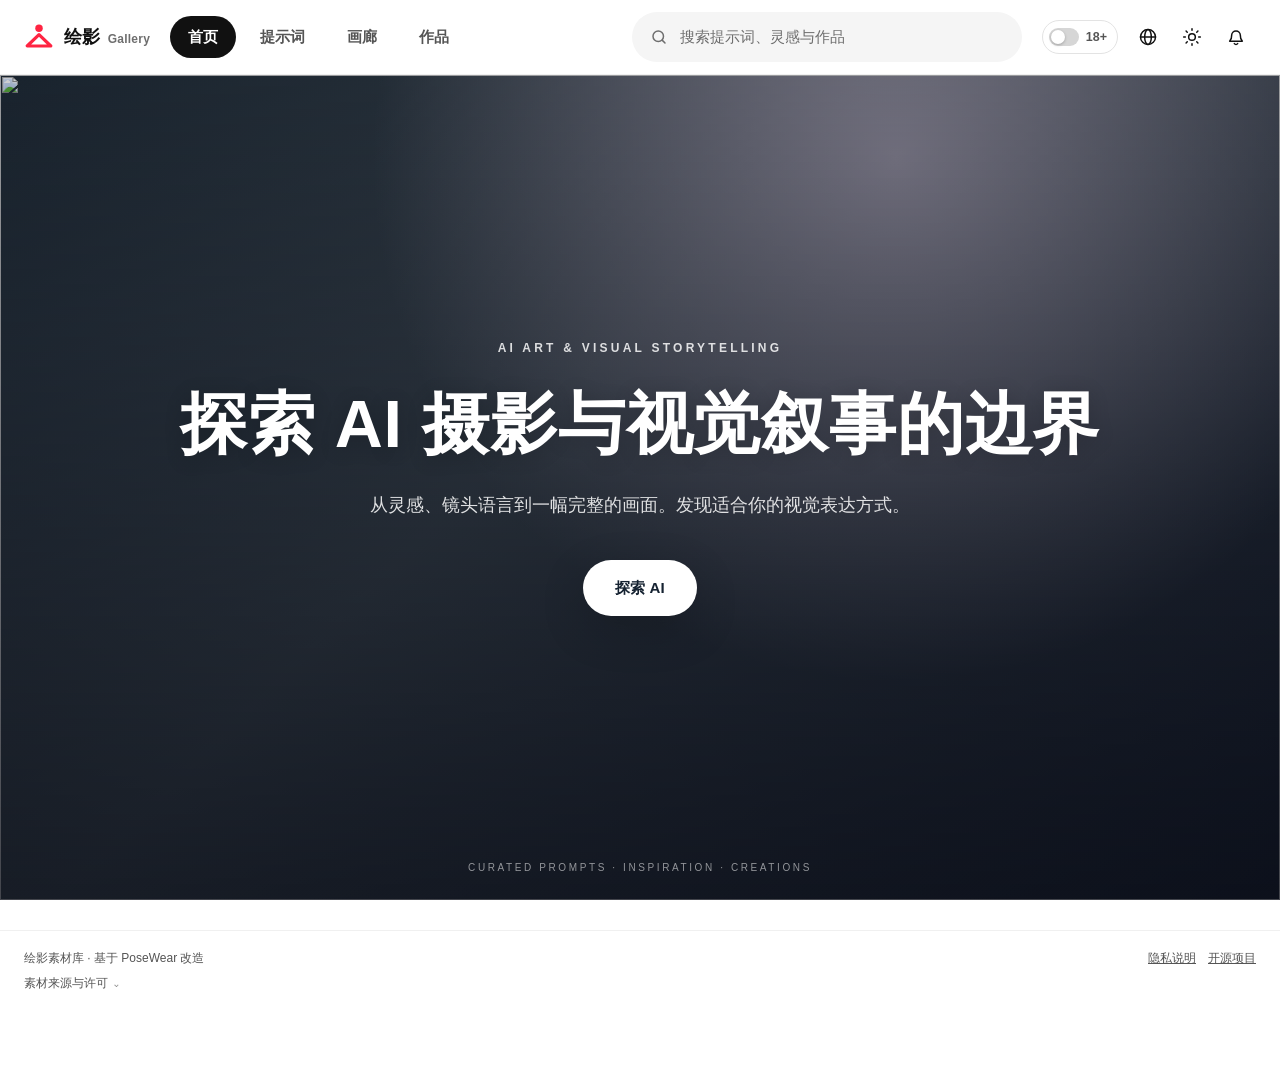
==== index.html @ 8275997c "feat: add static content manager and configurable prompt menu groups" ====
<!doctype html><html lang="zh-CN"><head><meta charset="utf-8"><meta name="viewport" content="width=device-width,initial-scale=1,viewport-fit=cover">
<title>绘影 · AI 摄影与视觉叙事</title>
<meta name="description" content="绘影：探索 AI 摄影与视觉叙事的边界。收藏提示词、参考图库与个人 AI 绘画作品。">
<meta name="keywords" content="绘画参考,姿势参考,服装参考,提示词,Stable Diffusion,Midjourney,姿势库,服装库">
<meta name="theme-color" content="#ffffff"><meta property="og:title" content="绘影素材库：AI 绘画参考图库"><meta property="og:description" content="288 个姿势、1407 套服装、1760 套动画服装、1499 张人像，附中英文提示词，可上传照片试穿。"><meta property="og:type" content="website"><meta property="og:image" content="https://pwimg.0vo.pro/s/t/E001_above.webp"><meta property="og:url" content="https://gage0149.github.io/AIHUIHUA/"><link rel="canonical" href="https://gage0149.github.io/AIHUIHUA/"><meta name="twitter:card" content="summary_large_image">
<link rel="icon" href="favicon.svg" type="image/svg+xml"><link rel="apple-touch-icon" href="apple-touch-icon.png"><link rel="manifest" href="manifest.webmanifest">
<script src="theme.js"></script>
<link rel="preload" href="poses.json" as="fetch" crossorigin><link rel="stylesheet" href="style.css?v=20261125-v9">
<script>try{document.documentElement.dataset.lang=JSON.parse(localStorage.lang||'"zh"');}catch(e){}</script></head><body data-view="home">
<a class="skip" href="#pageHome">跳到内容</a>
<header class="top" id="top"><a class="brand" href="#home" aria-label="绘影首页"><span class="mark" aria-hidden="true"><svg viewBox="0 0 32 32"><circle cx="16" cy="6.6" r="4" fill="currentColor"/><path d="M16 13.4 3.4 25.6h25.2z" fill="none" stroke="currentColor" stroke-width="3.4" stroke-linejoin="round"/></svg></span><span class="wm"><b>绘影</b><small>Gallery</small></span></a>
<nav class="site-main-nav" aria-label="主导航">
<a href="#home" data-view-link="home">首页</a>
<a href="#pose" data-view-link="prompts">提示词</a>
<a href="#gallery" data-view-link="gallery">画廊</a>
<a href="#works" data-view-link="works">作品</a>
</nav>
<div class="search"><svg class="sic" viewBox="0 0 24 24" aria-hidden="true"><circle cx="11" cy="11" r="7"/><path d="m20 20-3.5-3.5"/></svg><input id="q" type="search" placeholder="搜索提示词、灵感与作品" autocomplete="off" aria-label="搜索"><button id="qx" class="qx" aria-label="清除搜索" hidden>✕</button><button id="qDone" type="button">完成</button></div><div class="tools"><button id="adultSw" class="asw" role="switch" aria-checked="false" aria-label="显示成人向内容（18+）" title="成人向内容，默认关闭"><span class="trk" aria-hidden="true"><span class="kn"></span></span><b>18+</b></button><details name="header-popover" id="languageMenu" class="lang-menu"><summary class="icon" aria-label="语言设置" title="语言设置"><svg viewBox="0 0 24 24" aria-hidden="true"><circle cx="12" cy="12" r="9"/><ellipse cx="12" cy="12" rx="4" ry="9"/><path d="M3 12h18"/></svg></summary><div class="lang-panel"><label for="uiLocale">界面语言</label><select id="uiLocale" translate="no"><option value="zh">简体中文</option><option value="en">English</option><option value="ja">日本語</option></select><span>素材描述语言</span><div class="seg" role="group" aria-label="描述语言"><button data-lang="zh" lang="zh" translate="no">中文</button><button data-lang="en" lang="en" translate="no">English</button></div></div></details><details id="themeMenu" class="shell-menu" name="header-popover"><summary id="theme" class="icon" title="外观（T）" aria-label="外观"><svg aria-hidden="true" class="sun" viewBox="0 0 24 24"><circle cx="12" cy="12" r="4"/><path d="M12 2v2M12 20v2M4.9 4.9l1.4 1.4M17.7 17.7l1.4 1.4M2 12h2M20 12h2M4.9 19.1l1.4-1.4M17.7 6.3l1.4-1.4"/></svg><svg aria-hidden="true" class="moon" viewBox="0 0 24 24"><path d="M21 12.8A9 9 0 1 1 11.2 3a7 7 0 0 0 9.8 9.8z"/></svg></summary>
<div class="shell-pop theme-pop" role="group" aria-label="外观">
<button type="button" data-theme-choice="system" aria-pressed="false"><svg viewBox="0 0 24 24" aria-hidden="true"><rect x="3" y="4" width="18" height="13" rx="2.5"/><path d="M8 21h8m-4-4v4"/></svg><span>跟随系统</span></button>
<button type="button" data-theme-choice="light" aria-pressed="false"><svg viewBox="0 0 24 24" aria-hidden="true"><circle cx="12" cy="12" r="4"/><path d="M12 2v2M12 20v2M4.9 4.9l1.4 1.4M17.7 17.7l1.4 1.4M2 12h2M20 12h2M4.9 19.1l1.4-1.4M17.7 6.3l1.4-1.4"/></svg><span>浅色</span></button>
<button type="button" data-theme-choice="dark" aria-pressed="false"><svg viewBox="0 0 24 24" aria-hidden="true"><path d="M21 12.8A9 9 0 1 1 11.2 3a7 7 0 0 0 9.8 9.8z"/></svg><span>深色</span></button>
</div></details><details id="noticeMenu" class="shell-menu" name="header-popover"><summary class="icon" aria-label="通知" title="通知"><svg viewBox="0 0 24 24" aria-hidden="true" fill="none" stroke="currentColor" stroke-width="1.65" stroke-linecap="round" stroke-linejoin="round"><path d="M5 16c1.4-1.4 1.8-3.4 1.8-6a5.2 5.2 0 0 1 10.4 0c0 2.6.4 4.6 1.8 6l.6 1H4.4zM10 20a2.5 2.5 0 0 0 4 0"/></svg></summary>
<section class="shell-pop notice-pop" aria-label="通知"><h2>通知</h2><button id="noticeReload" class="sm" hidden>更新已就绪，刷新页面</button>
<p id="noticeAction" hidden></p><article id="officialNotice"><strong>关于本站</strong><p>本站基于开源 PoseWear 改造，非 PoseWear 官方网站。图库图片均通过第三方资源链接加载，部分示例素材的授权及访问情况以原作者说明为准。</p></article><article id="releaseNotice"><strong>图库更新</strong><p>支持自定义分类及外链图片；复制提示词可附参考图链接。</p></article>
<button id="help" class="notice-help" type="button">快捷键</button></section></details></div>
</header>
<div id="promptSubnav" class="prompt-subnav-shell"><nav class="tabs" aria-label="提示词分类">
<details class="shell-menu" name="header-popover" id="poseMenu" data-library-menu><summary class="nav-trigger"><span>姿势</span><svg viewBox="0 0 24 24" aria-hidden="true" fill="none" stroke="currentColor" stroke-width="1.65" stroke-linecap="round" stroke-linejoin="round"><path d="m8 10 4 4 4-4"/></svg></summary>
<div class="shell-pop library-menu solo stats"><section><h2>姿态</h2><button type="button" data-tab="pose"><span>姿势</span><i class="nav-count" id="nPose"><b data-stat="pose" data-n="98" data-na="288">98</b></i></button><button type="button" data-tab="depth"><span>深度姿势</span><i class="nav-count" id="nDepth"><b data-stat="depth" data-n="233" data-na="288">233</b></i></button></section></div></details>
<details class="shell-menu" name="header-popover" id="styleMenu" data-library-menu><summary class="nav-trigger"><span>服装</span><svg viewBox="0 0 24 24" aria-hidden="true" fill="none" stroke="currentColor" stroke-width="1.65" stroke-linecap="round" stroke-linejoin="round"><path d="m8 10 4 4 4-4"/></svg></summary>
<div class="shell-pop library-menu solo stats"><section><h2>服饰</h2><button type="button" data-tab="costume"><span>服装</span><i class="nav-count" id="nCos"><b data-stat="cos" data-n="1068" data-na="1407">1068</b></i></button><button type="button" data-tab="anime"><span>动画服装</span><i class="nav-count" id="nAni"><b data-stat="ani" data-n="1380" data-na="1760">1380</b></i></button><button type="button" data-tab="dyn"><span>历代服饰</span><i class="nav-count" id="nDyn"><b data-stat="dyn" data-n="57" data-na="57">57</b></i></button></section></div></details>
<details class="shell-menu" name="header-popover" id="characterMenu" data-library-menu><summary class="nav-trigger"><span>人物造型</span><svg viewBox="0 0 24 24" aria-hidden="true" fill="none" stroke="currentColor" stroke-width="1.65" stroke-linecap="round" stroke-linejoin="round"><path d="m8 10 4 4 4-4"/></svg></summary>
<div class="shell-pop library-menu solo stats"><section><h2>人物造型</h2><button type="button" data-tab="portrait"><span>人像</span><i class="nav-count" id="nPor"><b data-stat="por" data-n="1499" data-na="1499">1499</b></i></button><button type="button" data-tab="expr"><span>表情</span><i class="nav-count" id="nExp"><b data-stat="exp" data-n="95" data-na="95">95</b></i></button><button type="button" data-tab="hair"><span>发型</span><i class="nav-count" id="nHair"><b data-stat="hair" data-n="122" data-na="122">122</b></i></button></section></div></details>
<details class="shell-menu" name="header-popover" id="environmentMenu" data-library-menu><summary class="nav-trigger"><span>环境与物件</span><svg viewBox="0 0 24 24" aria-hidden="true" fill="none" stroke="currentColor" stroke-width="1.65" stroke-linecap="round" stroke-linejoin="round"><path d="m8 10 4 4 4-4"/></svg></summary>
<div class="shell-pop library-menu solo stats"><section><h2>环境与物件</h2><button type="button" data-tab="scene"><span>场景</span><i class="nav-count" id="nSce"><b data-stat="scene" data-n="64" data-na="64">64</b></i></button><button type="button" data-tab="light"><span>光影</span><i class="nav-count" id="nLig"><b data-stat="light" data-n="50" data-na="50">50</b></i></button><button type="button" data-tab="prop"><span>道具</span><i class="nav-count" id="nPro"><b data-stat="prop" data-n="32" data-na="32">32</b></i></button><button type="button" data-tab="furn"><span>家具</span><i class="nav-count" id="nFur"><b data-stat="furn" data-n="41" data-na="41">41</b></i></button></section>
<section id="customLibraryGroup" hidden><h2>自定义图库</h2></section></div></details>
<button type="button" class="nav-trigger" data-tab="custom-gallery" aria-label="画廊">画廊</button>
<button type="button" class="nav-trigger" data-tab="studio"><svg viewBox="0 0 24 24" aria-hidden="true" fill="none" stroke="currentColor" stroke-width="1.65" stroke-linecap="round" stroke-linejoin="round"><path d="m12 3 1.7 5.3L19 10l-5.3 1.7L12 17l-1.7-5.3L5 10l5.3-1.7zM19 15v5m-2.5-2.5h5"/></svg><span>工作台</span></button>
<details class="shell-menu" name="header-popover" id="personalMenu"><summary class="nav-trigger"><svg viewBox="0 0 24 24" aria-hidden="true" fill="none" stroke="currentColor" stroke-width="1.65" stroke-linecap="round" stroke-linejoin="round"><path d="M6.5 4.5a1 1 0 0 1 1-1h9a1 1 0 0 1 1 1v16L12 17l-5.5 3.5z"/></svg><span id="personalLabel">我的</span><svg viewBox="0 0 24 24" aria-hidden="true" fill="none" stroke="currentColor" stroke-width="1.65" stroke-linecap="round" stroke-linejoin="round"><path d="m8 10 4 4 4-4"/></svg></summary>
<div class="shell-pop personal-menu"><button type="button" data-tab="fav">收藏<i id="nFav"></i></button><button type="button" data-tab="recent">最近<i id="nRec"></i></button><button type="button" data-tab="history">生成记录<i id="nHist"></i></button></div></details>
</nav></div>
<section id="pageHome" class="page-home" aria-labelledby="homeTitle">
  <img class="home-photo" src="https://images.unsplash.com/photo-1519681393784-d120267933ba?w=2200&amp;auto=format&amp;fit=crop&amp;q=86" alt="" aria-hidden="true" fetchpriority="high" referrerpolicy="no-referrer">
  <div class="home-scrim" aria-hidden="true"></div>
  <div class="home-content">
    <p class="home-eyebrow">AI ART &amp; VISUAL STORYTELLING</p>
    <h1 id="homeTitle">探索 AI 摄影与视觉叙事的边界</h1>
    <p class="home-lead">从灵感、镜头语言到一幅完整的画面。发现适合你的视觉表达方式。</p>
    <a class="home-cta" href="#pose">探索 AI</a>
  </div>
  <p class="home-footnote">CURATED PROMPTS · INSPIRATION · CREATIONS</p>
</section>
<section id="pageGallery" class="collection-page" aria-labelledby="galleryTitle">
  <div class="collection-heading"><div><p class="collection-eyebrow">CURATED INSPIRATION</p><h1 id="galleryTitle">画廊 <span>Gallery</span></h1></div><span class="collection-counter" id="galleryCount"></span></div>
  <div class="collection-filters" id="galleryFilters" aria-label="画廊分类"></div>
  <div class="masonry" id="galleryMasonry" aria-live="polite"></div>
  <div class="collection-empty" id="galleryEmpty" hidden></div>
</section>
<section id="pageWorks" class="collection-page" aria-labelledby="worksTitle">
  <div class="collection-heading"><div><p class="collection-eyebrow">SELECTED CREATIONS</p><h1 id="worksTitle">作品 <span>Selected Works</span></h1></div><span class="collection-counter" id="worksCount"></span></div>
  <div class="collection-filters" id="worksFilters" aria-label="作品分类"></div>
  <div class="masonry" id="worksMasonry" aria-live="polite"></div>
  <div class="collection-empty" id="worksEmpty" hidden></div>
</section>
<dialog id="collectionDialog" class="collection-dialog" aria-labelledby="collectionDialogTitle">
  <div class="collection-dialog-layout"><div class="collection-dialog-media"><img id="collectionDialogImage" alt="" referrerpolicy="no-referrer"><p id="collectionDialogImageFallback" hidden>图片无法加载，可以通过右侧链接查看原图。</p></div>
  <div class="collection-dialog-copy"><div class="collection-dialog-top"><span id="collectionDialogCategory"></span><button id="collectionDialogClose" class="collection-close" type="button" aria-label="关闭">×</button></div>
  <h2 id="collectionDialogTitle"></h2><p id="collectionDialogDescription"></p>
  <div id="collectionDialogPromptWrap"><h3>中文提示词</h3><p id="collectionDialogPrompt"></p></div>
  <div id="collectionDialogEnWrap"><h3>英文提示词</h3><p id="collectionDialogPromptEn"></p></div>
  <div id="collectionDialogTags" class="collection-dialog-tags"></div>
  <div class="collection-dialog-actions"><button id="collectionDialogCopy" type="button">复制提示词</button><a id="collectionDialogSource" href="#" target="_blank" rel="noopener noreferrer">查看原图 ↗</a></div>
  <p id="collectionDialogFeedback" role="status" aria-live="polite"></p></div></div>
</dialog>
<h1 class="vh" id="collectionTitle">姿势库</h1>
<section class="bar" id="bar">
<div class="tbar"><span id="count" aria-live="polite"></span><button id="fBtn" class="fbtn" aria-label="更多筛选" title="更多筛选" aria-controls="filters" aria-expanded="false"><svg viewBox="0 0 24 24"><path d="M4 6h16M7 12h10M10 18h4"/></svg><span>更多筛选</span><b id="fN"></b></button><div id="active"></div><button id="clearAll" class="ghost sm" hidden>清空全部</button><span class="sp"></span>
<span id="favTools" hidden><button id="exp" class="sm">导出收藏</button><button id="imp" class="sm">导入</button><button id="clrFav" class="sm">清空</button><input id="impF" type="file" accept=".json" hidden></span><button id="clrRec" class="sm" hidden>清空记录</button>
<select id="sort" aria-label="排序"><option value="def">默认排序</option><option value="id">编号倒序</option><option value="shuf">随机打乱</option><option value="fav">收藏优先</option><option value="rank" hidden>人气榜</option></select>
<button id="rand" class="pri" aria-label="随机一个" title="随机一个"><svg viewBox="0 0 24 24" aria-hidden="true"><path d="M3 6h3c4 0 7 12 11 12h4m-4-4 4 4-4 4M3 18h3c1.6 0 3.1-1.8 4.6-4.2M13.3 9.9C14.7 7.6 16 6 17.5 6H21m-4-4 4 4-4 4"/></svg><span>随机一个</span></button></div></section>
<div id="filters" class="filters"></div>
<main id="grid" class="grid" aria-live="polite"><div class="skel"></div><div class="skel"></div><div class="skel"></div><div class="skel"></div><div class="skel"></div><div class="skel"></div><div class="skel"></div><div class="skel"></div><div class="skel"></div><div class="skel"></div><div class="skel"></div><div class="skel"></div></main><div id="sentinel"></div>
<div id="empty" hidden><div class="emo">🔍</div><h3 id="emptyT">没有找到匹配的内容</h3><p id="emptyP">换个关键词，或清空筛选条件试试</p><div id="sugg"></div><div id="emptyGo" class="ego"></div><button id="reset" class="pri">清空筛选</button></div>
<section id="studio" hidden aria-labelledby="stT">
<header class="studio-head"><h1 id="stT" tabindex="-1">创作工作台</h1><div class="seg modes" role="group" aria-label="工作模式"><button data-mode="tryon">试穿</button><button data-mode="gen">生图</button></div></header>
<div class="st-app">
<aside class="st-l" aria-label="参考素材">
<div class="primary-materials">
<section class="step person-step" data-s="1" aria-labelledby="s1T">
<div class="sh"><svg class="material-icon" viewBox="0 0 24 24" aria-hidden="true"><circle cx="12" cy="8" r="3.5"/><path d="M5 21v-2a7 7 0 0 1 14 0v2"/></svg><b id="s1T">人物</b><span class="sp"></span><button class="lnk pick-more" data-pick="portrait" hidden>从人像库选</button><label class="lnk upload-link" id="wbDrop" tabindex="0" role="button" title="上传人物照" aria-label="上传人物照">上传<input type="file" id="wbFile" accept="image/*" multiple hidden></label></div>
<div class="persons" id="wbPersons"></div><button class="empty0" id="wbPortraitPick" data-pick="portrait"><span><b>选择人物</b></span></button>
<details id="wbChar"><summary>模特类型</summary><div class="chips" id="wbChars"></div><textarea id="wbCharTxt" rows="2" placeholder="自定义模特描述，例如：25 岁成年女性，黑色长直发，清淡妆容，身材纤细"></textarea></details></section>
<section class="step" data-s="2" aria-labelledby="s2T">
<div class="sh"><svg class="material-icon" viewBox="0 0 24 24" aria-hidden="true"><path d="M9.5 6a2.5 2.5 0 1 1 4.6 1.4C13.4 8.5 12 8.9 12 10v1l8.5 5.4a1.3 1.3 0 0 1-.7 2.4H4.2a1.3 1.3 0 0 1-.7-2.4L12 11"/></svg><b id="s2T">服装</b><span class="sp"></span><button class="lnk pick-more" data-pick="costume" hidden>从库中选</button><label class="lnk upload-link" tabindex="0" role="button" title="上传服装图" aria-label="上传服装图">上传<input type="file" id="wbGFile" accept="image/*" multiple hidden></label></div>
<div class="slot" id="wbG"></div></section>
<section class="step" data-s="3" aria-labelledby="s3T">
<div class="sh"><svg class="material-icon" viewBox="0 0 24 24" aria-hidden="true"><circle cx="13" cy="4" r="2"/><path d="m5 11 5-3 4 1 5-2M12 9l-1 6-5 5m5-5 4 1 2 5"/></svg><b id="s3T">姿势</b><span class="sp"></span><button class="lnk pick-more" data-pick="pose" hidden>从库中选</button></div>
<div class="slot" id="wbPo"></div><div class="row r3"><button class="sm ghost" id="wbAllAng" hidden>全部角度</button><span class="sp"></span><div class="seg sm" id="wbBatch" role="group" aria-label="多姿势出图方式" hidden><button data-bm="each">分开出</button><button data-bm="sheet">拼一张</button></div></div></section>
</div>
<details class="material-extras" id="wbOther"><summary><svg class="material-icon" viewBox="0 0 24 24" aria-hidden="true"><rect x="3" y="3" width="7" height="7" rx="2"/><rect x="14" y="3" width="7" height="7" rx="2"/><rect x="3" y="14" width="7" height="7" rx="2"/><path d="M14 17.5h7M17.5 14v7"/></svg><b>其他素材</b><span class="sp"></span><span class="other-preview" id="wbOtherPreview"></span><b id="wbOtherCount" hidden></b><svg class="chevron" viewBox="0 0 24 24" aria-hidden="true"><path d="m7 10 5 5 5-5"/></svg></summary>
<div class="other-types" id="wbOtherTypes" role="group" aria-label="素材分类"></div><div class="slot" id="wbEx"></div><div class="slot" id="wbOtherRefs"></div></details>
</aside>
<main class="st-c" aria-labelledby="wbCanvasTitle"><header class="canvas-head"><h2 id="wbCanvasTitle">参考画板</h2><span id="wbCanvasRatio"></span></header>
<div class="stage" id="wbStage"><div class="reference-board" id="wbPh0"><div class="board-cards" id="wbBoardCards"></div><button id="wbExample" type="button" class="board-use" hidden>使用这组参考</button></div>
<div class="cmp" id="wbCmp" hidden><img id="wbAfter" alt="生成结果"><div class="bef" id="wbBefW"><img id="wbBefore" alt="原始照片"></div><div class="hdl" id="wbHdl"><span></span></div><input type="range" id="wbRange" min="0" max="100" value="50" aria-label="前后对比"><em class="l">原图</em><em class="r">结果</em></div>
<div class="busy" id="wbBusy" hidden><div class="skel0"></div><progress id="wbProg" aria-label="生成进度"></progress><b id="wbStage1">正在上传素材…</b><small id="wbTime">0 秒</small><button class="sm ghost" id="wbStop">取消</button></div>
<div class="err" id="wbErr" hidden></div></div>
<div class="warn" id="wbWarn" hidden></div>
<div class="res" id="wbRes" hidden></div>
<div class="row out-act" id="wbOutAct" hidden><button class="sm" id="wbDl">下载</button><button class="sm" id="wbZip" hidden>全部打包</button><button class="sm" id="wbAgain">重来</button><button class="sm" id="wbUse">当原图</button><button class="sm ghost" id="wbCmpT">对比</button><span class="sp"></span><small id="wbMeta"></small></div>
</main>
<aside class="st-r">
<button id="wbCfg" class="cfg"><span class="dot" id="wbDot"></span><span id="wbProv">未配置 API</span><b>设置</b></button>

<div class="quick"><div class="lab0">风格</div><div class="chips" id="wbStyles"></div><div class="row q2"><div class="row"><label class="lab">画幅<select id="wbAR"><option value="auto">自动</option><option value="2:3">竖 2:3</option><option value="3:4">竖 3:4</option><option value="9:16">竖 9:16</option><option value="1:1">方 1:1</option><option value="4:3">横 4:3</option><option value="16:9">横 16:9</option></select></label><label class="lab">数量<select id="wbN"><option>1</option><option>2</option><option>3</option><option>4</option></select></label></div></div></div>
<section class="prompt-panel" aria-labelledby="wbPromptTitle"><div class="sh"><b id="wbPromptTitle">生图提示词</b></div><textarea id="wbPrompt" rows="4" aria-labelledby="wbPromptTitle" placeholder="描述你想生成的画面"></textarea><div class="prompt-tools"><div class="seg sm" role="group" aria-label="提示词语言"><button data-pl="en">英文</button><button data-pl="zh">中文</button></div><span class="sp"></span><button class="sm ghost" id="wbCopyP" type="button">复制</button><button class="sm ghost" id="wbReP" type="button">重置</button></div></section>
<details class="adv"><summary>高级设置</summary><div class="adv-b"><label class="tg mt"><input type="checkbox" id="wbKeepBg"><span><b>保留原照片背景与光线</b></span></label><label class="tg mt"><input type="checkbox" id="wbNeutral"><span><b>减少误拦截</b><small>用更中性的描述发送，减少正常穿搭被误判，不改变服装和姿势</small></span></label><textarea id="wbExtra" rows="2" placeholder="补充要求（可选），例如：海边日落、半身构图、手拿咖啡…"></textarea></div></details>
<div class="hist"><div class="sh"><b>生成记录</b><span class="sp"></span><button class="sm ghost" data-go="history">全部</button><button class="sm ghost" id="wbHClr">清空</button></div><div class="hl" id="wbHist"></div></div>
<div class="gobar"><div class="gb-i"><span><b id="wbEst">将生成 1 张</b></span><button class="cfgchip" id="wbCfg2" type="button"><span class="dot" id="wbDot2"></span><span id="wbProv2">未配置</span></button></div><button id="wbGo" class="pri big">生成</button></div>
</aside>
</div></section>

<div id="pk" hidden role="dialog" aria-modal="true" aria-label="选择素材"><div class="pk-box"><div class="pk-h"><b id="pkT">选择服装</b><input id="pkQ" type="search" placeholder="搜索…" autocomplete="off"><button class="sm pri" id="pkDone" hidden>完成</button><button class="icon" id="pkX" aria-label="关闭">✕</button></div><div id="pkPoseTypes" class="seg sm" role="group" aria-label="姿势图类型" hidden><button type="button" data-pk-type="pose" aria-pressed="true" class="on">线稿</button><button type="button" data-pk-type="depth" aria-pressed="false">深度图</button></div><div class="pk-types" id="pkMaterialTypes" role="group" aria-label="素材分类" hidden></div><div class="pk-g" id="pkG"></div></div></div>
<div id="cfg" hidden role="dialog" aria-modal="true" aria-labelledby="cfgT"><div class="cfg-box"><div class="pk-h"><b id="cfgT">API 设置</b><button class="icon" id="cfgX" aria-label="关闭">✕</button></div>
<div class="cfg-b">
<div class="grp">服务商</div><div class="prov" role="radiogroup" aria-label="服务商"><label><input type="radio" name="prov" value="openai"><span><i class="lg" style="background:#111">O</i><b>OpenAI</b><small>gpt-image-1 · edits</small></span></label><label><input type="radio" name="prov" value="gemini"><span><i class="lg" style="background:#4f7cff">G</i><b>Gemini</b><small>Nano Banana</small></span></label><label><input type="radio" name="prov" value="seedream"><span><i class="lg" style="background:#ff6a00">豆</i><b>豆包 Seedream</b><small>火山方舟 · 国内直连</small></span></label><label><input type="radio" name="prov" value="custom"><span><i class="lg" style="background:#7a7a7a">中</i><b>自定义中转</b><small>OpenAI 兼容</small></span></label></div>

<details class="fine" id="cfLocalSetup"><summary>在本机使用 ComfyUI</summary><p>在项目目录运行 <code>npm start</code>，然后 <a href="http://127.0.0.1:8787/#studio" target="_blank" rel="noopener">打开本机工作台</a></p></details>
<p class="fine" id="cfHelp"></p><label class="fld" id="cfCheckpointW" hidden>本机模型<select id="cfCheckpoint"></select></label><div class="grp">连接</div><label class="fld">Base URL<input id="cfBase" placeholder="https://api.openai.com" spellcheck="false"></label>
<label class="fld">API Key<span class="kw"><input id="cfKey" type="password" placeholder="sk-…" autocomplete="off" spellcheck="false"><button class="sm ghost" id="cfEye" type="button">显示</button></span></label>
<label class="fld">模型<input id="cfModel" list="cfModels" spellcheck="false"><datalist id="cfModels"></datalist></label>
<div class="grp">高级</div><label class="fld" id="cfProtoW">接口协议<select id="cfProto"><option value="edits">images/edits · multipart（OpenAI 官方格式）</option><option value="json">images/generations · JSON 多图（多数中转 / gpt-image-2）</option><option value="xai">xAI · images/edits JSON（Grok Imagine）</option><option value="gemini">Gemini · models/:generateContent（Nano Banana 等）</option></select></label><label class="fld" id="cfFieldW">图片字段名<select id="cfField"><option value="image[]">image[]（官方，多图）</option><option value="image">image（部分中转）</option></select></label>
<label class="tg"><input type="checkbox" id="cfProxy" disabled><span><b>通过本站代理转发</b><small>直连时，浏览器将密钥和图片发给填写的地址；此静态版本暂未启用本站代理。</small></span></label>
<div class="note">API Key 保存在此浏览器。使用公共设备后，请清除密钥。</div>
<p class="fine" id="cfMsg" aria-live="polite"></p>
</div>
<div class="cfg-f"><button class="ghost sm" id="cfClr">清除密钥</button><button class="ghost sm" id="cfExp">导出</button><button class="ghost sm" id="cfImp">导入</button><input type="file" id="cfImpF" accept=".json" hidden><span class="sp"></span><button class="sm" id="cfTest">测试连接</button><button class="pri sm" id="cfSave">保存</button></div></div></div>
<div id="workspaceDock">
<button id="trayFab" class="dock-launch" type="button" hidden aria-controls="tray" aria-expanded="false" title="打开生图工作台" aria-label="打开生图工作台">
 <span class="dock-mark"><svg viewBox="0 0 24 24" aria-hidden="true"><rect x="3.5" y="6" width="15" height="14" rx="3"/><path d="m6.5 16 3.4-3.6 2.5 2.5 1.8-1.8 1.8 2"/><path class="dock-spark" d="m18 2 .9 2.8 2.8.9-2.8.9L18 9.4l-.9-2.8-2.8-.9 2.8-.9z"/></svg></span><span class="dock-launch-name">创作台</span><span id="trayFilm" aria-hidden="true"></span><em id="trayFabN" hidden>0</em><svg class="dock-chevron" viewBox="0 0 24 24" aria-hidden="true"><path d="m7 14 5-5 5 5"/></svg>
</button>
<aside id="tray" hidden tabindex="-1" aria-labelledby="trayTitle">
 <div class="tray-b"><div class="dock-materials"><section class="dock-block"><div class="dock-heading"><h3>参考素材</h3><small class="tg-empty" id="tgEmpty" hidden>尚未选材</small><button id="trayClear" class="sm ghost">清空</button></div><div class="tray-items" id="trayItems"></div><div class="tg-add" id="tgAddRow"><button data-add="portrait"><svg viewBox="0 0 24 24" aria-hidden="true"><circle cx="12" cy="8" r="3"/><path d="M5 20v-2a7 7 0 0 1 14 0v2"/></svg>人像</button><button data-add="costume"><svg viewBox="0 0 24 24" aria-hidden="true"><path d="m8 4-5 3 2.5 4 2-1v10h9V10l2 1L21 7l-5-3c-.8 1.3-2.1 2-4 2s-3.2-.7-4-2z"/></svg>服装</button><button data-add="pose" title="姿势线稿与深度图" aria-label="姿势线稿与深度图"><svg viewBox="0 0 24 24" aria-hidden="true"><circle cx="14" cy="4.5" r="1.5"/><path d="m5 10 6-2 4 4 4-1m-7-3-2 6 5 2 2 5m-7-7-1 4-4 3"/></svg>姿势</button><details id="tgMore"><summary title="其他素材" aria-label="其他素材"><svg viewBox="0 0 24 24" aria-hidden="true"><circle cx="5" cy="12" r="1"/><circle cx="12" cy="12" r="1"/><circle cx="19" cy="12" r="1"/></svg></summary><div><button data-add="expr">表情</button><button data-add="hair">发型</button><button data-add="scene">场景</button><button data-add="light">光影</button><button data-add="prop">道具</button><button data-add="furn">家具</button></div></details></div></section>
<details id="trayComboBox" class="dock-combo"><summary>组合描述</summary><div class="seg sm"><button data-tl="zh">中文</button><button data-tl="en">英文</button></div><pre id="trayText"></pre><div class="tray-act"><button id="trayCopyZh" class="sm">复制中文描述</button><button id="trayCopyEn" class="sm">复制英文提示词</button></div></details>
</div><div class="tgen"><div class="dock-heading"><label for="tgPrompt">生图提示词</label><button id="tgCopyDraft" class="dock-icon" title="复制提示词" aria-label="复制提示词"><svg viewBox="0 0 24 24" aria-hidden="true"><rect x="8" y="8" width="12" height="12" rx="2"/><path d="M15 5V4H5v11h1"/></svg></button></div><textarea id="tgPrompt" rows="3" aria-label="生图提示词" placeholder="输入或编辑提示词"></textarea>
<div class="tgen-row"><label>张数<select id="tgN"><option>1</option><option>2</option><option>3</option><option>4</option></select></label><label>比例<select id="tgAR"><option value="auto">自动</option><option value="2:3">竖 2:3</option><option value="3:4">竖 3:4</option><option value="9:16">竖 9:16</option><option value="1:1">方 1:1</option><option value="4:3">横 4:3</option><option value="16:9">横 16:9</option></select></label></div>
<p class="tgen-stat" id="tgStat" role="status" hidden></p><div class="tgen-res" id="tgRes"></div></div></div>
 <footer class="dock-foot"><h2 class="dock-title"><button id="trayMin" type="button" aria-controls="tray" aria-expanded="true" title="收起工作台" aria-label="收起工作台"><span class="dock-mark"><svg viewBox="0 0 24 24" aria-hidden="true"><rect x="3.5" y="6" width="15" height="14" rx="3"/><path d="m6.5 16 3.4-3.6 2.5 2.5 1.8-1.8 1.8 2"/><path class="dock-spark" d="m18 2 .9 2.8 2.8.9-2.8.9L18 9.4l-.9-2.8-2.8-.9 2.8-.9z"/></svg></span><span id="trayTitle">创作台</span><small id="trayN" role="status" aria-atomic="true"></small><svg class="dock-chevron" viewBox="0 0 24 24" aria-hidden="true"><path d="m7 14 5-5 5 5"/></svg></button></h2>
 <div class="dock-actions"><button id="tgStudio" class="dock-icon" title="完整工作台" aria-label="完整工作台"><svg viewBox="0 0 24 24" aria-hidden="true"><path d="M13 4h7v7M20 4l-9 9"/><path d="M9 5H6a2 2 0 0 0-2 2v11a2 2 0 0 0 2 2h11a2 2 0 0 0 2-2v-3"/></svg></button><button id="tgCfg" class="sm ghost" aria-label="API 设置" title="API 设置"><svg viewBox="0 0 24 24" aria-hidden="true"><path d="M5 7h5m4 0h5M5 17h8m4 0h2"/><circle cx="12" cy="7" r="2"/><circle cx="15" cy="17" r="2"/></svg><i class="dot" aria-hidden="true"></i><span id="tgProv">未配置 API</span></button><button id="tgGo" class="pri">生成图片</button><button id="tgStop" class="ghost" hidden>停止</button></div></footer>
</aside>
</div>
<div id="tgView" hidden role="dialog" aria-modal="true" aria-label="生成结果"><div class="tgv-bg"></div><figure><img id="tgViewImg" alt="生成结果"><figcaption><button id="tgDl" class="pri sm">下载</button><button id="tgHist" class="sm">在生成记录中查看</button><button id="tgViewX" class="sm ghost">关闭</button></figcaption></figure></div>
<div id="lb" hidden role="dialog" aria-modal="true" aria-label="大图预览"><div class="lb-bg"></div><div class="lb-box"><button class="lb-x icon" title="关闭（Esc）" aria-label="关闭">✕</button><button class="lb-nav prev icon" aria-label="上一张">‹</button><button class="lb-nav next icon" aria-label="下一张">›</button>
<div class="lb-img"><img id="lbImg" alt="" referrerpolicy="no-referrer"><a id="lbMiss" class="lb-miss" href="https://ai-pose-depth-gallery.pages.dev/" target="_blank" rel="noopener">请前往原站查看</a><div class="spin"></div></div><div class="lb-side" id="lbSide"></div></div></div>
<div id="drawerBg" hidden></div>
<div id="helpBox" hidden role="dialog" aria-modal="true" aria-label="快捷键"><div class="hb"><h3>快捷键</h3><dl><dt><kbd>/</kbd></dt><dd>聚焦搜索</dd><dt><kbd>R</kbd></dt><dd>随机一个</dd><dt><kbd>T</kbd></dt><dd>切换深浅色</dd><dt><kbd>L</kbd></dt><dd>切换描述语言（中 / 英）</dd><dt><kbd>1</kbd>–<kbd>9</kbd></dt><dd>切换栏目</dd><dt><kbd>←</kbd><kbd>→</kbd></dt><dd>大图：上一张 / 下一张</dd><dt><kbd>↑</kbd><kbd>↓</kbd></dt><dd>大图：切换拍摄角度</dd><dt><kbd>F</kbd></dt><dd>大图：收藏</dd><dt><kbd>A</kbd></dt><dd>大图：加入 / 移出组合</dd><dt><kbd>C</kbd></dt><dd>大图：复制中文描述</dd><dt><kbd>S</kbd></dt><dd>大图：复制分享链接</dd><dt><kbd>Esc</kbd></dt><dd>关闭</dd></dl><button class="pri" data-close>知道了</button></div></div>
<button id="toTop" class="icon" title="回到顶部" aria-label="回到顶部">↑</button><div id="toast" role="status"></div>
<section id="histSec" hidden aria-labelledby="histSecT">
<h2 id="histSecT" class="vh">生成记录</h2>
<div class="hist-bar" id="histBar"><div class="tbar">
<span id="histCount" aria-live="polite"></span>
<label class="hist-sel-all"><input type="checkbox" id="histSelAll"><span>全选</span></label>
<span id="histSelN" hidden>已选 <b>0</b> 张</span>
<span class="sp"></span>
<button id="histZip" class="sm" disabled>打包下载</button>
<button id="histExp" class="sm" disabled>导出 ZIP</button>
<button id="histClr" class="sm ghost">清空</button>
</div></div>
<div id="histStats" class="hist-stats"></div>
<main id="histGrid" class="grid hist-grid" aria-live="polite"></main>
<div id="histEmpty" hidden><div class="emo">🎨</div><h3>还没有生成记录</h3><p>在试穿工作台生成的图片会保存在这里</p><button class="pri sm" data-go="studio">去试穿</button></div>
</section>
<footer class="foot"><div class="foot-line"><small>绘影素材库 · 基于 PoseWear 改造</small><a href="#" id="privO">隐私说明</a><a href="https://github.com/atuizz/posewear" target="_blank" rel="noopener">开源项目</a></div><details id="credits"><summary>素材来源与许可</summary><div class="credit-list">
<p><a href="https://ai-pose-gallery.pages.dev/" target="_blank" rel="noopener">AI Pose Gallery</a> · <a href="https://ai-pose-depth-gallery.pages.dev/" target="_blank" rel="noopener">AI Pose Depth Gallery</a> · <a href="https://ai-costume-gallery.pages.dev/" target="_blank" rel="noopener">AI Costume Gallery</a> · <a href="https://ai-costume-anime-gallery.pages.dev/" target="_blank" rel="noopener">AI Costume Anime Gallery</a> · <a href="https://x.com/giaaibusi" target="_blank" rel="noopener">@giaaibusi</a><span>。非官方整理。图片权利归原作者，转载或商用前请联系原作者。</span></p>
<p><a href="https://ai-portrait-gallery.pages.dev/" target="_blank" rel="noopener">AI Portrait Gallery</a> · <a href="https://x.com/agi_aibusi" target="_blank" rel="noopener">@agi_aibusi</a> · <a href="https://creativecommons.org/publicdomain/zero/1.0/" rel="license">CC0 1.0</a><span>。人像为虚构人物。原作者希望避免原样批量转载。</span></p>
<p><a href="https://charadb-2fi.pages.dev/" target="_blank" rel="noopener">CharaDB</a> · たき AI<span>。发型与部分动画服装使用原站图片，标签为 CC0，图片版权归原作者。</span></p>
<p>WaveSpeed AI Emotion Gallery · ICT Face Model Light<span>。表情参考使用 ICT-FaceKit 头模，© USC Institute for Creative Technologies，MIT。</span></p>
<p>Shisei · wquguru<span>。历代服饰、场景、光影、道具与家具采用 CC0 1.0。</span></p>
</div></details><!-- category-index --></footer><div id="ageBox" class="mdl" hidden role="dialog" aria-modal="true" aria-labelledby="ageT"><div class="hb"><h3 id="ageT">显示成人向内容？</h3><p id="ageP">包括双人互动、性感类姿势、深度姿势里的双人图，以及内衣、性感类服装。仅适合已满 18 岁的用户。只需确认一次，之后用顶部的「18+」开关随时打开或关闭。</p><div class="row"><button class="sm ghost" id="ageN">暂不</button><button class="sm pri" id="ageY">我已满 18 岁，打开</button></div></div></div><div id="privBox" class="mdl" hidden role="dialog" aria-modal="true" aria-labelledby="privT"><div class="hb"><h3 id="privT">隐私说明</h3><ul class="pl"><li><b>本机存储</b>：收藏、浏览记录、筛选偏好、成人内容开关和试穿记录只保存在你的浏览器（localStorage / IndexedDB），不上传。清除浏览器数据即可删除。</li><li><b>API 密钥</b>：密钥保存在此浏览器。直连时，请求发往所选服务商；此版本不提供本站 API 代理。</li><li><b>代理限制</b>：本站代理在此静态版本中不可用，请使用服务商允许的浏览器直连方式。</li><li><b>统计</b>：站点部署者可以开启 Cloudflare Web Analytics。</li><li><b>图片</b>：姿势、服装、人像和深度姿势均使用外部链接加载，来自 AI Pose Gallery、AI Costume Gallery、AI Costume Anime Gallery、AI Pose Depth Gallery（@giaaibusi）与 AI Portrait Gallery（@agi_aibusi）。发型与部分动画服装的图片由 CharaDB 原站托管、页面直接加载，对方能看到请求的 IP。</li></ul><div class="row"><button class="sm pri" data-close>知道了</button></div></div></div>
<script src="i18n.js" defer></script><script src="references.js" defer></script><script src="app.js?v=20261125-v10" defer></script><script src="zip.js" defer></script><script src="extras.js" defer></script><script src="image-providers.js" defer></script><script src="studio.js" defer></script><script src="history.js" defer></script><script src="site-shell.js?v=20261125-v8" defer></script></body></html>
---- style.css ----
/* 衣姿 v6 · clean modern */
:root{--sans:-apple-system,BlinkMacSystemFont,"PingFang SC","HarmonyOS Sans SC","Hiragino Sans GB","Microsoft YaHei","Helvetica Neue",Arial,sans-serif;
 --bg:#fff;--bg2:#fff;--sf:#f5f5f5;--sf2:#ebebeb;--tx:#111;--tx2:#555;--mu:#999;--line:#f0f0f0;--line2:#e3e3e3;--ac:#ff2442;--ac2:#e61e3a;--acs:rgba(255,36,66,.07);--ok:#21a366;--bad:#e5243b;
 --ph:#f3f3f3;--phw:#f4f4f4;--sh1:0 1px 3px rgba(0,0,0,.08);--sh2:0 4px 20px rgba(0,0,0,.08);--sh3:0 20px 60px rgba(0,0,0,.18);--out:cubic-bezier(.2,.7,.2,1);--r:14px;--w:1680px;color-scheme:light}
[data-theme=dark]{--bg:#111;--bg2:#1b1b1b;--sf:#222;--sf2:#2c2c2c;--tx:#f2f2f2;--tx2:#bbb;--mu:#7a7a7a;--line:#262626;--line2:#333;--ac:#ff3b57;--ac2:#ff5a72;--acs:rgba(255,59,87,.12);--ph:#1e1e1e;--phw:#ececec;--sh2:0 4px 20px rgba(0,0,0,.5);--sh3:0 20px 60px rgba(0,0,0,.7);color-scheme:dark}
*,*::before,*::after{box-sizing:border-box}html,body{overflow-x:clip}
body{margin:0;background:var(--bg);color:var(--tx);font:14px/1.6 var(--sans);-webkit-font-smoothing:antialiased}
::selection{background:var(--ac);color:#fff}
h1,h2,h3,h4{font-weight:600;margin:0}a{color:inherit}img{max-width:100%}
button,select,.btn{font:inherit;font-size:14px;font-weight:500;color:var(--tx);background:var(--sf);border:0;border-radius:99px;padding:9px 18px;cursor:pointer;transition:background .2s,color .2s,opacity .2s,transform .2s;white-space:nowrap;display:inline-flex;align-items:center;justify-content:center;gap:6px;line-height:1.3}
button:hover,select:hover,.btn:hover{background:var(--sf2)}button:active{transform:scale(.97)}button:disabled{opacity:.45;cursor:default}
:focus-visible{outline:2px solid var(--ac);outline-offset:2px}
.sm{font-size:13px;padding:7px 14px}.pri{background:var(--ac);color:#fff}.pri:hover{background:var(--ac2)}
.ghost{background:transparent;color:var(--tx2)}.ghost:hover{background:var(--sf);color:var(--tx)}
.icon{width:40px;height:40px;padding:0;background:transparent;border-radius:50%}.icon:hover{background:var(--sf)}
.icon svg,.fbtn svg{width:20px;height:20px;fill:none;stroke:currentColor;stroke-width:1.8;stroke-linecap:round;stroke-linejoin:round}
.icon svg.gh{fill:currentColor;stroke:none}
a.icon{display:inline-flex;align-items:center;justify-content:center;color:inherit;text-decoration:none}
kbd{font:11px/1 ui-monospace,Menlo,monospace;background:var(--sf);border-radius:5px;padding:3px 6px;margin:0 2px;color:var(--tx2)}
.skip{position:absolute;left:-999px;top:8px;z-index:200;background:var(--tx);color:var(--bg);padding:8px 14px}.skip:focus{left:12px}
.sp{flex:1}.fine{font-size:12.5px;color:var(--mu);margin:8px 0 0}.fine.good{color:var(--ok)}.fine.bad{color:var(--bad);white-space:pre-line}
.seg{display:inline-flex;background:var(--sf);border-radius:99px;padding:3px}.seg button{background:transparent;border-radius:99px;padding:5px 12px;font-size:12.5px;color:var(--tx2)}.seg button:hover{color:var(--tx)}.seg button.on{background:var(--bg2);color:var(--tx);box-shadow:var(--sh1)}.seg.sm button{padding:4px 11px}
select{appearance:none;-webkit-appearance:none;padding-right:32px;background:var(--sf) url("data:image/svg+xml,%3Csvg xmlns='http://www.w3.org/2000/svg' width='10' height='6'%3E%3Cpath d='M1 1l4 4 4-4' fill='none' stroke='%23888' stroke-width='1.5'/%3E%3C/svg%3E") no-repeat right 13px center}
select option{background:var(--bg2);color:var(--tx)}
/* header */
.top{position:sticky;top:0;z-index:30;display:flex;flex-wrap:wrap;align-items:center;gap:6px 12px;padding:10px max(24px,calc((100vw - var(--w))/2 + 24px)) 8px;background:var(--bg)}
body.scrolled .top{box-shadow:0 1px 0 var(--line)}
.brand{display:flex;align-items:center;gap:10px;text-decoration:none;flex:none}
.mark{width:34px;height:34px;display:grid;place-items:center;background:var(--ac);color:#fff;font:700 17px/1 var(--sans);border-radius:10px}
.wm b{font-size:18px;font-weight:700;letter-spacing:.02em}
.frow{overflow-x:auto;scrollbar-width:none}
.frow::-webkit-scrollbar{display:none}
.tabs{position:relative;display:flex;gap:2px;flex:0 0 100%;min-width:0;padding:3px 4px}
.tabs button{background:transparent;padding:10px 16px;font-size:15px;font-weight:600;color:var(--tx2);position:relative;flex:none}
.tabs button:hover{color:var(--tx);background:var(--sf)}.tabs button.on{background:var(--tx);color:var(--bg)}
.tabs button i{font-style:normal;font-weight:400;font-size:12px;opacity:.55;margin-left:4px}

.top .search{position:relative;flex:1;max-width:40rem;min-width:0;margin-left:auto}
.sic{position:absolute;left:18px;top:50%;width:18px;height:18px;transform:translateY(-50%);fill:none;stroke:var(--mu);stroke-width:2;stroke-linecap:round;pointer-events:none}
#q{width:100%;font:inherit;font-size:15px;background:var(--sf);color:var(--tx);border:2px solid transparent;padding:11px 44px 11px 46px;border-radius:99px;outline:0;transition:border-color .2s,background .2s}
#q:hover{background:var(--sf2)}#q:focus{background:var(--bg2);border-color:var(--tx)}#q::placeholder{color:var(--mu)}#q::-webkit-search-cancel-button{display:none}
.qx{position:absolute;right:8px;top:50%;transform:translateY(-50%);width:30px;height:30px;padding:0;background:var(--sf2);color:var(--tx2);font-size:12px}
.tools{display:flex;align-items:center;gap:4px;flex:none}
#theme .moon{display:none}[data-theme=dark] #theme .sun{display:none}[data-theme=dark] #theme .moon{display:block}

body.studio .bar,body.studio .filters,body.studio #grid,body.studio #empty,body.studio #sentinel,body.studio .top .search{display:none!important}
body.histview .bar,body.histview .filters,body.histview #grid,body.histview #empty,body.histview #sentinel,body.histview .top .search,body.histview #toTop{display:none!important}
/* toolbar + filters */
.bar{position:sticky;top:calc(var(--hdr,72px) - 1px);z-index:20;max-width:var(--w);margin:0 auto;padding:6px 24px 10px;display:flex;align-items:center;gap:12px;background:var(--bg)}
.tbar{display:flex;align-items:center;gap:8px;flex:1;min-width:0}
#count{font-size:13px;color:var(--mu);margin-right:4px;white-space:nowrap}#count b{color:var(--tx);font-weight:600}
#active{display:flex;gap:6px;overflow-x:auto;scrollbar-width:none}#active button{font-size:12.5px;padding:5px 12px;background:var(--acs);color:var(--ac)}
#favTools{display:flex;gap:6px}
.fbtn{font-size:13px;padding:7px 14px}.fbtn svg{width:16px;height:16px}.fbtn.on{background:var(--tx);color:var(--bg)}.fbtn b{font-weight:600;color:var(--ac)}.fbtn.on b{color:inherit}
#sort{font-size:13px;padding:7px 32px 7px 14px}#rand{font-size:13px;padding:7px 16px}
.filters{max-width:var(--w);margin:0 auto;padding:0 24px 14px;display:flex;flex-direction:column;gap:8px}
.filters .frow{display:none}.filters .dh+.frow,.filters.open .frow{display:flex}
.frow{display:flex;align-items:center;gap:8px;padding:3px 4px}
.frow>*{flex-shrink:0}.frow label{font-size:13px;color:var(--mu);min-width:40px}
.chip{font-size:13.5px;padding:8px 16px;background:var(--sf);color:var(--tx);font-weight:500}
.chip:hover{background:var(--sf2)}.chip.on{background:var(--tx);color:var(--bg)}
.chip i{font-style:normal;font-weight:400;font-size:12px;opacity:.5;margin-left:2px}
.dh,#drawerBg{display:none!important}
/* grid */
.grid{max-width:var(--w);margin:0 auto;padding:6px 24px 40px;display:grid;grid-template-columns:repeat(auto-fill,minmax(232px,1fr));gap:28px 16px;transition:opacity .25s}
.grid.fade{opacity:0}
.card{display:flex;flex-direction:column;min-width:0;animation:rise .5s var(--out) both}
@keyframes rise{from{opacity:0;transform:translateY(10px)}}
.ph{position:relative;aspect-ratio:3/4;overflow:hidden;background:var(--ph);cursor:zoom-in;border-radius:16px;transition:transform .35s var(--out),box-shadow .35s}
.card:hover .ph{transform:translateY(-2px);box-shadow:0 10px 28px rgba(0,0,0,.1)}
.ph.pose{background:var(--phw)}
.ph::before{content:"";position:absolute;inset:0;background:linear-gradient(100deg,transparent 30%,rgba(255,255,255,.5) 50%,transparent 70%) var(--ph);background-size:250% 100%;animation:sh 1.5s infinite linear}
.ph.pose::before{background-color:var(--phw)}.ph.done::before{display:none}
@keyframes sh{from{background-position:120% 0}to{background-position:-120% 0}}
.ph img{position:relative;display:block;width:100%;height:100%;object-fit:cover;opacity:0;transition:opacity .5s,transform .6s var(--out)}
.ph.pose img{object-fit:contain;padding:5% 4% 13%;mix-blend-mode:multiply}
.ph img.ld{opacity:1}.card:hover .ph img.ld{transform:scale(1.02)}
.ph.err::after{content:"加载失败 · 点击重试";position:absolute;inset:0;display:grid;place-items:center;color:var(--mu);font-size:13px}
.badge{position:absolute;left:10px;top:10px;font-size:11.5px;font-weight:600;color:#666;background:rgba(255,255,255,.85);padding:2px 8px;border-radius:99px}
.cbtns{position:absolute;right:10px;top:10px;display:flex;flex-direction:column;gap:8px;opacity:0;transform:scale(.9);transition:.25s var(--out)}
.card:hover .cbtns,.cbtns:focus-within,.card.sel .cbtns{opacity:1;transform:none}
.cbtns button{width:36px;height:36px;padding:0;background:#fff;color:#111;font-size:16px;box-shadow:0 2px 8px rgba(0,0,0,.12)}
.cbtns button:hover{background:#fff;transform:scale(1.08)}.cbtns button.on{background:#111;color:#fff}.cbtns button[data-a=fav].on{background:#fff;color:var(--ac)}
.try{position:absolute;left:10px;bottom:10px;background:var(--ac);color:#fff;font-size:13px;padding:8px 14px;opacity:0;transform:translateY(6px);transition:.25s var(--out);box-shadow:0 4px 12px rgba(255,36,66,.3)}
.try:hover{background:var(--ac2)}.card:hover .try,.try:focus-visible{opacity:1;transform:none}
.ph.pose .try{bottom:42px}
.angs{position:absolute;left:0;right:0;bottom:0;display:flex;justify-content:center;gap:2px;padding:8px}
.angs :is(span,button){font-size:11.5px;padding:3px 9px;color:#4b4b4b;cursor:pointer;border-radius:99px;background:rgba(255,255,255,.92)}.angs :is(span,button):hover{color:#111}.angs :is(span,button).on{color:#fff;background:#111}
.info{padding:10px 4px 0;min-width:0}
.info h3{font-size:14.5px;font-weight:600;line-height:1.4;white-space:nowrap;overflow:hidden;text-overflow:ellipsis}
.info .sub{font-size:12.5px;color:var(--mu);margin-top:2px;white-space:nowrap;overflow:hidden;text-overflow:ellipsis}
.tags{display:none}
.card.sel .ph{box-shadow:0 0 0 3px var(--ac)}
.skel{aspect-ratio:3/4.4;border-radius:16px;background:linear-gradient(100deg,var(--sf) 30%,var(--bg) 50%,var(--sf) 70%);background-size:250% 100%;animation:sh 1.5s infinite linear}
/* empty */
#empty{text-align:center;padding:60px 20px 100px;max-width:560px;margin:0 auto}
.emo{font-size:40px;margin-bottom:10px}#empty h3{font-size:20px}#empty p{color:var(--tx2)}
#sugg{display:flex;flex-wrap:wrap;gap:8px;justify-content:center;margin:18px 0 26px}
/* tray */
#tray{position:fixed;right:24px;bottom:24px;z-index:35;width:400px;background:var(--bg2);box-shadow:var(--sh3);border-radius:20px;animation:rise .4s var(--out);overflow:hidden}
.tray-h{display:flex;align-items:center;gap:10px;padding:12px 12px 12px 20px}.tray-h b{font-size:15px;white-space:nowrap}.tray-h small{color:var(--mu);font-size:12px}
#tray.min .tray-b{display:none}
.tray-b{padding:0 20px 18px}.tray-items{display:flex;gap:8px;overflow-x:auto;padding:6px 6px 4px 0}
.tray-items div{position:relative;flex:none}.tray-items img{width:52px;height:68px;object-fit:cover;border-radius:10px;background:var(--ph);display:block}
.tray-items em{position:absolute;left:0;right:0;bottom:0;font-size:10px;font-style:normal;text-align:center;background:rgba(0,0,0,.5);color:#fff;border-radius:0 0 10px 10px}
.tray-items [data-k]{position:absolute;right:-5px;top:-5px;width:18px;height:18px;border-radius:50%;background:var(--tx);color:var(--bg);font-size:12px;display:grid;place-items:center;cursor:pointer}
#trayText{white-space:pre-wrap;font:13px/1.7 var(--sans);color:var(--tx2);max-height:130px;overflow:auto;margin:12px 0;padding:12px 14px;background:var(--sf);border-radius:12px}
.tray-act{display:flex;gap:8px}.tray-act .pri{flex:1}
/* lightbox */
#lb{position:fixed;inset:0;z-index:60}.lb-bg{position:absolute;inset:0;background:rgba(0,0,0,.55);animation:fade .25s both}
@keyframes fade{from{opacity:0}}
.lb-box{position:absolute;inset:32px;max-width:1320px;margin:0 auto;display:flex;background:var(--bg2);box-shadow:var(--sh3);overflow:hidden;border-radius:24px}
.lb-img{flex:1;display:grid;place-items:center;background:var(--sf);min-width:0;position:relative;margin:12px;border-radius:16px;overflow:hidden}
.lb-img img{max-width:100%;max-height:calc(100vh - 88px);object-fit:contain;transition:filter .3s,opacity .3s}.lb-img img.lo{filter:blur(8px)}
[data-theme=light] .lb-img img,:root:not([data-theme=dark]) .lb-img img{mix-blend-mode:multiply}
.spin{position:absolute;width:28px;height:28px;border:2px solid #ddd;border-top-color:var(--ac);border-radius:50%;animation:spin .8s linear infinite;opacity:0;transition:opacity .2s}.lb-img.loading .spin{opacity:1}
@keyframes spin{to{transform:rotate(360deg)}}
.lb-side{width:400px;flex:none;overflow:auto;padding:40px 32px 28px 20px}
.lb-side h2{font-size:24px;line-height:1.35;margin:6px 0 4px;font-weight:700}.mu{font-size:12.5px;color:var(--mu)}
.jp{font-size:12px;color:var(--mu);margin-top:8px}
.angsel{display:flex;flex-wrap:wrap;gap:6px;margin:18px 0 4px}
#lbPair:not(:empty){margin-top:16px}
#lbPair:not(:empty)+.angsel{margin-top:10px}
#lbPair button{min-height:32px}
@media(pointer:coarse){#lbPair button{min-height:44px}}
.pbox{margin-top:16px;padding:14px 16px;background:var(--sf);border-radius:14px}.pbox small{display:block;font-size:12px;font-weight:600;color:var(--tx2);margin-bottom:6px}
.pbox p{margin:0 0 12px;font-size:13.5px;line-height:1.8;color:var(--tx)}.pbox.en p{font:12.5px/1.7 ui-monospace,Menlo,monospace;color:var(--tx2)}
.pbox button{background:var(--bg2)}.pbox button.pri{background:var(--tx);color:var(--bg)}
.acts{display:flex;flex-wrap:wrap;gap:8px;margin-top:20px}.acts a{text-decoration:none}
.acts .pri{background:var(--tx);color:var(--bg)}.acts [data-x=try]{background:var(--ac);color:#fff;order:-1;flex:1 1 100%;padding:13px;font-size:15px}.acts [data-x=try]:hover{background:var(--ac2)}
.lb-x{position:absolute;right:14px;top:12px;z-index:3;background:var(--sf)}.lb-nav{position:absolute;top:50%;z-index:3;font-size:24px;background:#fff;color:#111;box-shadow:var(--sh2);transform:translateY(-50%)}.lb-nav:hover{background:#fff}.prev{left:26px}.next{right:426px}
/* misc */
#toast{position:fixed;left:50%;bottom:32px;transform:translate(-50%,14px);opacity:0;background:rgba(17,17,17,.92);color:#fff;padding:11px 22px;border-radius:99px;transition:transform .35s var(--out),opacity .25s;z-index:99;pointer-events:none;font-size:13.5px;box-shadow:var(--sh2)}
#toast.on{opacity:1;transform:translate(-50%,0)}body.tray:not(.studio) #toast{bottom:auto;top:calc(var(--hdr,72px) + 14px)}
#toTop{position:fixed;left:24px;bottom:24px;z-index:25;background:var(--bg2);box-shadow:var(--sh2);opacity:0;pointer-events:none;transition:opacity .3s}#toTop.on{opacity:1;pointer-events:auto}
#helpBox,#pk,#cfg{position:fixed;inset:0;z-index:70;display:grid;place-items:center;background:rgba(0,0,0,.45);padding:20px;animation:fade .2s both}
#helpBox[hidden],#pk[hidden],#cfg[hidden],[hidden]{display:none!important}
.hb{background:var(--bg2);padding:28px 30px;width:min(440px,100%);box-shadow:var(--sh3);border-radius:22px}.hb h3{font-size:20px;margin-bottom:14px}
.hb dl{display:grid;grid-template-columns:auto 1fr;gap:9px 18px;margin:0 0 22px;font-size:13.5px}.hb dd{margin:0;color:var(--tx2)}.hb .pri{width:100%}
.foot{margin-top:30px;padding:40px 24px 36px;background:var(--sf)}
.fi{max-width:var(--w);margin:0 auto;display:grid;grid-template-columns:1.3fr 1fr 1fr;gap:48px}
.fwm{font-size:17px;font-weight:700}.foot p,.foot li{font-size:13px;color:var(--tx2);line-height:1.9}
.foot h4{font-size:13px;color:var(--tx);margin-bottom:8px}.foot ul{list-style:none;padding:0;margin:0}.foot a{color:var(--tx);font-weight:500}
.copy-r{max-width:var(--w);margin:28px auto 0;color:var(--mu)!important;font-size:12px!important}
::view-transition-old(root),::view-transition-new(root){animation-duration:.3s}
/* ---------- studio ---------- */
#studio{max-width:1320px;margin:0 auto;padding:20px 24px 40px}
.st-head{display:flex;align-items:flex-end;justify-content:space-between;gap:24px;margin-bottom:22px}
.st-head .eyebrow{display:inline-flex;margin:0 0 10px;font-size:12px;color:var(--ac);background:var(--acs);padding:4px 10px;border-radius:99px;font-weight:600;gap:6px}
.st-head h2{font-size:30px;font-weight:700;line-height:1.25;margin-bottom:6px}.st-head .lead{margin:0;max-width:62ch;color:var(--tx2);font-size:14px}
.modes{margin-top:16px}.modes button{padding:8px 20px;font-size:14px}
.cfg{gap:10px;padding:10px 16px;background:var(--sf);flex:none}.cfg b{font-weight:600;color:var(--ac)}
.dot{width:8px;height:8px;border-radius:50%;background:var(--mu)}.dot.on{background:var(--ok);box-shadow:0 0 0 3px rgba(33,163,102,.18)}
.st-grid{display:grid;grid-template-columns:minmax(380px,460px) 1fr;gap:24px;align-items:start}
.st-steps{display:flex;flex-direction:column;gap:14px}
.step{padding:20px;background:var(--bg2);border:1px solid var(--line);border-radius:20px;box-shadow:0 1px 2px rgba(0,0,0,.03)}
.sh{display:flex;align-items:center;gap:10px;margin-bottom:14px}.sh i{width:24px;height:24px;flex:none;display:grid;place-items:center;border-radius:50%;background:var(--tx);color:var(--bg);font:700 12px/1 var(--sans);font-style:normal}
.sh b{font-size:16px;font-weight:700}.sh small{font-size:12px;color:var(--mu);margin-left:auto;text-align:right}
.row{display:flex;align-items:center;gap:8px;margin-top:12px;flex-wrap:wrap}
.drop{display:grid;place-items:center;min-height:180px;border:1.5px dashed var(--line2);border-radius:16px;cursor:pointer;background:var(--sf);transition:border-color .2s,background .2s;overflow:hidden;position:relative}
.drop:hover,.drop.over{border-color:var(--ac);background:var(--acs)}.drop.has{border-style:solid;min-height:0}
.drop img{display:block;max-height:340px;width:100%;object-fit:contain}
.dz{display:flex;flex-direction:column;align-items:center;gap:4px;text-align:center;padding:24px}.dz svg{width:30px;height:30px;fill:none;stroke:var(--tx2);stroke-width:1.6;stroke-linecap:round;margin-bottom:6px}.dz b{font-weight:600}.dz small{color:var(--mu);font-size:12px}
.slot{display:flex;flex-direction:column;gap:8px}.slot .empty0{font-size:13px;color:var(--mu);padding:14px;background:var(--sf);border-radius:12px;text-align:center}
.pick{display:flex;align-items:center;gap:12px;padding:8px;background:var(--sf);border-radius:14px}
.pick img{width:56px;height:72px;object-fit:cover;background:var(--ph);border-radius:10px}.pick.pose img{object-fit:contain;background:#fff}
.pick div{flex:1;min-width:0}.pick b{display:block;font-size:14px;font-weight:600;white-space:nowrap;overflow:hidden;text-overflow:ellipsis}.pick small{color:var(--mu);font-size:12px}
.pick button{background:var(--bg2)}.pick select{font-size:12px;padding:4px 26px 4px 10px;background-color:var(--bg2)}
.btn input{display:none}
textarea{width:100%;font:13.5px/1.7 var(--sans);color:var(--tx);background:var(--sf);border:1.5px solid transparent;border-radius:14px;padding:11px 14px;resize:vertical;margin-top:8px;outline:0;transition:border-color .2s,background .2s}textarea:focus{border-color:var(--tx);background:var(--bg2)}
#wbPrompt{font-size:12.5px;color:var(--tx2)}
.lab{display:flex;align-items:center;gap:8px;font-size:13px;color:var(--tx2)}.lab select{font-size:13px;padding:7px 32px 7px 14px}
.big{width:100%;padding:16px;font-size:16px;font-weight:600;margin-top:16px;border-radius:16px;box-shadow:0 8px 20px rgba(255,36,66,.25)}.big:hover{transform:translateY(-1px)}
.st-out{position:sticky;top:calc(var(--hdr,72px) + 16px);background:var(--bg2);border:1px solid var(--line);border-radius:20px;padding:12px}
.stage{position:relative;min-height:600px;background:var(--sf);border-radius:14px;display:grid;place-items:center;overflow:hidden}
.ph0{text-align:center;color:var(--mu)}.ph0 span{font-size:18px;font-weight:600;color:var(--tx2)}.ph0 span::before{content:"";display:block;width:56px;height:56px;margin:0 auto 14px;border-radius:16px;background:var(--bg2) url("data:image/svg+xml,%3Csvg xmlns='http://www.w3.org/2000/svg' viewBox='0 0 24 24' fill='none' stroke='%23ff2442' stroke-width='1.8' stroke-linecap='round' stroke-linejoin='round'%3E%3Crect x='3' y='3' width='18' height='18' rx='4'/%3E%3Ccircle cx='9' cy='9' r='2'/%3E%3Cpath d='m21 15-5-5L5 21'/%3E%3C/svg%3E") no-repeat center/26px;box-shadow:var(--sh1)}.ph0 p{font-size:13px;margin:6px 0 0}
.cmp{position:relative;--x:50%;width:100%;height:100%;min-height:600px;max-height:78vh;user-select:none}
.cmp>img,.bef img{position:absolute;inset:0;width:100%;height:100%;object-fit:contain}
.bef{position:absolute;inset:0;clip-path:inset(0 calc(100% - var(--x)) 0 0)}
.hdl{position:absolute;top:0;bottom:0;left:var(--x);width:2px;background:#fff;pointer-events:none}
.hdl span{position:absolute;top:50%;left:50%;width:40px;height:40px;transform:translate(-50%,-50%);border-radius:50%;background:#fff;box-shadow:var(--sh2)}
.hdl span::before{content:"‹ ›";position:absolute;inset:0;display:grid;place-items:center;color:#111;font-size:15px;letter-spacing:2px}
#wbRange{position:absolute;inset:0;width:100%;height:100%;opacity:0;cursor:ew-resize;margin:0}
.cmp em{position:absolute;top:14px;font-size:12px;font-style:normal;font-weight:600;color:#fff;background:rgba(0,0,0,.5);padding:4px 11px;border-radius:99px;pointer-events:none}.cmp em.l{left:14px}.cmp em.r{right:14px}
.cmp.solo .bef,.cmp.solo .hdl,.cmp.solo input,.cmp.solo em{display:none}
.busy{position:absolute;inset:0;display:flex;flex-direction:column;align-items:center;justify-content:center;gap:10px;background:color-mix(in srgb,var(--sf) 85%,transparent);backdrop-filter:blur(6px);z-index:2}
.bar0{width:min(300px,70%);height:6px;background:var(--sf2);border-radius:99px;overflow:hidden}.bar0 i{display:block;height:100%;background:var(--ac);border-radius:99px;transform-origin:left;transform:scaleX(0);transition:transform .25s linear}
.busy b{font-size:16px;font-weight:600;margin-top:8px}.busy small{color:var(--mu);font-size:12.5px}.busy button{background:var(--bg2)}
.err{position:absolute;inset:auto 16px 16px;background:var(--bg2);padding:14px 18px;z-index:3;border-radius:14px;box-shadow:var(--sh2)}.err b{color:var(--bad);font-size:15px}.err p{margin:6px 0 4px;font-size:13px;color:var(--tx2);line-height:1.7;word-break:break-word}
.warn{margin-top:10px;font-size:12.5px;color:#b4501f;background:#fff4ea;padding:9px 14px;border-radius:12px}[data-theme=dark] .warn{background:#2a1f16;color:#f0a46a}
.res{display:flex;gap:8px;margin-top:10px;overflow-x:auto;padding:3px}.res button{padding:0;width:64px;height:84px;flex:none;overflow:hidden;border-radius:12px}.res button.on{box-shadow:0 0 0 2.5px var(--ac)}.res img{width:100%;height:100%;object-fit:cover}
.out-act{margin-top:12px}.out-act small{color:var(--mu);font-size:12px}#wbDl{background:var(--tx);color:var(--bg)}
.hist{margin-top:18px;padding:4px 4px 2px}.hist .sh{margin-bottom:10px}.hist .sh b{font-size:14px}.hist .sh small{margin-left:0}.hl{display:flex;gap:8px;overflow-x:auto;padding-bottom:6px}.hl:empty::before{content:"还没有生成记录";font-size:12.5px;color:var(--mu)}
.hl button{position:relative;flex:none;padding:0;width:80px;height:104px;overflow:hidden;background:var(--ph);border-radius:12px}.hl img{width:100%;height:100%;object-fit:cover}
.hl span{position:absolute;left:0;right:0;bottom:0;font-size:10.5px;font-weight:400;background:rgba(0,0,0,.45);color:#fff}.hl i{position:absolute;right:4px;top:4px;width:18px;height:18px;border-radius:50%;background:rgba(0,0,0,.55);color:#fff;font-style:normal;font-size:12px;line-height:18px;display:none}.hl button:hover i{display:block}
.persons{display:flex;gap:8px;flex-wrap:wrap}.persons:empty{display:none}.persons+.drop{margin-top:10px}
.pp{position:relative;width:calc((100% - 16px)/3);aspect-ratio:3/4;background:var(--ph);border-radius:14px;overflow:hidden}.pp img{width:100%;height:100%;object-fit:cover}
.pp small{position:absolute;left:6px;bottom:6px;font-size:10.5px;color:#fff;background:rgba(0,0,0,.45);padding:1px 7px;border-radius:99px}
.x{position:absolute;right:6px;top:6px;width:24px;height:24px;padding:0;border-radius:50%;background:rgba(0,0,0,.55);color:#fff;font-size:14px}.x:hover{background:rgba(0,0,0,.75)}
.drop.mini{min-height:56px}.drop.mini .dz{flex-direction:row;padding:12px;gap:10px}.drop.mini .dz small{display:none}.drop.mini .dz svg{margin:0;width:20px;height:20px}
#wbChar{margin-top:14px}.sub0{font-size:12.5px;color:var(--mu);margin-bottom:8px}.chips{display:flex;flex-wrap:wrap;gap:6px}.chips .chip{font-size:13px;padding:7px 14px}
.mt{margin:12px 0 4px}
/* picker / settings */
.pk-box,.cfg-box{background:var(--bg2);width:min(1000px,100%);max-height:86vh;display:flex;flex-direction:column;box-shadow:var(--sh3);border-radius:24px;overflow:hidden}
.cfg-box{width:min(580px,100%);max-height:94vh}
.pk-h{display:flex;align-items:center;gap:14px;padding:16px 16px 16px 24px}.pk-h b{font-size:18px;font-weight:700;flex:none}
#pkQ{flex:1;font:inherit;background:var(--sf);color:var(--tx);border:0;border-radius:99px;padding:9px 16px;outline:0}
#pkPoseTypes{align-self:flex-start;flex:none;margin:0 24px 10px}
#pkPoseTypes button{min-height:30px;padding-inline:14px}
.pk-g button.depth img{object-fit:contain}
.pk-g{overflow:auto;padding:6px 24px 24px;display:grid;grid-template-columns:repeat(auto-fill,minmax(130px,1fr));gap:18px 12px}.pk-g .skel{aspect-ratio:3/4}
.pk-g button{flex-direction:column;align-items:stretch;padding:0;background:transparent;gap:6px;text-align:left;border-radius:0}.pk-g img{aspect-ratio:3/4;object-fit:cover;background:var(--ph);width:100%;border-radius:12px;transition:box-shadow .15s}.pk-g button.pose img{object-fit:contain;background:var(--phw)}
.pk-g button:hover img{box-shadow:0 0 0 2px var(--line2)}.pk-g button.on img{box-shadow:0 0 0 3px var(--ac)}.pk-g span{font-size:12px;font-weight:400;color:var(--tx2);overflow:hidden;text-overflow:ellipsis}.pk-g button.on span{color:var(--ac);font-weight:600}
.cfg-b{padding:4px 24px 20px;overflow:auto;display:flex;flex-direction:column;gap:14px}
.prov{display:grid;grid-template-columns:repeat(4,1fr);gap:8px}.prov label{cursor:pointer}.prov input{position:absolute;opacity:0}
.prov span{display:block;background:var(--sf);border:2px solid transparent;padding:12px;border-radius:14px;height:100%;transition:.2s}.prov b{display:block;font-size:14px;font-weight:700}.prov small{font-size:11.5px;color:var(--mu)}
.prov input:checked+span{border-color:var(--tx);background:var(--bg2)}.prov input:focus-visible+span{outline:2px solid var(--ac)}
.fld{display:flex;flex-direction:column;gap:6px;font-size:13px;font-weight:600;color:var(--tx)}
.fld input,.fld select{font:14px var(--sans);color:var(--tx);background-color:var(--sf);border:1.5px solid transparent;border-radius:12px;padding:10px 13px;outline:0;width:100%}.fld input:focus{border-color:var(--tx);background:var(--bg2)}
.kw{display:flex;gap:6px}.kw input{flex:1}
.tg{display:flex;gap:10px;align-items:flex-start;font-size:13px;cursor:pointer}.tg input{margin-top:3px;accent-color:var(--ac);width:16px;height:16px}.tg b{font-weight:600;display:block}.tg small{color:var(--mu);font-size:12px;line-height:1.6}
.note{font-size:12.5px;line-height:1.75;color:var(--tx2);background:var(--sf);padding:12px 14px;border-radius:12px}.note b{display:block;color:var(--tx);font-weight:600}
.cfg-f{display:flex;gap:8px;padding:14px 24px;border-top:1px solid var(--line)}
/* responsive */
@media(min-width:1500px){.grid{grid-template-columns:repeat(6,minmax(0,1fr))}}
@media(max-width:1180px){.tabs button{padding:9px 12px;font-size:14px}.tabs button i{display:none}.st-grid{grid-template-columns:1fr}.st-out{position:static}.lb-side{width:360px}.next{right:386px}}
@media(max-width:860px){
 .top{padding:10px 12px 8px;gap:8px 10px}.wm{display:none}
 .top .search{max-width:none}.tools .seg{display:none}
 .tabs button{padding:7px 13px;font-size:14px}
 #q{padding:9px 38px 9px 40px;font-size:14px}.sic{left:14px;width:16px;height:16px}
 .bar{padding:4px 12px 8px;gap:6px}.tbar{gap:6px;overflow-x:auto;scrollbar-width:none}.tbar::-webkit-scrollbar{display:none}.tbar>*{flex:none}#count{font-size:12px}.fbtn,#sort,#rand{font-size:12.5px;padding:6px 12px}#sort{padding-right:28px}
 .filters{padding:0 12px 10px}.chip{font-size:13px;padding:7px 13px}.frow label{display:none}
 .grid{grid-template-columns:repeat(2,minmax(0,1fr));gap:16px 8px;padding:4px 8px 30px}
 .ph{border-radius:12px}.info{padding:7px 4px 0}.info h3{font-size:13.5px}.info .sub{font-size:11.5px}
 .cbtns{opacity:1;transform:none;right:6px;top:6px;gap:6px}.cbtns button{width:28px;height:28px;font-size:13px}.cbtns button[data-a=sel]{display:inline-flex}
 .try{display:none}.angs{padding:6px 4px}.angs :is(span,button){padding:2px 6px;font-size:10.5px}.badge{left:6px;top:6px;font-size:10.5px}
 #tray{left:8px;right:8px;bottom:8px;width:auto}.tray-act button{font-size:12.5px;padding:8px 10px}.tray-h small{display:none}
 .lb-box{inset:0;flex-direction:column;border-radius:0;overflow:auto}.lb-img{flex:none;height:56vh;margin:0;border-radius:0}.lb-img img{max-height:56vh}.lb-side{width:auto;padding:20px 18px 30px;overflow:visible}.lb-side h2{font-size:20px}.lb-nav{top:28vh;width:36px;height:36px}.next{right:12px}.prev{left:12px}
 #toast{bottom:calc(24px + env(safe-area-inset-bottom))}body.tray:not(.studio) #toast{top:auto;bottom:96px}
 .fi{grid-template-columns:1fr;gap:22px}
 #studio{padding:14px 12px 30px}.st-head{flex-direction:column;align-items:stretch;gap:14px}.st-head h2{font-size:24px}.modes{display:flex}.modes button{flex:1}
 .step{padding:16px;border-radius:18px}.stage,.cmp{min-height:420px}
 .prov{grid-template-columns:1fr 1fr}.pk-g{grid-template-columns:repeat(3,1fr);padding:6px 14px 14px;gap:12px 8px}#pk,#cfg{padding:0;place-items:end stretch}.pk-box,.cfg-box{max-height:90vh;border-radius:22px 22px 0 0}
}
@media(prefers-reduced-motion:reduce){*,*::before,*::after{animation:none!important;transition:none!important}}
body.studio .tools{margin-left:auto}
.wm{display:flex;align-items:baseline;gap:7px}.wm small{font-size:12px;font-weight:600;color:var(--mu);letter-spacing:.02em}
@media(max-width:860px){.wm small{display:none}.wm b{font-size:17px}}
@media(max-width:360px){
 .top .wm{display:none}
 #q{padding-inline:32px}
 .sic{left:10px}
}
@media(max-width:860px){.wm small{display:none}.wm b{font-size:17px}}
/* ---------- v7 studio polish ---------- */
body.studio{background:#fafafa}[data-theme=dark] body.studio,body.studio[data-x]{background:var(--bg)}
body.studio .top{background:#fafafa}[data-theme=dark] body.studio .top{background:var(--bg)}
#studio{max-width:1360px;padding:12px 24px 40px}
.st-head{align-items:center;margin-bottom:18px;gap:16px}.st-head>div:first-child{display:flex;align-items:center;gap:16px;flex-wrap:wrap}
.st-head h2{font-size:22px;margin:0}.st-head .lead{flex-basis:100%;order:3;font-size:13px;color:var(--mu);margin-top:-4px}
.modes{margin:0;background:#ececec;padding:3px}[data-theme=dark] .modes{background:var(--sf)}.modes button{padding:7px 18px;font-size:13.5px;font-weight:600}
.cfg{background:var(--bg2);box-shadow:var(--sh1)}
.st-grid{grid-template-columns:minmax(380px,440px) 1fr;gap:20px}
.st-steps{gap:12px;position:relative}
.step{border:0;box-shadow:0 1px 3px rgba(0,0,0,.05),0 0 0 1px rgba(0,0,0,.03);padding:18px 18px 18px;transition:box-shadow .25s}
.step:hover{box-shadow:0 4px 16px rgba(0,0,0,.06),0 0 0 1px rgba(0,0,0,.03)}
.sh{margin-bottom:12px}.sh i{background:var(--sf2);color:var(--tx2);transition:background .2s}
.step.done .sh i{background:var(--ok);color:#fff;font-size:0}.step.done .sh i::before{content:"✓";font-size:13px;font-weight:700}
.sh b{font-size:15px}
.slot .empty0{display:flex;align-items:center;gap:12px;text-align:left;padding:12px 14px;border-radius:14px;color:var(--mu)}
.slot .empty0::before{content:"";flex:none;width:40px;height:40px;border-radius:12px;background:var(--bg2) url("data:image/svg+xml,%3Csvg xmlns='http://www.w3.org/2000/svg' viewBox='0 0 24 24' fill='none' stroke='%23bbb' stroke-width='1.8' stroke-linecap='round' stroke-linejoin='round'%3E%3Cpath d='M12 5v14M5 12h14'/%3E%3C/svg%3E") no-repeat center/18px;box-shadow:var(--sh1)}
#wbG .empty0::before{background-image:url("data:image/svg+xml,%3Csvg xmlns='http://www.w3.org/2000/svg' viewBox='0 0 24 24' fill='none' stroke='%23ff2442' stroke-width='1.6' stroke-linecap='round' stroke-linejoin='round'%3E%3Cpath d='M8 3 4 6l2 4 2-1v12h8V9l2 1 2-4-4-3c-.5 1.5-2 2.5-4 2.5S8.5 4.5 8 3z'/%3E%3C/svg%3E")}
#wbPo .empty0::before{background-image:url("data:image/svg+xml,%3Csvg xmlns='http://www.w3.org/2000/svg' viewBox='0 0 24 24' fill='none' stroke='%23999' stroke-width='1.6' stroke-linecap='round' stroke-linejoin='round'%3E%3Ccircle cx='12' cy='4.5' r='2'/%3E%3Cpath d='M6 9l6-1 6 1M12 8v7l-3 6M12 15l3 6'/%3E%3C/svg%3E")}
.pick{position:relative;padding:8px 10px 8px 8px;background:var(--sf);transition:background .2s}.pick:hover{background:var(--sf2)}
.pick img{width:52px;height:68px;border-radius:10px;box-shadow:var(--sh1)}
.rmx{width:26px;height:26px;padding:0;font-size:15px;background:var(--bg2);color:var(--tx2);box-shadow:var(--sh1);opacity:.55;transition:opacity .2s,background .2s}.pick:hover .rmx,.rmx:focus-visible{opacity:1}.rmx:hover{background:var(--ac);color:#fff}
.drop{min-height:150px;background:var(--sf);border:1.5px dashed #dcdcdc}.dz svg{width:24px;height:24px;stroke:var(--ac);background:var(--bg2);padding:10px;box-sizing:content-box;border-radius:14px;box-shadow:var(--sh1)}
.drop.mini .dz svg{padding:6px;border-radius:10px}
.persons .pp{box-shadow:var(--sh1)}
/* sticky generate bar */
.gobar{position:sticky;bottom:12px;z-index:5;background:color-mix(in srgb,var(--bg2) 92%,transparent);backdrop-filter:blur(12px);-webkit-backdrop-filter:blur(12px);border-radius:20px;padding:12px;box-shadow:0 8px 30px rgba(0,0,0,.1),0 0 0 1px rgba(0,0,0,.04)}
.gb-i{display:flex;align-items:center;gap:10px;padding:0 4px 10px}.gb-i>span{flex:1;min-width:0;display:flex;flex-direction:column}.gb-i b{font-size:14px}
.cfgchip{font-size:12px;padding:6px 12px;gap:7px;background:var(--sf)}
.gobar .big{margin:0;border-radius:14px;padding:15px}
/* output */
.st-out{border:0;box-shadow:0 1px 3px rgba(0,0,0,.05),0 0 0 1px rgba(0,0,0,.03);padding:14px}
.onb{display:flex;align-items:center;gap:14px;padding:14px 16px;margin-bottom:12px;border-radius:16px;background:linear-gradient(120deg,#fff1f3,#fff7f0)}[data-theme=dark] .onb{background:#2a1a1d}
.onb-i{flex:none;width:44px;height:44px;border-radius:14px;background:var(--bg2);display:grid;place-items:center;font-size:20px;box-shadow:var(--sh1)}
.onb b{font-size:14.5px}.onb p{margin:2px 0 0;font-size:12.5px;color:var(--tx2);line-height:1.6}.onb .pri{flex:none}
.stage{min-height:620px;background:var(--sf);border-radius:16px}
.ph0 span{font-size:17px}.ph0 span::before{display:none}.ph0 p{line-height:1.8}
.ill{display:flex;align-items:center;justify-content:center;gap:12px;margin-bottom:22px}
.ill i{width:88px;height:116px;border-radius:16px;background:var(--bg2);box-shadow:0 6px 20px rgba(0,0,0,.07);display:grid;place-items:end center;padding-bottom:10px;font-style:normal;font-size:12px;color:var(--mu);position:relative;overflow:hidden}
.ill i::before{content:"";position:absolute;left:50%;top:18px;transform:translateX(-50%);width:44px;height:64px;border-radius:22px 22px 10px 10px;background:#ececec}
.ill .c2::before{background:#ffd9df;border-radius:8px 8px 14px 14px;width:50px}
.ill .c3{width:104px;height:138px;background:linear-gradient(160deg,#ff6b81,#ff2442);color:#fff;font-size:26px;place-items:center;padding:0;box-shadow:0 12px 30px rgba(255,36,66,.3)}.ill .c3::before{display:none}
.ill em{font-style:normal;color:#ccc;font-size:20px;font-weight:300}
.busy{background:var(--sf);backdrop-filter:none}
.skel0{position:absolute;inset:24px;margin:auto;max-width:420px;border-radius:16px;background:linear-gradient(100deg,#ececec 30%,#f8f8f8 50%,#ececec 70%);background-size:250% 100%;animation:sh 1.4s infinite linear;z-index:-1;opacity:.9}
[data-theme=dark] .skel0{background-image:linear-gradient(100deg,#222 30%,#2c2c2c 50%,#222 70%)}
.busy b,.busy small,.busy .bar0,.busy button{position:relative}.busy{z-index:2;isolation:isolate}
.busy b{background:var(--bg2);padding:8px 16px;border-radius:99px;font-size:14px;box-shadow:var(--sh1)}
.res{display:grid;grid-template-columns:repeat(auto-fill,minmax(84px,1fr));gap:8px;margin-top:12px}.res button{width:auto;height:auto;aspect-ratio:3/4;transition:transform .2s}.res button:hover{transform:translateY(-2px)}
.out-act{background:var(--sf);border-radius:14px;padding:8px}.out-act button{background:var(--bg2)}.out-act #wbDl{background:var(--tx);color:var(--bg)}
.hist{margin-top:16px;border-top:1px solid var(--line);padding-top:14px}
.hl button{width:72px;height:96px;transition:transform .2s}.hl button:hover{transform:translateY(-2px)}
/* settings */
.cfg-box{max-height:92vh}.cfg-b{gap:12px}
.grp{font-size:12px;font-weight:700;color:var(--mu);letter-spacing:.04em;margin-top:6px}
.prov span{display:flex;flex-direction:column;gap:2px;padding:12px 10px}.lg{width:30px;height:30px;border-radius:9px;display:grid;place-items:center;color:#fff;font-style:normal;font-size:15px;font-weight:700;margin-bottom:6px}
#cfHelp{margin:0;padding:10px 12px;background:var(--sf);border-radius:12px;color:var(--tx2)}#cfHelp a{color:var(--ac);font-weight:600;text-decoration:none}
@media(max-width:1180px){.gobar{position:sticky}}
@media(max-width:860px){
 body.studio{padding-bottom:0}#studio{padding:10px 12px 20px}.st-head>div:first-child{gap:10px}.st-head h2{font-size:20px}.modes{width:100%}
 .gobar{position:fixed;left:0;right:0;bottom:0;border-radius:20px 20px 0 0;padding:10px 12px calc(10px + env(safe-area-inset-bottom));z-index:30}
 body.studio .foot{padding-bottom:180px}.st-out{margin-bottom:20px}.stage,.cmp{min-height:440px}.ill i{width:70px;height:94px}.ill .c3{width:84px;height:112px}
 .onb{flex-wrap:wrap}.onb .pri{width:100%}
}
.st-head>div:first-child{flex:1;min-width:0}
/* ---------- v8 studio app layout ---------- */
.vh{position:absolute;width:1px;height:1px;overflow:hidden;clip:rect(0 0 0 0)}
body.studio .foot,body.studio .seoc,body.studio #toTop{display:none!important}
#studio{max-width:none;padding:0 16px 16px;height:calc(100dvh - var(--hdr,72px))}
.st-app{display:grid;grid-template-columns:minmax(320px,360px) minmax(0,1fr) minmax(290px,320px);gap:14px;height:100%;max-width:1680px;margin:0 auto}
.st-l,.st-r{display:flex;flex-direction:column;gap:10px;min-height:0;overflow:auto;scrollbar-width:thin;padding:2px}
.st-c{display:flex;flex-direction:column;min-height:0;background:var(--bg2);border-radius:20px;padding:12px;box-shadow:0 1px 3px rgba(0,0,0,.05),0 0 0 1px rgba(0,0,0,.03)}
.modes{display:flex;width:100%}.modes button{flex:1;padding:9px 8px;font-size:13.5px}
.st-l .lead{margin:-2px 4px 0;font-size:12.5px;color:var(--mu);line-height:1.5}
.st-l .step{padding:12px 14px 14px;border-radius:18px}
.sh{margin-bottom:10px;gap:8px}.sh small{margin-left:0;font-size:11.5px}.sh i{width:22px;height:22px;font-size:11.5px}
.lnk{background:transparent;color:var(--ac);font-size:12.5px;font-weight:600;padding:3px 6px;border-radius:8px}.lnk:hover{background:var(--acs)}
.st-l .drop{min-height:112px;border-radius:14px}.st-l .drop .dz{padding:12px;gap:2px}.st-l .drop .dz svg{width:20px;height:20px;padding:8px;margin-bottom:4px}
.st-l .drop.mini{min-height:44px}.st-l .drop.mini .dz{padding:8px}
.st-l .pp{width:calc((100% - 16px)/3);aspect-ratio:4/5}
#wbChar{margin-top:0}.sub0{display:none}#wbChar .chips{gap:6px}#wbChar .chip{padding:7px 12px;font-size:12.5px}#wbCharTxt{font-size:12.5px}
button.empty0{width:100%;display:flex;align-items:center;gap:12px;text-align:left;padding:12px;background:var(--sf);border:1.5px dashed #dcdcdc;border-radius:14px;min-height:72px;justify-content:flex-start;white-space:normal}
button.empty0:hover{border-color:var(--ac);background:var(--acs)}button.empty0 b{display:block;font-size:14px;color:var(--tx)}button.empty0 small{display:block;font-size:11.5px;color:var(--mu);font-weight:400;margin-top:1px}
button.empty0::before{content:"";flex:none;width:40px;height:40px;border-radius:12px;background:var(--bg2) no-repeat center/20px;box-shadow:var(--sh1)}
#wbG button.empty0::before{background-image:url("data:image/svg+xml,%3Csvg xmlns='http://www.w3.org/2000/svg' viewBox='0 0 24 24' fill='none' stroke='%23ff2442' stroke-width='1.6' stroke-linecap='round' stroke-linejoin='round'%3E%3Cpath d='M8 3 4 6l2 4 2-1v12h8V9l2 1 2-4-4-3c-.5 1.5-2 2.5-4 2.5S8.5 4.5 8 3z'/%3E%3C/svg%3E")}
#wbPo button.empty0::before{background-image:url("data:image/svg+xml,%3Csvg xmlns='http://www.w3.org/2000/svg' viewBox='0 0 24 24' fill='none' stroke='%23ff2442' stroke-width='1.6' stroke-linecap='round' stroke-linejoin='round'%3E%3Ccircle cx='12' cy='4.5' r='2'/%3E%3Cpath d='M6 9l6-1 6 1M12 8v7l-3 6M12 15l3 6'/%3E%3C/svg%3E")}
.slot{gap:6px}.st-l .pick{padding:6px 8px 6px 6px;gap:10px}.st-l .pick img{width:42px;height:54px;border-radius:8px}.st-l .pick b{font-size:13px}.st-l .pick small{font-size:11.5px}
#wbPo{max-height:196px;overflow:auto}.r3{margin-top:8px}.r3:not(:has(:not([hidden]):not(.sp))){display:none}
/* right column */
.st-r .cfg{width:100%;justify-content:flex-start;padding:11px 14px;border-radius:14px}.st-r .cfg b{margin-left:auto}
.quick,.adv,.st-r .hist{background:var(--bg2);border-radius:16px;padding:12px 14px;box-shadow:0 1px 3px rgba(0,0,0,.05),0 0 0 1px rgba(0,0,0,.03);margin:0;border:0}
.lab0{font-size:12px;font-weight:700;color:var(--mu);margin-bottom:8px}.quick .chips .chip{padding:6px 11px;font-size:12.5px}
.q2{margin-top:10px}.q2 .row{margin:0;gap:10px;flex-wrap:nowrap}.q2 .lab{font-size:12.5px}.q2 select{padding:6px 28px 6px 12px;font-size:12.5px}
.adv summary{cursor:pointer;list-style:none;display:flex;align-items:center;gap:8px;font-size:13.5px;font-weight:700}.adv summary::-webkit-details-marker{display:none}
.adv summary::after{content:"";margin-left:auto;width:7px;height:7px;border-right:1.8px solid var(--mu);border-bottom:1.8px solid var(--mu);transform:rotate(45deg) translateY(-2px);transition:transform .2s}.adv[open] summary::after{transform:rotate(-135deg)}
.adv summary small{font-size:11.5px;color:var(--mu);font-weight:400}.adv-b{margin-top:10px}.adv-b .mt{margin:0 0 4px}.adv-b textarea{font-size:12.5px}#wbPrompt{max-height:180px}
.st-r .hist .sh{margin-bottom:8px}.st-r .hist .sh small{display:none}.st-r .hl button{width:54px;height:72px;border-radius:10px}.st-r .hl:empty::before{content:"生成后会保存在这里（仅本机）"}
.st-r>.sp{flex:1 1 0;min-height:0}
.st-r .gobar{position:static;box-shadow:0 8px 30px rgba(0,0,0,.08),0 0 0 1px rgba(0,0,0,.04);background:var(--bg2)}
.cfgchip{display:none}
.gobar .big:disabled{background:#f1f1f1;color:#aaa;box-shadow:none;opacity:1;cursor:not-allowed}[data-theme=dark] .gobar .big:disabled{background:#2a2a2a;color:#666}
/* center */
.st-c .onb{margin-bottom:10px}.st-c .stage{flex:1;min-height:0;border-radius:14px}
.st-c .cmp{min-height:0;max-height:none;height:100%}
.st-c .res{display:flex;margin-top:10px;overflow-x:auto}.st-c .res button{width:56px;height:74px;flex:none;aspect-ratio:auto}
.st-c .out-act{margin-top:10px}.st-c .warn{margin-top:10px}
.ph0 p{font-size:12.5px}
@media(max-width:1180px) and (min-width:861px){.st-app{grid-template-columns:300px minmax(0,1fr) 270px;gap:10px}#studio{padding:0 10px 10px}}
@media(min-width:861px){body.studio{overflow:hidden}}
@media(max-width:860px){
 #studio{height:auto;padding:6px 10px 150px}.st-app{grid-template-columns:1fr;height:auto}.st-l,.st-r{overflow:visible}.st-c{min-height:460px}.st-c .stage{min-height:420px}
 .st-r .gobar{position:fixed;left:0;right:0;bottom:0;z-index:30;border-radius:20px 20px 0 0;padding:10px 12px calc(10px + env(safe-area-inset-bottom))}.cfgchip{display:inline-flex}.st-r .cfg{display:none}
}
button.empty0{display:grid;grid-template-columns:40px 1fr;column-gap:12px;row-gap:0;align-items:center}button.empty0::before{grid-row:span 2}button.empty0 b{align-self:end}button.empty0 small{align-self:start}
.st-r .hl span{display:none}
button.empty0{display:flex}button.empty0>span{flex:1;min-width:0}
@media(max-width:860px){.st-c{order:-1}.st-l{order:-2}}
/* ===== v8 motion & features ===== */
.pt{position:fixed;width:6px;height:6px;border-radius:50%;pointer-events:none;z-index:200}
.flyimg{position:fixed;z-index:200;object-fit:cover;pointer-events:none;box-shadow:0 10px 30px rgba(0,0,0,.2);will-change:transform}
.cbtns button,.chip,.fbtn,.seg button,button{transition:transform .18s cubic-bezier(.16,1,.3,1),background-color .2s,color .2s,box-shadow .2s,opacity .2s}
button:active:not(:disabled){transform:scale(.96)}
#top{transition:box-shadow .3s,background-color .3s}body.scrolled #top{box-shadow:0 1px 0 rgba(0,0,0,.06),0 8px 24px rgba(0,0,0,.04);background:rgba(255,255,255,.82);-webkit-backdrop-filter:saturate(180%) blur(16px);backdrop-filter:saturate(180%) blur(16px)}
[data-theme=dark] body.scrolled #top{background:rgba(17,17,17,.8)}
.ph img{transition:opacity .5s cubic-bezier(.16,1,.3,1),transform .7s cubic-bezier(.16,1,.3,1),filter .6s}.ph img:not(.ld){opacity:0;transform:scale(1.04);filter:blur(10px)}
.ph:not(.done){background:linear-gradient(100deg,#f2f2f2 30%,#fafafa 50%,#f2f2f2 70%) 0 0/300% 100%;animation:shim 1.4s linear infinite}@keyframes shim{to{background-position:-150% 0}}
/* batch */
#batchBtn.on{background:#111;color:#fff}
body.batch .card .ph{cursor:copy}body.batch .card .ph::after{content:"";position:absolute;top:10px;left:10px;width:22px;height:22px;border-radius:50%;border:2px solid #fff;background:rgba(0,0,0,.18);box-shadow:0 1px 4px rgba(0,0,0,.2);transition:transform .25s cubic-bezier(.16,1,.3,1),background .2s;z-index:3}
body.batch .card.picked .ph::after{background:var(--ac) url("data:image/svg+xml,%3Csvg xmlns='http://www.w3.org/2000/svg' viewBox='0 0 24 24' fill='none' stroke='white' stroke-width='3.4' stroke-linecap='round' stroke-linejoin='round'%3E%3Cpath d='m6 12 4 4 8-8'/%3E%3C/svg%3E") center/14px no-repeat;border-color:var(--ac);transform:scale(1.1)}
body.batch .card .ph img{transition:transform .3s cubic-bezier(.16,1,.3,1)}body.batch .card.picked .ph img{transform:scale(.94)}body.batch .card.picked .ph{box-shadow:0 0 0 3px var(--ac)}
body.batch .cbtns,body.batch .try{display:none!important}
#bbar{position:fixed;left:50%;bottom:24px;transform:translateX(-50%);z-index:60;display:flex;gap:6px;align-items:center;background:#111;color:#fff;padding:8px 8px 8px 18px;border-radius:999px;box-shadow:0 12px 40px rgba(0,0,0,.25);animation:bup .45s cubic-bezier(.16,1,.3,1)}
#bbar b{font-size:13.5px;margin-right:8px;font-variant-numeric:tabular-nums;white-space:nowrap}#bbar button{background:rgba(255,255,255,.1);color:#fff;border:0;border-radius:999px;padding:8px 14px;font-size:13px;white-space:nowrap}#bbar button:hover:not(:disabled){background:rgba(255,255,255,.2)}#bbar button:disabled{opacity:.4}#bbar button.pri{background:var(--ac)}
@keyframes bup{from{opacity:0;transform:translate(-50%,24px)}}
@media(max-width:760px){#bbar{left:8px;right:8px;transform:none;bottom:8px;overflow-x:auto;border-radius:18px}@keyframes bup{from{opacity:0;transform:translateY(24px)}}#bbar [data-b=all]{display:none}}
/* search suggest */
.search{position:relative}#qsug{position:absolute;left:0;right:0;top:calc(100% + 8px);background:var(--bg2,#fff);border-radius:16px;box-shadow:0 16px 48px rgba(0,0,0,.14),0 0 0 1px rgba(0,0,0,.04);padding:12px 14px 14px;z-index:80;animation:sgin .28s cubic-bezier(.16,1,.3,1);transform-origin:top}
@keyframes sgin{from{opacity:0;transform:translateY(-6px) scale(.98)}}
.sgh{display:flex;justify-content:space-between;align-items:center;margin:2px 0 8px}.sgh small{color:var(--mu);font-size:12px}.sgh button{border:0;background:none;color:var(--mu);font-size:12px;padding:0}.sgc{display:flex;flex-wrap:wrap;gap:6px;margin-bottom:8px}.sgc button{border:0;background:var(--sf);border-radius:999px;padding:6px 12px;font-size:13px;color:var(--tx2)}.sgc button:hover{background:var(--sf2);color:var(--tx)}.sgc em{font-style:normal;color:var(--ac);font-weight:700;margin-right:5px;font-size:12px}
/* lightbox similar */
.simh{display:block;color:var(--mu);font-size:12px;margin:22px 0 8px}.sim{display:grid;grid-template-columns:repeat(4,1fr);gap:8px}.sim button{padding:0;border:0;border-radius:10px;overflow:hidden;aspect-ratio:3/4;background:#f3f3f3}.sim img{width:100%;height:100%;object-fit:cover;transition:transform .4s cubic-bezier(.16,1,.3,1)}.sim button:hover img{transform:scale(1.06)}
.cta{display:flex;gap:10px;justify-content:center;margin-top:18px}
/* toast spring */
#toast.on{animation:tspr .5s cubic-bezier(.34,1.56,.64,1)}@keyframes tspr{from{opacity:0;transform:translate(-50%,14px) scale(.96)}}
/* studio */
.step.done .sh i{animation:ck .5s cubic-bezier(.34,1.56,.64,1)}@keyframes ck{0%{transform:scale(.4)}100%{transform:none}}
.st-l .pick,.st-l #wbPersons>*{animation:slotin .45s cubic-bezier(.16,1,.3,1) both}@keyframes slotin{from{opacity:0;transform:translateY(6px) scale(.96)}}
#wbGo{position:relative;overflow:hidden}#wbGo:not(:disabled):not(.run)::after{content:"";position:absolute;inset:0;background:linear-gradient(110deg,transparent 35%,rgba(255,255,255,.35) 50%,transparent 65%);transform:translateX(-100%);animation:shine 3.2s 1s ease-in-out infinite}@keyframes shine{0%,60%{transform:translateX(-100%)}100%{transform:translateX(100%)}}
#wbGo .ring{display:inline-block;width:16px;height:16px;border-radius:50%;border:2px solid rgba(255,255,255,.35);border-top-color:#fff;margin-right:8px;vertical-align:-3px;animation:spin .8s linear infinite}@keyframes spin{to{transform:rotate(360deg)}}
@media(prefers-reduced-motion:reduce){*,*::before,*::after{animation-duration:.01ms!important;animation-iteration-count:1!important;transition-duration:.01ms!important}#wbGo::after{display:none}}
body.batch .card .badge,body.batch .card .angs{display:none}
@media(max-width:760px){#bbar{gap:4px;padding:6px 6px 6px 14px;overflow:visible}#bbar b{margin-right:2px;font-size:12.5px}#bbar button{padding:7px 9px;font-size:12px}#batchBtn{font-size:0;gap:0;padding:0 10px}#batchBtn svg{margin:0}}
/* ===== v9 去 AI 味 ===== */
.mark{background:none;color:var(--ac);width:30px;height:30px;border-radius:0}.mark svg{width:30px;height:30px;display:block}
.onb{background:#f6f6f6}[data-theme=dark] .onb{background:#1d1d1d}.onb-i{color:#111;font-size:0}
.ill .c3{background:#fff;color:#999;font-size:13px;box-shadow:none;border:1.5px dashed #d6d6d6}
#wbGo::after{display:none!important;animation:none!important}
@media(max-width:760px){.tbar{flex-wrap:wrap;row-gap:8px}.tbar .sp{flex-basis:100%;height:0}}
@media(max-width:760px){.angs{flex-wrap:nowrap;overflow:hidden}.angs :is(span,button){white-space:nowrap;flex:none;padding:3px 7px;font-size:11px}#batchBtn{width:38px;height:34px;justify-content:center;background:var(--sf,#f5f5f5)}#batchBtn svg{width:18px;height:18px}}
/* ===== v10 ===== */
:root{--mu:#6e6e6e}[data-theme=dark]{--mu:#9a9a9a}
#rand{background:#d81b3a}#rand:hover{background:#c0142f}
.chip i{opacity:.75!important;color:inherit!important}
.ph .phk{position:absolute;inset:0;width:100%;height:100%;background:none;border:0;padding:0;margin:0;cursor:zoom-in;border-radius:inherit;z-index:0}
.phk:focus-visible{outline:2px solid var(--ac);outline-offset:-3px}
.ph .badge,.ph .angs,.ph .cbtns,.ph .try{z-index:1}
.grid{min-height:calc(100vh - 120px)}
.ph img{aspect-ratio:3/4;height:auto}
body.none0 #favTools,body.none0 #fBtn,body.none0 #sort,body.none0 #batchBtn,body.none0 #clrRec,body.none0 #active,body.none0 #count,body.none0 #filters{display:none!important}
.mdl{position:fixed;inset:0;z-index:80;display:grid;place-items:center;background:rgba(0,0,0,.45);padding:20px;animation:fade .2s both}
.mdl .hb p{color:var(--tx2);font-size:14px;line-height:1.75;margin:0 0 18px}.mdl .row{display:flex;gap:10px;justify-content:flex-end}.mdl .hb .pri{width:auto}
.pl{margin:0 0 18px;padding-left:18px;font-size:13.5px;line-height:1.75;color:var(--tx2)}.pl li{margin-bottom:8px}.pl b{color:var(--tx)}
.cnote{font-size:12.5px;color:var(--mu);margin:18px 0 0;text-align:center}
.lnkb{background:none;border:0;padding:0 0 0 6px;color:var(--tx);text-decoration:underline;font-size:inherit;cursor:pointer}
.copy-r a{color:inherit}
/* 深色：试穿占位、结果框、钥匙图标 */
[data-theme=dark] .ill i{background:#1f1f1f;box-shadow:none;color:#9a9a9a}
[data-theme=dark] .ill i::before{background:#333}
[data-theme=dark] .ill .c2::before{background:#4a2a31}
[data-theme=dark] .ill .c3{background:#171717;color:#9a9a9a;border-color:#3a3a3a}
[data-theme=dark] .ill em{color:#555}
[data-theme=dark] .onb-i{background:#2a2a2a;color:#eee;box-shadow:none}
@media(max-width:760px){.st-l>.onb{margin:0 0 12px}}
.badge.rk{background:#111;color:#fff}
.badge.age{left:58px;background:var(--ac);color:#fff}
.sub.dim{margin-top:1px}

.ph.depth{background:#141414}
.ph.depth img{object-fit:contain;mix-blend-mode:normal;padding:0;background:#141414}
.ph .miss{display:none}
.ph.err{position:relative;inset:auto;padding:0;background:var(--ph);box-shadow:none;z-index:auto}
.ph.depth.err{background:#141414}
.ph.depth.err::after{content:none}
.ph.depth.err img{position:absolute;width:1px;height:1px;opacity:0;pointer-events:none}
.ph.depth.err .phk{display:none}
.ph.depth.err .miss{display:grid;place-items:center;position:absolute;inset:0;z-index:3;padding:18px;background:var(--ph);color:var(--ac);font-size:15px;font-weight:700;line-height:1.6;text-align:center;text-decoration:none}
.card-badges{position:absolute;z-index:4;top:8px;left:8px;display:flex;align-items:center;gap:4px;pointer-events:none}
.card-badges .badge{position:static}
.card-badges .card-flip{pointer-events:auto;gap:5px;min-height:28px;padding:2px 8px;color:#48484c;background:rgba(255,255,255,.94);font-variant-numeric:tabular-nums}
.card-flip svg{width:15px;height:15px;fill:none;stroke:currentColor;stroke-width:1.7;stroke-linecap:round;stroke-linejoin:round}
.ph.depth .card-flip{background:rgba(43,43,47,.95);color:#f2f2f3}
.card-flip:is(:hover,:focus-visible){background-color:#fff;color:#b61538}
.ph.depth .card-flip:is(:hover,:focus-visible){background-color:#37373c;color:#ff9bac}
.card-flip[aria-busy=true]{cursor:progress}
.card-flip[aria-busy=true] svg{opacity:.55}
.ph:has(.card-badges) .unrec{top:47px}
body.batch .card-badges{display:none}
@media(pointer:coarse){
 .card-badges{top:0;left:6px}
 .card-flip.badge{min-height:44px;border-block:8px solid transparent}
 .card-badges .card-flip,.ph.depth .card-flip{background-clip:padding-box}
}
@media(max-width:480px){
 .card-badges{flex-direction:column;align-items:flex-start;gap:0}
 .ph:has(.card-badges .age) .unrec{top:69px}
}
.ph .flip-previous{display:none}
@media(prefers-reduced-motion:no-preference){
 .ph.pair-turn{--turn-from:-180deg;--turn-to:180deg;--sketch-brightness:.957}
 [data-theme=dark] .ph.pair-turn{--sketch-brightness:.925}
 .ph.pair-turn.pose{--turn-from:180deg;--turn-to:-180deg}
 .ph.pair-turn>img{backface-visibility:hidden;transition:none}
 .ph.pair-turn>img:first-child{animation:pose-face-in .38s ease-in-out both}
 .ph.pair-turn.pose>img:first-child,.ph.pair-turn.depth>.flip-previous{background:#fff;mix-blend-mode:normal;filter:brightness(var(--sketch-brightness))}
 .ph.pair-turn>.flip-previous{display:block;position:absolute;inset:0;width:100%;height:100%;pointer-events:none;object-fit:contain;animation:pose-face-out .38s ease-in-out both}
 .ph.pair-turn.depth>.flip-previous{padding:5% 4% 13%}
 .ph.pair-turn.pose>.flip-previous{padding:0;background:#141414;mix-blend-mode:normal}
 @keyframes pose-face-in{from{transform:perspective(850px) rotateY(var(--turn-from))}to{transform:perspective(850px) rotateY(0deg)}}
 @keyframes pose-face-out{from{transform:perspective(850px) rotateY(0deg)}to{transform:perspective(850px) rotateY(var(--turn-to))}}
}
.lb-miss{display:none;position:absolute;inset:0;z-index:2;place-items:center;background:var(--sf);color:var(--ac);font-size:18px;font-weight:700;text-decoration:none}
.lb-img.fail .lb-miss{display:grid}
.lb-img.fail img,.lb-img.fail .spin{opacity:0}
[data-theme=light] .lb-img.ext img,:root:not([data-theme=dark]) .lb-img.ext img,.lb-img.ext img{mix-blend-mode:normal}
.creditln{margin:14px 0 0;font-size:12px;line-height:1.7;color:var(--tx2)}
.creditln a{color:inherit;text-decoration:underline;text-underline-offset:2px}
@media(max-width:860px){.badge.age{left:46px}}
/* v11: 18+ switch */
.asw{display:inline-flex;align-items:center;gap:7px;height:34px;padding:0 10px 0 6px;margin-right:6px;border-radius:99px;background:transparent;color:var(--tx2);font-size:12.5px;font-weight:600;border:1px solid var(--line2,#e5e5e5);transition:color .2s,border-color .2s,background .2s}
.asw:hover{color:var(--tx);border-color:var(--mu)}
.asw .trk{position:relative;width:30px;height:18px;border-radius:99px;background:#d6d6d6;transition:background .25s var(--out)}
.asw .kn{position:absolute;left:2px;top:2px;width:14px;height:14px;border-radius:50%;background:#fff;box-shadow:0 1px 3px rgba(0,0,0,.25);transition:transform .3s var(--out)}
.asw[aria-checked=true]{color:var(--ac);border-color:rgba(255,36,66,.35)}.asw[aria-checked=true] .trk{background:var(--ac)}.asw[aria-checked=true] .kn{transform:translateX(12px)}
.asw:active .kn{width:17px}.asw[aria-checked=true]:active .kn{transform:translateX(9px)}
[data-theme=dark] .asw .trk{background:#444}[data-theme=dark] .asw{border-color:#333}
@media(max-width:760px){.asw{height:30px;padding:0 8px 0 5px;margin-right:2px;font-size:12px;gap:5px}.asw .trk{width:26px;height:16px}.asw .kn{width:12px;height:12px}.asw[aria-checked=true] .kn{transform:translateX(10px)}}
/* v11: toast undo */
#toast{display:flex;align-items:center;gap:14px}#toast.act{pointer-events:auto;padding-right:8px}
#toast button{background:rgba(255,255,255,.14);color:#fff;border-radius:99px;padding:5px 12px;font-size:13px;font-weight:600;min-height:0}#toast button:hover{background:rgba(255,255,255,.24)}
/* v11: recent groups / remove */
.rgrp{grid-column:1/-1;margin:10px 0 -12px;font-size:13px;font-weight:600;color:var(--tx2);letter-spacing:.02em}.rgrp:first-child{margin-top:0}
.unrec{position:absolute;left:8px;top:8px;z-index:3;width:28px;height:28px;padding:0;border-radius:50%;background:rgba(255,255,255,.92);color:#333;font-size:12px;box-shadow:0 2px 8px rgba(0,0,0,.12);opacity:0;transition:opacity .2s,transform .2s var(--out)}
.card:hover .unrec,.unrec:focus-visible{opacity:1}.unrec:hover{transform:scale(1.08)}.unrec:active{transform:scale(.92)}
@media(hover:none){.unrec{opacity:1}}
/* v11: empty */
.emo{display:flex;justify-content:center;margin-bottom:14px}.emo svg{width:44px;height:44px;fill:none;stroke:var(--mu);stroke-width:1.5;stroke-linecap:round;stroke-linejoin:round}
.ego{display:flex;gap:8px;justify-content:center;flex-wrap:wrap;margin-top:22px}.ego:empty{display:none}
/* v11: counts always visible for fav/recent */
@media(max-width:1180px){.tabs button i#nFav,.tabs button i#nRec{display:inline}}
/* v11: press states + focus */
button:active:not(:disabled){transform:scale(.97)}.tabs button:active,.chip:active{transform:scale(.96)}
:focus-visible{outline:2px solid var(--ac);outline-offset:2px}
@media(prefers-reduced-motion:reduce){.asw .kn,.asw .trk{transition:none}}
@media(max-width:760px){.tabs button i#nFav,.tabs button i#nRec{display:inline;margin-left:3px;font-size:11px;opacity:.7}}
/* v12 */









::view-transition-old(root),::view-transition-new(root){animation-duration:.16s!important;animation-timing-function:cubic-bezier(.2,.7,.2,1)}
.grid{transition:opacity .16s}
#toast{bottom:calc(32px + env(safe-area-inset-bottom))}#tray{bottom:calc(24px + env(safe-area-inset-bottom))}
@media(max-width:760px){

 .tabs button{min-height:44px}
 .cbtns button{position:relative;width:34px;height:34px}.cbtns button::after{content:'';position:absolute;inset:-5px}
 .unrec{width:34px;height:34px}.unrec::after{content:'';position:absolute;inset:-5px}
 .chip{min-height:36px}
 #toast{max-width:calc(100vw - 32px);white-space:nowrap}
 .top{padding-left:max(12px,env(safe-area-inset-left));padding-right:max(12px,env(safe-area-inset-right))}
}
.mact{display:none}
@media(max-width:760px){

 .mact{display:flex;position:sticky;bottom:0;z-index:3;gap:8px;margin:12px -18px 0;padding:10px 18px calc(10px + env(safe-area-inset-bottom));background:var(--bg2);border-top:1px solid var(--line)}
 .mact button{min-height:44px;border-radius:99px;padding:0 16px}.mact button:first-child{width:44px;padding:0;font-size:18px;flex:none}.mact button.on{color:var(--ac)}.mact .pri{flex:1}
 .lb-side .acts button{min-height:40px}
}
@media(max-width:760px){.asw{height:34px;position:relative}.asw::after,#theme::after{content:'';position:absolute;inset:-5px}#theme{position:relative}}
.grid.gbusy{pointer-events:none}
/* v13 */
.cbtns button{width:40px;height:40px;font-size:18px}
@media(max-width:760px){.cbtns button{width:36px;height:36px;font-size:15px}}
.lb-side h2,.info h3{overflow-wrap:anywhere}
.tray-items{max-height:132px;overflow:auto}
#cfHelp:empty{display:none}
#trayN{white-space:nowrap;overflow:hidden;text-overflow:ellipsis;min-width:0}
#cfg:not([hidden])~#toast,body:has(#cfg:not([hidden])) #toast{bottom:calc(84px + env(safe-area-inset-bottom))}
#wbErr .raw{margin-top:10px;font-size:12px;color:var(--tx2)}#wbErr .raw summary{cursor:pointer;width:max-content}
#wbErr .raw pre{white-space:pre-wrap;overflow-wrap:anywhere;max-height:140px;overflow:auto;background:var(--sf);border-radius:10px;padding:8px 10px;margin:8px 0 6px;font-size:11.5px}
#wbErr p+p.fine{margin-top:-4px}
@keyframes hl{0%,60%{box-shadow:0 0 0 3px color-mix(in srgb,var(--ac) 35%,transparent)}100%{box-shadow:0 0 0 0 transparent}}
#cfg .prov.hl{animation:hl 1.6s ease-out;border-radius:14px}
#wbSentD{margin:8px 2px 0;font-size:12px;color:var(--tx2)}#wbSentD summary{cursor:pointer;width:max-content}
#wbSentD pre{white-space:pre-wrap;overflow-wrap:anywhere;max-height:160px;overflow:auto;background:var(--sf);border-radius:10px;padding:8px 10px;margin:6px 0 0;font-size:11.5px}
#wbHist em{position:absolute;left:4px;top:4px;font-style:normal;font-size:10px;background:rgba(0,0,0,.55);color:#fff;border-radius:6px;padding:0 4px}
.hl button.hist-more{display:flex;flex-direction:column;align-items:center;justify-content:center;padding:4px;font-size:11px;color:var(--mu);text-align:center;background:var(--card);border:1px dashed var(--line);cursor:pointer}
.hl button.hist-more:hover{color:var(--tx);border-color:var(--pri);transform:none}
.hl button.hist-more b{font-size:12px;display:block;color:var(--tx)}
.hl button.hist-more small{font-size:10px;color:var(--mu);display:block}
.grid:empty{min-height:0}

.ssr .ssl{display:block;height:100%}.ssr .ph{cursor:pointer}.ssr h3 a{color:inherit;text-decoration:none}
.seoc{max-width:var(--w);margin:0 auto;padding:28px 24px 8px;display:grid;grid-template-columns:repeat(auto-fit,minmax(200px,1fr));gap:18px;border-top:1px solid var(--line);font-size:13px}.seoc h4{margin:0 0 8px;font-size:13px;color:var(--mu);font-weight:600}.seoc a{display:inline-block;margin:0 12px 6px 0;color:inherit;text-decoration:none}.seoc a:hover{text-decoration:underline}
/* ---------- history page ---------- */
#histSec{max-width:var(--w);margin:0 auto;padding:6px 24px 60px}
.hist-bar{position:sticky;top:calc(var(--hdr,72px) - 1px);z-index:20;padding:6px 0 10px;background:var(--bg);display:flex;align-items:center;gap:12px}
.hist-bar .tbar{display:flex;align-items:center;gap:8px;flex:1;min-width:0}
#histCount{font-size:13px;color:var(--mu);margin-right:4px;white-space:nowrap}#histCount b{color:var(--tx);font-weight:600}
.hist-sel-all{display:flex;align-items:center;gap:6px;font-size:13px;color:var(--tx2);cursor:pointer;white-space:nowrap;user-select:none}
.hist-sel-all input{width:16px;height:16px;accent-color:var(--ac);cursor:pointer}
#histSelN{font-size:13px;color:var(--ac);font-weight:600;white-space:nowrap}#histSelN b{font-variant-numeric:tabular-nums}
.hist-stats{font-size:12.5px;color:var(--mu);padding:0 0 10px;line-height:1.6}
.hist-grid{display:grid;grid-template-columns:repeat(auto-fill,minmax(232px,1fr));gap:28px 16px;max-width:var(--w);margin:0;padding:0 0 40px}
.hist-card{display:flex;flex-direction:column;min-width:0;animation:rise .5s var(--out) both}
.hist-card .hph{position:relative;aspect-ratio:3/4;overflow:hidden;background:var(--ph);cursor:pointer;border-radius:16px;transition:transform .35s var(--out),box-shadow .35s}
.hist-card:hover .hph{transform:translateY(-2px);box-shadow:0 10px 28px rgba(0,0,0,.1)}
.hist-card .hph img{display:block;width:100%;height:100%;object-fit:cover;border-radius:inherit}
.hist-card .hsel{position:absolute;left:10px;top:10px;z-index:2;width:22px;height:22px;border-radius:50%;border:2px solid #fff;background:rgba(0,0,0,.18);box-shadow:0 1px 4px rgba(0,0,0,.2);cursor:pointer;transition:transform .25s var(--out),background .2s;appearance:none;-webkit-appearance:none}
.hist-card .hsel:checked{background:var(--ac) url("data:image/svg+xml,%3Csvg xmlns='http://www.w3.org/2000/svg' viewBox='0 0 24 24' fill='none' stroke='white' stroke-width='3.4' stroke-linecap='round' stroke-linejoin='round'%3E%3Cpath d='m6 12 4 4 8-8'/%3E%3C/svg%3E") center/14px no-repeat;border-color:var(--ac);transform:scale(1.1)}
.hist-card.selected .hph{box-shadow:0 0 0 3px var(--ac)}
.hist-card .hcbtns{position:absolute;right:10px;top:10px;display:flex;flex-direction:column;gap:8px;opacity:0;transform:scale(.9);transition:.25s var(--out);z-index:2}
.hist-card:hover .hcbtns,.hcbtns:focus-within{opacity:1;transform:none}
.hist-card .hcbtns button{width:36px;height:36px;padding:0;background:#fff;color:#111;font-size:16px;box-shadow:0 2px 8px rgba(0,0,0,.12);border-radius:50%}
.hist-card .hcbtns button:hover{background:#fff;transform:scale(1.08)}
.hist-card .hmode{position:absolute;left:10px;bottom:10px;font-size:11.5px;font-weight:600;color:#fff;background:rgba(0,0,0,.55);padding:2px 8px;border-radius:99px;z-index:1}
.hist-card .hinfo{padding:10px 4px 0;min-width:0}
.hist-card .hinfo h3{font-size:14.5px;font-weight:600;line-height:1.4;white-space:nowrap;overflow:hidden;text-overflow:ellipsis}
.hist-card .hinfo .sub{font-size:12.5px;color:var(--mu);margin-top:2px;white-space:nowrap;overflow:hidden;text-overflow:ellipsis}
#histEmpty{text-align:center;padding:60px 20px 100px;max-width:560px;margin:0 auto}
#histEmpty h3{font-size:20px}#histEmpty p{color:var(--tx2)}
/* hist lightbox extras */
.hlb-cmp{margin-top:16px;border-radius:14px;overflow:hidden;position:relative;--x:50%}
.hlb-cmp img{display:block;width:100%;aspect-ratio:3/4;object-fit:cover}
.hlb-cmp .hlb-bef{position:absolute;inset:0;clip-path:inset(0 calc(100% - var(--x)) 0 0)}
.hlb-cmp .hlb-hdl{position:absolute;top:0;bottom:0;left:var(--x);width:2px;background:#fff;pointer-events:none}
.hlb-cmp .hlb-hdl span{position:absolute;top:50%;left:50%;width:32px;height:32px;transform:translate(-50%,-50%);border-radius:50%;background:#fff;box-shadow:var(--sh2)}
.hlb-cmp .hlb-hdl span::before{content:"‹ ›";position:absolute;inset:0;display:grid;place-items:center;color:#111;font-size:13px;letter-spacing:2px}
.hlb-cmp input[type=range]{position:absolute;inset:0;width:100%;height:100%;opacity:0;cursor:ew-resize;margin:0}
.hlb-cmp em{position:absolute;top:10px;font-size:11px;font-style:normal;font-weight:600;color:#fff;background:rgba(0,0,0,.5);padding:3px 9px;border-radius:99px;pointer-events:none}.hlb-cmp em.l{left:10px}.hlb-cmp em.r{right:10px}
@media(max-width:860px){
 #histSec{padding:4px 8px 30px}
 .hist-bar{padding:4px 0 8px}.hist-bar .tbar{gap:6px;flex-wrap:wrap}
 .hist-sel-all{font-size:12px}#histCount{font-size:12px}
 .hist-grid{grid-template-columns:repeat(2,minmax(0,1fr));gap:16px 8px}
 .hist-card .hph{border-radius:12px}
 .hist-card .hcbtns{opacity:1;transform:none;right:6px;top:6px;gap:6px}.hist-card .hcbtns button{width:28px;height:28px;font-size:13px}
 .hist-card .hsel{opacity:1}
 .hist-card .hinfo{padding:7px 4px 0}.hist-card .hinfo h3{font-size:13.5px}.hist-card .hinfo .sub{font-size:11.5px}
}

/* v1.2：托盘高度上限 + 简易生图区 + 细节打磨 */
#tray{max-height:calc(100vh - 110px);display:flex;flex-direction:column}
#tray .tray-b{overflow-y:auto;overscroll-behavior:contain}
.tgen{border-top:1px solid var(--bd);margin-top:14px;padding-top:12px}
.tgen-h{display:flex;align-items:center;gap:8px}.tgen-h b{font-size:14px}.tgen-h small{color:var(--mu);font-size:12px;white-space:nowrap;overflow:hidden;text-overflow:ellipsis}
#tgPrompt{width:100%;box-sizing:border-box;margin-top:10px;font:13px/1.6 var(--sans);color:var(--tx);background:var(--sf);border:1px solid transparent;border-radius:12px;padding:10px 12px;resize:vertical;min-height:64px}
#tgPrompt:focus{outline:none;border-color:var(--ac);background:var(--bg2)}
.tgen-row{display:flex;align-items:center;gap:10px;margin-top:10px}.tgen-row label{font-size:12.5px;color:var(--mu);display:flex;align-items:center;gap:5px}
.tgen-row select{font:13px var(--sans);color:var(--tx);background:var(--sf);border:1px solid var(--bd);border-radius:9px;padding:6px 7px}
.tgen-row #tgGo{flex:1}
.tgen-stat{font-size:12.5px;color:var(--tx2);margin:10px 0 0;line-height:1.55}
.tgen-res{display:flex;gap:8px;flex-wrap:wrap;margin-top:10px}.tgen-res:empty{margin-top:0}
.tgen-res button{padding:0;border:0;background:none;cursor:pointer;border-radius:12px;overflow:hidden;box-shadow:0 0 0 1px rgba(0,0,0,.06)}
.tgen-res img{width:76px;height:96px;object-fit:cover;display:block;background:var(--ph)}
#tgView{position:fixed;inset:0;z-index:70;display:grid;place-items:center}
#tgView[hidden]{display:none}
#tgView .tgv-bg{position:absolute;inset:0;background:rgba(0,0,0,.6)}
#tgView figure{position:relative;margin:0;max-width:min(92vw,560px);text-align:center}
#tgView img{max-width:100%;max-height:78vh;border-radius:16px;box-shadow:var(--sh3);background:var(--ph)}
#tgView figcaption{display:flex;gap:8px;justify-content:center;margin-top:12px}

@media(min-width:761px){.frow{-webkit-mask-image:linear-gradient(90deg,#000 93%,transparent 99%);mask-image:linear-gradient(90deg,#000 93%,transparent 99%)}}

/* v1.2.1：悬浮工作台常驻入口 + 面板内添加素材 */
#trayFab{position:fixed;right:24px;bottom:calc(24px + env(safe-area-inset-bottom));z-index:36;display:flex;align-items:center;gap:8px;font:600 13.5px var(--sans);color:var(--tx);background:var(--bg2);border:1px solid var(--bd);border-radius:999px;padding:11px 16px;box-shadow:var(--sh3);cursor:pointer}
#trayFab:hover{border-color:var(--ac);color:var(--ac)}
#trayFab em{font-style:normal;background:var(--ac);color:#fff;font-size:11.5px;font-weight:700;min-width:20px;height:20px;border-radius:999px;display:grid;place-items:center;padding:0 5px}
#trayFab[hidden]{display:none}
@media(max-width:760px){#trayFab{right:8px;bottom:calc(8px + env(safe-area-inset-bottom))}}
.tg-add{display:flex;align-items:center;gap:6px;flex-wrap:wrap;margin-bottom:10px}
.tg-add span{font-size:12.5px;color:var(--mu);margin-right:2px}
.tg-add button{font:12.5px var(--sans);color:var(--tx);background:var(--sf);border:1px solid var(--bd);border-radius:999px;padding:6px 11px;cursor:pointer}
.tg-add button:hover{border-color:var(--ac);color:var(--ac)}
.tg-empty{font-size:13px;line-height:1.7;color:var(--tx2);background:var(--sf);border-radius:12px;padding:12px 14px;margin:0 0 12px}

/* Gallery navigation and language preferences */
.lang-menu{position:relative}
.lang-menu>summary{display:grid;place-items:center;cursor:pointer;list-style:none}
.lang-menu>summary::-webkit-details-marker{display:none}
.lang-menu[open]>summary,.lang-menu>summary:hover{background:var(--sf)}
.lang-panel{position:absolute;z-index:45;right:0;top:calc(100% + 6px);width:218px;max-width:calc(100vw - 24px);padding:16px;display:grid;gap:8px;border:1px solid var(--line);border-radius:14px;background:var(--bg2);box-shadow:var(--sh3)}
.lang-panel label,.lang-panel>span{font-size:12px;font-weight:650;color:var(--tx2)}
.lang-panel>span{margin-top:6px}
.lang-panel select{width:100%}
.tools .lang-panel .seg{display:flex}
.lang-panel button{flex:1;min-height:34px}
[data-lang].on{font-weight:700}
.acts [data-x=try],.mact .pri,#wbGo:not(:disabled),#tgGo,#cfSave,#pkDone{background:#c71939;color:#fff}
.acts [data-x=try]:hover,.mact .pri:hover,#wbGo:hover:not(:disabled),#tgGo:hover,#cfSave:hover,#pkDone:hover{background:#a81430}
.angs button{min-width:0;min-height:0;font:inherit;border:0;line-height:1.5}
.angs button:focus-visible{outline-offset:-2px}
.tray-items [data-k]{padding:0;border:0}
#cfg .pk-h{justify-content:space-between}
#pkQ{min-width:0}
#pkDone,#pkX,#cfgX{flex:none}
:is(#q,#pkQ,#tgPrompt,.fld input,.fld select,.phk,summary):focus-visible{outline:2px solid var(--tx);outline-offset:2px}
.phk:focus-visible{outline-offset:-3px}
button:focus-visible,a:focus-visible,select:focus-visible{outline:2px solid var(--tx);outline-offset:2px}

@media(max-width:860px){
 .top:has(details[open]){z-index:42}
 .st-app{grid-template-columns:minmax(0,1fr)}
 .st-l,.st-r,.st-c,.sh{min-width:0}
 .sh{flex-wrap:wrap;row-gap:4px}
 .st-r{order:0}
 .st-c:has(#wbCmp:not([hidden])){order:-3}
 .st-c:has(#wbPh0:not([hidden])) .stage{min-height:160px}
 .st-c:has(#wbPh0:not([hidden])){min-height:0}
 .st-c .onb{margin-bottom:10px}
 #studio{padding-bottom:calc(155px + env(safe-area-inset-bottom))}
 .cfg-f{flex-wrap:wrap;padding:10px 14px calc(10px + env(safe-area-inset-bottom));gap:5px}
 .cfg-f button{white-space:normal;min-height:38px;padding:6px 10px}
 .cfg-f #cfSave{margin-left:auto}
 #cfg .cfg-b{min-height:0}
 #pk .pk-h{display:grid;grid-template-columns:minmax(0,1fr) auto auto;gap:8px;padding:12px 14px}
 #pkT{font-size:15px;line-height:1.4}
 #pkDone{grid-row:1;grid-column:2;min-height:38px}
 #pkX{grid-row:1;grid-column:3;width:38px;height:38px}
 #pkQ{grid-row:2;grid-column:1/-1;width:100%;min-width:0;font-size:16px}
 #pkPoseTypes{margin:0 14px 8px}
 #pkPoseTypes button{min-height:36px}
 .cfg-box,.pk-box{width:100%;max-height:92dvh}



 .pk-box .pk-g{min-width:0;grid-template-columns:repeat(3,minmax(0,1fr))}
 .pk-g button{min-width:0}
 #bbar{overflow-x:auto;max-width:100%}
}
@media(max-width:760px){
 .angs{justify-content:flex-start;overflow-x:auto;scrollbar-width:none;overscroll-behavior-x:contain}
 .angs::-webkit-scrollbar{display:none}
 .angs :is(span,button){flex:none;min-height:26px}
 .angs :is(span,button):first-child{margin-inline-start:auto}
 .angs :is(span,button):last-child{margin-inline-end:auto}
 #bbar{overflow-x:auto}
 .mdl .hb,#helpBox .hb{max-height:calc(100dvh - 32px);overflow:auto}
 #toast{white-space:normal;width:max-content}
 .mact button,.cfg-f button,.tgen-h button,.tgen-row button{white-space:normal}
 .hist-bar .tbar{flex-wrap:wrap}
}
@media(max-width:420px){
 .cfg-f{display:grid;grid-template-columns:repeat(6,minmax(0,1fr))}
 .cfg-f .sp{display:none}
 .cfg-f button{grid-column:span 2}
 .cfg-f #cfTest,.cfg-f #cfSave{grid-column:span 3}
 .cfg-f #cfSave{margin:0}
 .top .wm{display:none}
 .lang-panel{right:-40px}
 .tgen-row{flex-wrap:wrap}
}
@media(max-height:530px) and (orientation:landscape){
 .mdl .hb,#helpBox .hb{max-height:calc(100dvh - 24px);overflow:auto}
 .st-c .stage,.st-c:has(#wbPh0:not([hidden])) .stage{min-height:120px}
 #pk .pk-h{padding-block:6px}
}
.hist-card .hopen{position:absolute;inset:0;width:100%;height:100%;border:0;background:transparent;border-radius:inherit;padding:0}
.hist-card .hopen:focus-visible{outline-offset:-3px}
.hist-card .hmode{pointer-events:none}
html:lang(en) .ph.err::after{content:"Image unavailable · Retry"}
html:lang(ja) .ph.err::after{content:"画像を読み込めません · 再試行"}
html:lang(en) .st-r .hl:empty::before{content:"Generated images are saved here on this device."}
html:lang(ja) .st-r .hl:empty::before{content:"生成した画像はこの端末に保存されます。"}
@media(min-width:640px) and (max-width:1024px) and (max-height:530px) and (orientation:landscape){
 body.studio{overflow:auto}
 #studio{height:auto;padding:6px 12px calc(85px + env(safe-area-inset-bottom))}
 .st-app{height:auto;align-items:start;grid-template-columns:repeat(2,minmax(0,1fr))}
 .st-l{grid-column:1;grid-row:1 / span 2}
 .st-c{grid-column:2;grid-row:1;min-height:0}
 .st-r{grid-column:2;grid-row:2}
 .st-l,.st-r{overflow:visible}
 .st-r .gobar{position:fixed;inset:auto 12px 0 auto;z-index:30;width:calc(50% - 19px);display:flex;align-items:center;gap:12px;padding:7px 10px calc(7px + env(safe-area-inset-bottom));border-radius:14px 14px 0 0}
 .st-r .gobar .gb-i{flex:1;min-width:0;margin:0}
 .st-r .gobar .big{flex:0 1 auto;width:auto;min-width:82px;padding:10px}
 .cfgchip{display:inline-flex}
 .st-r .cfg{display:none}
}

#cfLocalSetup summary{width:fit-content;cursor:pointer}
#cfLocalSetup p{margin:6px 0 0}#cfLocalSetup a{color:var(--tx);text-underline-offset:3px}
#cfg.local-engine .cfg-b :is(.fld:not(#cfCheckpointW),.tg,.note),
#cfg.local-engine .cfg-b .grp:not(:first-child),
#cfg.local-engine #cfClr{display:none}

/* Header disclosures share one row; only the current collection is named there. */
.top{display:grid;grid-template-columns:auto auto minmax(9rem,1fr) auto;grid-template-areas:"brand nav search tools";align-items:center;column-gap:clamp(12px,2.4vw,40px);padding-block:12px}
.top .brand{grid-area:brand}
.top .search{grid-area:search;width:100%;max-width:32rem}
.top .tools{grid-area:tools;justify-self:end}
.tabs{grid-area:nav;align-items:center;gap:4px;overflow:visible;padding:0;min-width:0}
.shell-menu{position:relative}
.shell-menu summary{cursor:pointer;list-style:none}
.shell-menu summary::-webkit-details-marker,.foot summary::-webkit-details-marker{display:none}
.tabs .nav-trigger{display:inline-flex;align-items:center;justify-content:center;gap:6px;padding:7px 12px;border-radius:99px;min-height:38px;background:transparent;color:var(--tx2);font-size:14px;font-weight:600;white-space:nowrap;transition:background-color .18s,color .18s}
.tabs .nav-trigger>svg{width:17px;height:17px;flex:none}
.tabs summary.nav-trigger>svg:last-child{width:13px;height:13px;transition:transform .18s}
.tabs details[open]>summary.nav-trigger>svg:last-child{transform:rotate(180deg)}
.tabs .current>.nav-trigger,.tabs .nav-trigger.on{background:var(--tx);color:var(--bg)}
.tabs .nav-trigger:hover,.shell-menu[open]>.icon{background:var(--sf);color:var(--tx)}
.tabs .current>.nav-trigger:hover,.tabs .nav-trigger.on:hover{background:var(--tx);color:var(--bg)}
.shell-menu>.icon{display:grid;place-items:center}
.shell-pop{position:absolute;z-index:48;top:calc(100% + 8px);left:0;border:1px solid var(--line);border-radius:18px;background:var(--bg2);color:var(--tx);box-shadow:var(--sh3);max-height:calc(100dvh - var(--hdr,72px) - 16px);overflow-y:auto;overscroll-behavior:contain}
@media(prefers-reduced-motion:no-preference){
 .shell-menu[open]>.shell-pop{animation:shellReveal .18s var(--out)}
 @keyframes shellReveal{from{opacity:0;transform:translateY(-4px)}to{opacity:1;transform:translateY(0)}}
}
.library-menu{display:grid;grid-template-columns:repeat(2,minmax(0,1fr));gap:16px 18px;width:25rem;padding:18px}
.library-menu.solo{display:flex;flex-direction:column;gap:8px;width:13.5rem;padding:9px}
.library-menu.solo section+section{border-top:1px solid var(--line);padding-top:8px}
.library-menu.solo h2{margin:0 8px 3px}
.library-menu h2,.notice-pop h2{font:600 12px/1.4 var(--sans);color:var(--tx2);margin:0 8px 5px}
.library-menu button,.personal-menu button{display:flex;align-items:center;justify-content:space-between;gap:10px;min-height:38px;width:100%;border-radius:9px;padding:7px 9px;text-align:left;font-size:14px;font-weight:500;color:var(--tx)}
.tabs .shell-pop button i{display:inline-block;color:var(--mu);font-size:11px;font-style:normal;font-variant-numeric:tabular-nums;opacity:1}
.tabs .shell-pop button.on{background:var(--acs);color:var(--tx)}
.nav-count{width:32px;text-align:right;line-height:1.1}
.nav-count b{font-weight:500}
.nav-count::after{content:"";display:block;width:100%;height:2px;margin-top:4px;border-radius:2px;background:currentColor;opacity:.5;transform:scaleX(var(--share,0));transform-origin:right}
.tabs .shell-pop button.on .nav-count{color:var(--ac)}
.personal-menu{width:12rem;padding:6px}
.theme-pop{right:0;left:auto;width:max-content;min-width:10rem;padding:5px;border-radius:16px}
.theme-pop button{display:flex;align-items:center;justify-content:flex-start;background:transparent;gap:9px;width:100%;min-height:38px;padding:7px 10px;border-radius:10px;color:var(--tx2);font:500 13px/1.4 var(--sans);text-align:start}
.theme-pop button svg{width:17px;height:17px;fill:none;stroke:currentColor;stroke-width:1.65;stroke-linecap:round;stroke-linejoin:round}
.theme-pop button[aria-pressed=true]{background:var(--sf);color:var(--tx)}
.theme-pop button[aria-pressed=true]::after{content:"";width:5px;height:9px;margin-inline-start:auto;border:solid var(--tx);border-width:0 1.6px 1.6px 0;transform:rotate(45deg)}
@media(hover:hover){.theme-pop button:hover{background:var(--sf);color:var(--tx)}}
@media(pointer:coarse){.theme-pop button{min-height:44px}}
@media(prefers-reduced-motion:no-preference){
 #themeMenu:focus-within #theme svg{animation:themeIconIn .22s var(--out)}
 @keyframes themeIconIn{from{opacity:.5;transform:rotate(-16deg) scale(.84)}}
}
.notice-pop{right:0;left:auto;min-width:234px;width:17rem;padding:16px}
.notice-pop h2{font-size:15px;color:var(--tx);margin:0 0 12px}
.notice-pop p{margin:4px 0;font-size:13px;line-height:1.55;color:var(--tx2)}
.notice-pop strong{font-size:12px;font-weight:600}
#noticeAction:not([hidden]),#noticeReload:not([hidden]){margin-bottom:12px}
#noticeMenu:has(#noticeReload:not([hidden]))>summary::after{content:"";position:absolute;top:7px;right:7px;width:6px;height:6px;border-radius:50%;background:var(--ac)}
#help.notice-help{display:block;background:transparent;padding:8px 0 0;margin-top:10px;border-top:1px solid var(--line);width:100%;border-radius:0;text-align:left;font-size:12px;color:var(--tx2)}
.foot{padding:18px max(24px,calc((100vw - var(--w))/2 + 24px)) 32px;border-top:1px solid var(--line);background:var(--bg)}
.foot-line{display:flex;align-items:baseline;gap:12px;flex-wrap:wrap}
.foot-line small,.foot-line a,.foot summary{font-size:12px;font-weight:400;color:var(--tx2)}
.foot-line small{margin-right:auto}
.foot details{margin-top:6px}
.foot summary{width:fit-content;list-style:none;cursor:pointer}
.foot summary::after{content:"⌄";display:inline-block;margin-inline-start:5px}
.foot details[open]>summary::after{transform:rotate(180deg)}
.credit-list{margin-top:8px;max-width:80rem}
.credit-list p{font-size:12px;line-height:1.65;margin:4px 0}
@media(max-width:1020px){
 .tabs{flex-wrap:wrap;row-gap:3px}
 .top{grid-template-columns:auto minmax(4.5rem,1fr) auto;grid-template-areas:"brand search tools" "nav nav nav";gap:6px 10px;padding-block:7px 4px}
 .top .search{max-width:none}
 .top .tools{gap:2px}
 .tabs .nav-trigger{min-height:40px;padding:6px 11px}
}
@media(max-width:760px){
 .top{padding-inline:max(10px,env(safe-area-inset-left)) max(10px,env(safe-area-inset-right))}
 .tabs{gap:2px}
 .tabs .nav-trigger{font-size:13px;padding-inline:9px}
 .tabs .nav-trigger>svg{width:15px;height:15px}
 .tabs .nav-trigger>span{overflow:hidden;text-overflow:ellipsis}
 .tabs .shell-menu{min-width:0}
 .tabs summary.nav-trigger{max-width:100%}
 .tabs .shell-pop{position:fixed;left:max(8px,env(safe-area-inset-left));right:max(8px,env(safe-area-inset-right));width:auto;top:var(--hdr);padding:12px}
 .library-menu{gap:10px 8px}
 .library-menu button,.personal-menu button{min-height:44px}
 .personal-menu{max-width:23rem;margin:auto}
 .foot{padding:16px 12px 24px}
 .notice-pop{max-width:calc(100vw - 20px)}
}
@media(max-width:390px){
 .top .tools .icon{width:32px}
 .asw{margin-right:0}
 .tabs .nav-trigger{gap:4px;padding-inline:7px}
 .library-menu button{font-size:13px;padding-inline:6px}
 .tabs .shell-pop{padding:10px}
}

#qDone{display:none}
#rand svg{display:none;width:17px;height:17px;fill:none;stroke:currentColor;stroke-width:1.7;stroke-linecap:round;stroke-linejoin:round}
.footer-index .seoc{border:0;padding:12px 0}
@media(max-width:760px){
 .top{grid-template-rows:minmax(44px,auto) auto}
 .top .search:focus-within{position:absolute;display:flex;align-items:center;gap:6px;background:var(--bg);grid-area:auto;inset:7px max(10px,env(safe-area-inset-right)) auto max(10px,env(safe-area-inset-left));width:auto;z-index:51}
 .top .search:focus-within #q{width:0;flex:1}
 .top .search:focus-within #qDone{display:inline-flex;width:54px;min-height:44px;padding:0;justify-content:center;background:var(--bg);color:var(--tx);font-size:13px}
 .top .search:focus-within #qx{right:66px}
 #q:placeholder-shown{padding-inline-end:8px}
 #bar .tbar{column-gap:5px;row-gap:4px}
 #bar .tbar .sp{flex:1 0 0}
 #active:empty{display:none}
 #active:not(:empty){order:1;flex:1 0 55%}
 #clearAll{order:2}
 #fBtn{min-width:38px;min-height:38px;padding:6px;gap:2px}
 #fBtn span{display:none}
 #sort{max-width:126px;min-height:38px}
 #rand{min-height:38px}
}
@media(max-width:365px){
 #rand{width:38px;padding:0;justify-content:center}
 #rand svg{display:block}
 #rand span{display:none}
}

/* Reference board and generation workspace */
#studio{display:flex;flex-direction:column;padding:0 clamp(12px,2.2vw,36px) 20px}
.studio-head{display:flex;align-items:center;justify-content:space-between;gap:16px;max-width:1660px;width:100%;margin:0 auto;padding:16px 2px 14px}
.studio-head h1{font-size:clamp(23px,2.1vw,33px);font-weight:650;letter-spacing:-.045em;line-height:1.12}
.studio-head h1:focus{outline:none}
.studio-head .modes{width:auto;max-width:55%;background:var(--sf);border-radius:12px}
.studio-head .modes button{flex:auto;border-radius:9px;padding:8px 14px;white-space:nowrap}
@media(max-width:420px){html:lang(en) .studio-head .modes button,html:lang(ja) .studio-head .modes button{white-space:normal}}
.st-app{width:100%;flex:1;min-height:0;height:auto;gap:clamp(12px,1.4vw,24px);grid-template-columns:minmax(250px,.91fr) minmax(0,1.82fr) clamp(230px,20vw,340px)}
.st-l,.st-r{gap:12px}
.st-l .step,.st-r .quick,.st-r .adv,.st-r .hist,.st-r .cfg,.st-c,.st-r .gobar{box-shadow:none;border:1px solid var(--line2)}
.st-l .step,.st-r .quick,.st-r .adv,.st-r .hist,.st-c{border-radius:18px}
.primary-materials,.material-extras,.prompt-panel{background:var(--bg2);border:1px solid var(--line2);border-radius:18px}
.primary-materials{padding-inline:15px}
.primary-materials .step{padding:13px 0 15px;border:0;border-radius:0;box-shadow:none;background:transparent}
.primary-materials .step+.step{border-top:1px solid var(--line)}
.st-l .sh{flex-wrap:wrap;gap:4px 8px;margin-bottom:7px;min-height:28px}
.st-l .sh b,.material-extras>summary>b{font-size:14px;font-weight:650}
.material-icon,.material-extras .chevron,.primary-materials .lnk svg{flex:none;width:18px;height:18px;fill:none;stroke:currentColor;stroke-width:1.65;stroke-linecap:round;stroke-linejoin:round}
.material-icon{color:var(--tx2)}
.st-l .lnk{min-height:28px;padding:3px 5px;border-radius:7px;font-size:12px;font-weight:500;color:var(--tx2);text-decoration:none;background:transparent}
.st-l .lnk:is(:hover,:focus-visible){color:var(--tx);background:var(--sf)}
.st-l .lnk svg{width:14px;height:14px}
.st-l .upload-link{display:inline-flex;align-items:center;padding-inline:8px;cursor:pointer}
.person-step.over{background:var(--acs)}
.primary-materials .empty0{display:flex;align-items:center;gap:8px;min-height:43px;padding:8px 11px;border:1px solid transparent;border-radius:10px;background:var(--sf);color:var(--tx2);text-align:left}
.primary-materials .empty0 b{font-size:13px;font-weight:500;color:inherit}
.primary-materials .empty0::before{content:none}
.primary-materials .empty0::after{content:"+";flex:none;display:grid;place-items:center;width:23px;height:23px;border-radius:50%;background:var(--bg2);color:var(--tx2);font-size:16px;font-weight:400;line-height:1}
.primary-materials .empty0:is(:hover,:focus-visible){border-color:var(--line2);background:var(--sf2);color:var(--tx)}
.primary-materials .empty0:hover::after{color:var(--ac2)}
.primary-materials .r3:not(:has(> button:not([hidden]),> .seg:not([hidden]))){display:none}
.primary-materials #wbChar{margin-top:8px}
.primary-materials #wbChar summary{width:fit-content;min-height:26px;display:flex;align-items:center;gap:6px;cursor:pointer;list-style:none;font-size:12px;font-weight:500;color:var(--tx2)}
.primary-materials #wbChar summary::-webkit-details-marker,.material-extras>summary::-webkit-details-marker{display:none}
.primary-materials #wbChar summary::after{content:"";width:6px;height:6px;border:solid currentColor;border-width:0 1px 1px 0;transform:rotate(45deg) translateY(-2px)}
.primary-materials #wbChar[open] summary::after{transform:rotate(225deg) translate(-1px,-1px)}
.primary-materials #wbChar[open] .chips{padding:4px 0}
.st-l .pick{min-width:0;padding:5px 7px 5px 5px;gap:8px;border-radius:10px}
.st-l .pick img,.other-preview img{border:1px solid var(--ref-edge,var(--line2));border-radius:7px;box-shadow:none}
.st-l .pick img{width:39px;height:48px}
.st-l .pick small{display:block;overflow:hidden;white-space:nowrap;text-overflow:ellipsis}
.st-l .pick select{min-width:0;max-width:35%;min-height:30px;padding:4px 20px 4px 7px;background-position:right 7px center}
.st-l .pick .rmx{flex:none;width:26px;height:26px;opacity:1;box-shadow:none}
.material-extras{flex:none;padding:0 15px}
.material-extras>summary{display:flex;align-items:center;gap:8px;min-height:50px;list-style:none;color:var(--tx);cursor:pointer}
.material-extras .chevron{width:14px;height:14px;color:var(--mu);transition:transform .18s var(--out)}
.material-extras[open] .chevron{transform:rotate(180deg)}
.other-preview{display:inline-flex;align-items:center}
.other-preview img{display:block;width:23px;height:27px;object-fit:cover;background:var(--sf)}
.other-preview img+img{margin-left:-5px}
#wbOtherCount:not(:empty){min-width:21px;padding:2px 5px;border-radius:6px;font-size:11px;text-align:center;color:var(--tx2);background:var(--sf);font-variant-numeric:tabular-nums}
.other-types{display:grid;grid-template-columns:repeat(3,minmax(0,1fr));gap:5px}
.other-types button{min-width:0;min-height:33px;padding:5px;border:1px solid var(--line);border-radius:8px;font-size:12px;color:var(--tx2);background:var(--bg2);white-space:normal}
.other-types button:is(:hover,:focus-visible){background:var(--sf);color:var(--tx)}
.material-extras[open]{padding-bottom:13px}
.material-extras .slot:not(:empty){margin-top:8px}
.prompt-panel{padding:13px 14px}
.prompt-panel .sh{margin:0 0 8px}
.prompt-panel .sh b{font-size:14px}
.prompt-panel #wbPrompt{display:block;margin:0;padding:9px 10px;min-height:88px;max-height:28vh;font-size:13px;line-height:1.55;color:var(--tx);border:1px solid transparent;border-radius:9px}
.prompt-panel #wbPrompt:focus{border-color:var(--tx2);background:var(--bg2)}
.prompt-tools{display:flex;align-items:center;flex-wrap:wrap;gap:4px;margin-top:8px}
.prompt-tools .sm.ghost{padding:5px 7px;font-size:12px}
.pk-types{display:flex;flex:none;align-items:center;flex-wrap:wrap;gap:5px;margin:0 24px 10px}
.pk-types button{min-height:32px;padding:6px 12px;font-size:12.5px;color:var(--tx2)}
.pk-types button:is(.on,[aria-pressed=true]){background:var(--tx);color:var(--bg)}

.st-c{padding:0;overflow:auto;scrollbar-width:thin}
.canvas-head{display:flex;align-items:center;justify-content:space-between;padding:13px 16px;border-bottom:1px solid var(--line);gap:12px}
.canvas-head h2,.dock-heading h3{font-size:14px;font-weight:650}
.canvas-head span{font-size:12px;color:var(--mu);font-variant-numeric:tabular-nums}
.st-c #wbStage{border-radius:0;flex:1;min-height:180px;background-color:var(--sf);background-image:radial-gradient(var(--line2) .85px,transparent .85px);background-size:13px 13px}
.reference-board{display:grid;place-items:center;align-content:center;gap:36px;width:100%;min-width:0;padding:clamp(18px,4%,48px);max-height:100%;overflow:auto}
.board-cards{display:flex;justify-content:center;align-items:center;flex-wrap:wrap;gap:12px;width:100%;min-width:0;padding:10px 3px}
.board-card{display:flex;flex-direction:column;align-items:stretch;gap:0;text-align:start;max-width:215px;width:clamp(64px,38%,215px);padding:5px;border-radius:13px;background:var(--bg2);border:1px solid var(--line2);box-shadow:0 8px 22px rgba(0,0,0,.08);white-space:normal}
.board-card img{display:block;width:100%;aspect-ratio:3/4;object-fit:cover;border-radius:8px;background:var(--sf)}
.board-card:is([data-pick=costume],[data-pick=pose]) img{object-fit:contain}
.board-card span{align-self:center;padding:6px 3px 1px;color:var(--tx2);font-size:12px;font-weight:580}
.board-cards:not(.many){flex-wrap:nowrap}
.board-cards.sample:not(.many){gap:0}
.board-cards.sample:not(.many) .board-card{width:36%}
.board-cards.sample:not(.many) .board-card:first-child:not(:last-child){transform:rotate(-6deg) translateY(5%);margin-right:-7%}
.board-cards.sample:not(.many) .board-card:nth-child(2){transform:translateY(-5%);z-index:1}
.board-cards.sample:not(.many) .board-card:nth-child(3){transform:rotate(6deg) translateY(8%);margin-left:-7%}
.board-cards:not(.sample) .board-card{min-width:0;border-color:var(--ref-edge,var(--line2))}
.board-cards:not(.sample) .board-card img{object-fit:contain}
.board-card[data-type=depth] img{background:#141414}
.board-cards.many .board-card{width:clamp(62px,24%,135px)}
.board-cards .board-card:is(:hover,:focus-visible){z-index:2;border-color:var(--tx2)}
.board-use{min-height:38px;padding:8px 16px;background:var(--bg2);border:1px solid var(--line2);font-size:13px}
.board-use::after{content:"↗";font-size:15px}
.st-c .out-act,.st-c .warn,.st-c .res,.st-c .sent{margin:8px 12px}
.st-c .cmp{background:var(--sf)}
.st-c:has(#wbCmp:not([hidden])) #wbStage{min-height:240px}
.st-c #wbBusy{background:color-mix(in srgb,var(--bg2) 88%,transparent)}
#wbProg{appearance:none;width:min(220px,65%);height:5px;border:0;border-radius:8px;overflow:hidden;background:var(--sf2);accent-color:var(--ac)}
#wbProg::-webkit-progress-bar{background:var(--sf2);border-radius:8px}
#wbProg::-webkit-progress-value{background:var(--ac);border-radius:8px}
#wbProg:indeterminate{background:var(--sf2) linear-gradient(90deg,transparent,var(--ac),transparent) no-repeat;background-size:48% 100%;animation:rendering 1.5s ease-in-out infinite alternate}
#wbProg:indeterminate::-webkit-progress-inner-element{display:none}
@keyframes rendering{from{background-position:-40% 0}to{background-position:140% 0}}
.st-r .hist:has(.hl:empty){display:none}
.st-r .gobar{margin-top:auto;position:sticky;bottom:0;box-shadow:0 -5px 14px color-mix(in srgb,var(--bg) 75%,transparent)}
.st-r .big{box-shadow:none}
.out-act{flex-wrap:wrap}
.out-act small{overflow-wrap:anywhere}
#wbRange:focus-visible + em{outline:2px solid var(--ac)}
/* The compact strip and its editor share one bottom anchor. */
body{--dock-base:18px;--dock-edge:calc(var(--dock-base) + env(safe-area-inset-bottom));--dock-limit:min(49dvh,430px)}
body.batch{--dock-base:82px}
#workspaceDock{
 position:fixed;z-index:34;bottom:var(--dock-edge);left:50%;transform:translateX(-50%);width:max-content;
 max-width:calc(100% - 24px);display:grid;justify-items:center;pointer-events:none;
 --rail-bg:#242429;--rail-text:#f8f8fa;--rail-muted:#cacacf;--rail-hover:#36363d;--rail-line:rgba(255,255,255,.15);
}
#workspaceDock svg{width:18px;height:18px;flex:none;fill:none;stroke:currentColor;stroke-width:1.6;stroke-linecap:round;stroke-linejoin:round}
#workspaceDock .dock-mark{
 flex:none;display:grid;place-items:center;width:34px;height:34px;border-radius:50%;background:var(--rail-hover);color:var(--rail-text);
}
#workspaceDock .dock-mark svg{width:23px;height:23px}
#workspaceDock .dock-mark .dock-spark{stroke:var(--rail-hover);stroke-width:1.2;fill:#ff4964}
#workspaceDock .dock-chevron{width:15px;height:15px;color:var(--rail-muted);stroke-width:1.8}
#trayFab{
 position:static;display:flex;align-items:center;gap:9px;width:auto;height:48px;padding:5px 12px 5px 6px;
 border:1px solid var(--rail-line);border-radius:99px;color:var(--rail-text);background:var(--rail-bg);pointer-events:auto;
 font-size:13px;font-weight:620;box-shadow:0 6px 20px rgba(0,0,0,.2),0 1px 4px rgba(0,0,0,.11);
}
#trayFab:hover{border-color:#68686c;color:var(--rail-text);background:var(--rail-bg)}
#trayFilm{display:flex;align-items:center;padding:1px 2px 1px 3px}
#trayFilm:empty{display:none}
#trayFilm img{width:26px;height:34px;object-fit:cover;background:var(--rail-hover);border:1px solid var(--ref-edge);border-radius:5px}
#trayFilm img:not(:first-child){margin-left:-9px}
#trayFilm img:first-child:not(:last-child){transform:rotate(-7deg)}
#trayFilm img:last-child:not(:first-child){transform:rotate(7deg)}
#trayFab #trayFabN,#trayN:not(:empty){display:grid;place-items:center;min-width:21px;height:21px;padding:0 5px;border:0;border-radius:7px;background:var(--rail-hover);color:var(--rail-text);font:650 11px/1 var(--sans);font-variant-numeric:tabular-nums}
#tray{
 position:static;display:flex;flex-direction:column;align-items:center;gap:7px;width:min(780px,calc(100vw - 24px));max-width:100%;
 max-height:var(--dock-limit);padding:0;overflow:visible;background:transparent;border:0;border-radius:0;
 box-shadow:none;pointer-events:none;transform-origin:center bottom;
}
#tray:focus{outline:none}
#workspaceDock [hidden]{display:none!important}
#tray .tray-b{
 min-height:0;align-self:stretch;overflow-y:auto;overscroll-behavior:contain;scrollbar-width:thin;pointer-events:auto;
 border:1px solid var(--line2);border-radius:20px;background:var(--bg2);box-shadow:0 10px 36px rgba(0,0,0,.13),0 2px 6px rgba(0,0,0,.06);
 display:grid;grid-template-columns:minmax(0,.94fr) minmax(0,1.13fr);padding:16px 19px 14px;gap:18px;
}
.dock-materials{container-type:inline-size;min-width:0;border-right:1px solid var(--line);padding-right:18px}
.dock-heading{display:flex;align-items:center;justify-content:space-between;gap:8px;min-height:30px}
.dock-heading h3,.dock-heading label{font-size:13px;font-weight:650;line-height:1.3}
.dock-heading .tg-empty{margin:0;padding:0;border:0;background:none;font-size:12px;font-weight:400;color:var(--tx2)}
#trayClear{font-size:12px;color:var(--tx2);padding:5px}
.tray-items:empty{display:none}
.tray-items{flex-wrap:nowrap;align-items:center;gap:7px;max-width:100%;padding:8px 6px 6px 1px;overflow-x:auto;overflow-y:hidden;scroll-snap-type:x proximity;scrollbar-width:thin}
.tray-items>div{scroll-snap-align:start}
.tray-items img{width:68px;height:86px;border:1px solid var(--ref-edge);border-radius:9px}
:is(#workspaceDock,#studio) [data-type=pose]{--ref-edge:#849dbb;object-fit:contain}
:is(#workspaceDock,#studio) [data-type=depth]{--ref-edge:#9689ae;object-fit:contain}
:is(#workspaceDock,#studio) [data-type=costume]{--ref-edge:#be929a}
:is(#workspaceDock,#studio) [data-type=anime]{--ref-edge:#b08fad}
:is(#workspaceDock,#studio) [data-type=portrait]{--ref-edge:#c49a82}
:is(#workspaceDock,#studio) [data-type=expr]{--ref-edge:#a2778b}
:is(#workspaceDock,#studio) [data-type=hair]{--ref-edge:#968071}
:is(#workspaceDock,#studio) [data-type=dyn]{--ref-edge:#ab7870}
:is(#workspaceDock,#studio) [data-type=scene]{--ref-edge:#88a48a}
:is(#workspaceDock,#studio) [data-type=light]{--ref-edge:#a2b6bf}
:is(#workspaceDock,#studio) [data-type=prop]{--ref-edge:#739e9c}
:is(#workspaceDock,#studio) [data-type=furn]{--ref-edge:#95928e}
.tray-items em{bottom:1px;left:1px;right:1px;padding:8px 5px 3px;border-radius:0 0 8px 8px;background:linear-gradient(transparent,rgba(0,0,0,.6));text-align:left;line-height:1.2;text-overflow:ellipsis;overflow:hidden;white-space:nowrap}
.tray-items [data-k]{width:25px;height:25px;right:-4px;top:-5px;border:2px solid var(--bg2)}
.tray-pair{position:absolute;top:2px;left:2px;width:24px;height:24px;padding:0;border-radius:50%;background:var(--bg2);color:var(--tx);font-size:14px;line-height:1;box-shadow:var(--sh1)}
@media(hover:hover) and (pointer:fine){
 .tray-items :is([data-k],.tray-pair){opacity:0}
 .tray-items>div:hover :is([data-k],.tray-pair),.tray-items>div:focus-within :is([data-k],.tray-pair){opacity:1}
}
.tg-add{align-items:center;gap:5px;margin:6px 0 0}
.tg-add button,.tg-add summary{
 display:inline-flex;align-items:center;justify-content:center;gap:4px;min-height:32px;padding:5px 9px;margin:0;
 border:1px solid transparent;border-radius:9px;background:var(--sf);color:var(--tx2);font-size:12px;line-height:1.2;cursor:pointer;
}
.tg-add button:hover,.tg-add summary:hover{color:var(--tx);border-color:var(--line2);background:var(--sf2)}
#tgAddRow svg{width:15px;height:15px}
.tg-add summary::after,.dock-combo>summary::after{content:"";width:6px;height:6px;flex:none;border:solid currentColor;border-width:0 1.5px 1.5px 0;transform:translateY(-1px) rotate(45deg)}
#tgMore summary{width:34px;padding:0}
#tgMore summary svg{display:block;width:18px;height:18px;fill:currentColor}
#tgMore summary::after{display:none}
@container(max-width:350px){
 #tgAddRow>button{padding-inline:8px}
 #tgAddRow>button svg{display:none}
}
.tg-add details[open]{width:100%}
.tg-add details[open] summary::after,.dock-combo[open]>summary::after{transform:translateY(1px) rotate(225deg)}
.tg-add details>div{display:flex;flex-wrap:wrap;gap:5px;margin-top:6px}
.dock-combo{margin-top:8px;border-top:1px solid var(--line)}
.dock-combo>summary{display:flex;align-items:center;gap:8px;width:max-content;min-height:34px;color:var(--tx2);font-size:12px;cursor:pointer}
.dock-combo>summary::-webkit-details-marker,.tg-add summary::-webkit-details-marker{display:none}
#trayText{max-height:90px;margin:6px 0}
.tray-act{padding-bottom:4px}
#tray .tgen{min-width:0;margin:0;padding:0;border:0}
.dock-icon{display:grid;place-items:center;flex:none;width:38px;height:38px;padding:0;border-radius:11px;color:var(--tx2);background:transparent}
.dock-icon:hover{background:var(--sf);color:var(--tx)}
#tgCopyDraft{width:32px;height:32px}
#tgPrompt{display:block;margin:3px 0 0;min-height:62px;max-height:200px;border:1px solid var(--line2);background:var(--sf);resize:vertical}
#tgPrompt:focus{border-color:var(--tx2);background:var(--bg2);outline:none}
.tgen-row{justify-content:flex-start;gap:12px;margin-top:8px}
.tgen-row select{min-height:30px}
#tgRes{flex-wrap:nowrap;overflow-x:auto}
#tgRes button{flex:none}
#tgRes img{width:52px;height:64px}
@media(min-width:641px){
 #tray .tgen{display:flex;flex-direction:column}
 #tray .tgen>:not(#tgPrompt){flex:none}
 #tray #tgPrompt{flex:1 0 auto;max-height:none}
 #tray .tgen-row{justify-content:space-between}
 #tray #tgRes:empty{display:none}
}
.dock-foot{
 flex:none;display:flex;align-items:center;justify-content:space-between;gap:9px;max-width:100%;padding:4px 5px;pointer-events:auto;
 border:1px solid var(--rail-line);border-radius:99px;background:var(--rail-bg);color:var(--rail-text);box-shadow:0 6px 22px rgba(0,0,0,.2),0 1px 4px rgba(0,0,0,.12);
}
.dock-title,.dock-actions,#trayMin{display:flex;align-items:center;min-width:0;margin:0}
.dock-actions{gap:3px;border-left:1px solid var(--rail-line);padding-left:7px}
.dock-actions .dock-icon{color:var(--rail-muted);border-radius:50%}
.dock-actions .dock-icon:hover,.dock-actions #tgCfg:hover{background:var(--rail-hover);color:var(--rail-text)}
#workspaceDock :is(#trayFab,.dock-foot button):focus-visible{outline:2px solid #ff526e;outline-offset:2px}
#trayMin{gap:7px;min-height:40px;background:transparent;padding:3px 7px 3px 2px;color:var(--rail-text);font-size:13px;font-weight:620;border-radius:99px}
#trayMin:hover{background:var(--rail-hover)}
#trayMin .dock-chevron{transform:rotate(180deg)}
.dock-foot #tgCfg{display:flex;align-items:center;gap:5px;min-width:0;min-height:38px;padding:5px 9px;color:var(--rail-muted);background:transparent;font-size:12px}
.dock-foot #tgCfg svg{display:none}
.dock-foot #tgProv{display:block;max-width:165px;overflow:hidden;text-overflow:ellipsis;white-space:nowrap}
.dock-foot #tgGo,.dock-foot #tgStop{flex:none;min-height:40px;padding:8px 16px}
.dock-foot #tgGo{background:#d91f43}
.dock-foot #tgGo:hover{background:#c5183a}
.dock-foot #tgStop{background:var(--rail-hover);color:var(--rail-text)}
.dock-foot:has(#tgStop:not([hidden])) #tgGo{display:none}
body:has(#tray:not([hidden])) .foot{padding-bottom:calc(var(--dock-edge) + var(--dock-limit) + 18px)}
body:has(#trayFab:not([hidden])) .foot{padding-bottom:calc(var(--dock-edge) + 58px)}
body:has(#trayFab:not([hidden])) #toast{bottom:calc(var(--dock-edge) + 60px)}
body:has(#tray:not([hidden])) #toast{bottom:auto;top:calc(var(--hdr,72px) + 8px)}
@media(min-width:861px){
 body.studio #workspaceDock{--studio-controls:clamp(230px,20vw,340px);left:calc((100% - var(--studio-controls))/2)}
 body.studio #tray{width:min(780px,calc(100vw - var(--studio-controls) - 84px))}
}
@media(max-width:860px){
 body{--dock-base:10px}
 body.studio{--dock-base:84px}
 body.batch{--dock-base:65px}
}
@media(max-width:640px){
 body{--dock-limit:min(48dvh,370px)}
 #workspaceDock{max-width:calc(100% - 16px)}
 #tray{width:min(470px,calc(100vw - 16px));border-radius:19px}
 #tray .tray-b{grid-template-columns:minmax(0,1fr);padding:10px 13px;gap:9px}
 .dock-materials{display:grid;grid-template-columns:minmax(0,1fr) auto;align-items:center;gap:2px 10px;border:0;padding:0}
 .dock-block{display:contents}
 .dock-block>.dock-heading{grid-area:1 / 1}
 .dock-combo{grid-area:1 / 2;margin:0;border:0}
 .dock-combo>summary{min-height:30px}
 .dock-combo[open]{grid-area:auto / 1 / auto / -1}
 .tray-items,.tg-add{grid-column:1 / -1}
 .dock-heading{min-height:24px}
 .tg-add{margin-top:4px;gap:4px}
 .tg-add button,.tg-add summary{min-height:34px;padding:5px 8px}
 #tgAddRow svg{display:none}
 .tray-items img{width:51px;height:64px}
 #tgPrompt{max-height:128px;min-height:55px;height:64px}
 .tgen-row{margin-top:5px}
 @container(max-width:310px){#tgAddRow>button{padding-inline:6px}}
 .dock-foot{gap:4px;padding:3px 4px}
 .dock-actions{gap:1px;padding-left:3px}
 .dock-foot #tgCfg{position:relative;justify-content:center;width:38px;height:38px;padding:0}
 .dock-foot #tgCfg svg{display:block}
 .dock-foot #tgCfg .dot{position:absolute;top:5px;right:4px;width:6px;height:6px;border:1px solid var(--rail-bg)}
 .dock-foot #tgProv{position:absolute;clip-path:inset(50%);width:1px;height:1px}
 .dock-foot #tgGo,.dock-foot #tgStop{padding:8px 12px}
}
@media(max-width:360px){
 #trayMin{gap:5px}
 #trayTitle{position:absolute;width:1px;height:1px;clip-path:inset(50%);overflow:hidden}
}
@media(min-width:640px) and (max-width:1024px) and (max-height:530px) and (orientation:landscape){
 body{--dock-limit:48dvh}
 body.studio{--dock-base:9px}
 body.studio #workspaceDock{left:10px;transform:none;max-width:calc(50% - 16px)}
 body.studio #tray{width:calc(50vw - 16px)}
 body.studio #tray .tray-b{grid-template-columns:minmax(0,1fr);gap:8px}
 body.studio #tray .tgen{display:block}
 body.studio #tray #tgPrompt{max-height:200px}
 body.studio #tray .tgen-row{justify-content:flex-start}
 body.studio .dock-materials{border:0;padding:0}
 body.studio .dock-foot #tgProv{max-width:65px}
 body.studio #trayTitle{position:absolute;width:1px;height:1px;clip-path:inset(50%);overflow:hidden}
}
@media(prefers-reduced-motion:no-preference){
 #tray{animation:dock-open .27s cubic-bezier(.16,1,.3,1)}
 #trayFilm img{transition:transform .22s var(--out),margin .22s var(--out)}
 #trayFab:hover #trayFilm img:not(:first-child){margin-left:-6px}
 #trayFab:hover .dock-chevron{transform:translateY(-2px)}
 @keyframes dock-open{from{opacity:0;transform:translateY(12px) scale(.975)}to{opacity:1;transform:none}}
}
@media(prefers-reduced-motion:reduce){#tray,#wbProg:indeterminate{animation:none}}
@media(max-width:860px){
 #studio{padding:0 12px calc(128px + env(safe-area-inset-bottom))}
 .studio-head{padding:12px 0;gap:8px}
 .studio-head .modes{max-width:62%}
 .studio-head .modes button{padding:7px 10px;font-size:12px}
 .st-app{display:flex;flex-direction:column;gap:12px}
 .st-l,.st-r{display:flex;flex-direction:column;overflow:visible}
 .st-c{order:-1;min-height:0}
 .st-c:has(#wbCmp:not([hidden]),#wbBusy:not([hidden]),#wbErr:not([hidden])){order:-3;min-height:0}
 .primary-materials{padding-inline:13px}
 .primary-materials .step{padding-block:9px 12px}
 .material-extras{padding-inline:13px}
 .pk-types{margin:0 14px 8px}
 .st-l .lnk,.other-types button,.pk-types button{min-height:40px}
 .st-l .pick .rmx{width:36px;height:36px}
 .st-l .pick select{min-height:36px}
 .prompt-panel #wbPrompt,.primary-materials #wbCharTxt{font-size:16px}
 .st-c #wbStage,.st-c:has(#wbPh0:not([hidden])) #wbStage{min-height:0}
 .reference-board{padding:16px 12px;gap:13px}
 .board-cards{max-width:370px}
 .board-cards:not(.many) .board-card{width:26%;padding:3px;border-radius:9px}
 .board-card img{border-radius:6px}
 .board-card span{font-size:11px;padding:3px}
 .board-use{min-height:34px;padding:6px 12px}
 .st-c:has(#wbCmp:not([hidden])) #wbStage,.st-c:has(#wbBusy:not([hidden])) #wbStage,.st-c:has(#wbErr:not([hidden])) #wbStage{min-height:min(450px,60dvh)}
 .st-r .gobar{position:fixed;bottom:0;margin:0;display:flex;align-items:center;gap:12px;border-radius:16px 16px 0 0}
 .gobar .gb-i{flex:1;display:flex;align-items:flex-start;flex-direction:column;gap:2px;min-width:0;padding:0}
 .gobar .gb-i b{font-size:12px}
 .gobar .cfgchip{background:none;min-height:30px;padding:2px 4px}
 .gobar .big{width:auto;min-width:100px;min-height:44px;padding:10px 16px}

}
@media(max-width:860px) and (orientation:portrait){
 .st-app .st-r{display:contents}
 .st-app .st-l{order:-3}
 .st-app .prompt-panel{order:-2}
 .st-c:has(#wbCmp:not([hidden]),#wbBusy:not([hidden]),#wbErr:not([hidden])){order:-4}
 body.studio:not(.tray) #workspaceDock{bottom:calc(14px + env(safe-area-inset-bottom))}
 body.studio #trayFab{position:relative;min-width:44px;height:44px;padding:4px 7px;border-radius:12px;box-shadow:none}
 body.studio #trayFab :is(.dock-launch-name,.dock-chevron){display:none}
 body.studio #trayFab .dock-mark{width:28px;height:28px;background:transparent}
 body.studio #trayFab:has(#trayFilm:not(:empty)) .dock-mark{display:none}
 body.studio #trayFilm{padding:0}
 body.studio #trayFilm img{width:20px;height:28px}
 body.studio #trayFilm img:not(:first-child){margin-left:-10px}
 body.studio #trayFabN{position:absolute;top:-5px;right:-6px;height:16px;min-width:16px;padding:0 4px;font-size:10px;border:1px solid var(--bg2)}
 .st-r .gobar{justify-content:space-between}
 .gobar .gb-i{max-width:calc(50% - 30px)}
 .gobar .gb-i>span,.gobar .cfgchip{max-width:100%}
 .gobar .gb-i b,#wbProv2{overflow:hidden;white-space:nowrap;text-overflow:ellipsis}
}
@media(min-width:640px) and (max-width:1024px) and (max-height:530px) and (orientation:landscape){
 #studio{height:auto;padding-bottom:70px}
 .st-app{display:grid;grid-template-columns:repeat(2,minmax(0,1fr))}
 .st-r .gobar{position:fixed;bottom:0;right:12px;margin:0}
 .studio-head h1{font-size:22px}
 .reference-board{padding:16px;gap:8px}
 .board-cards:not(.many) .board-card{width:23%}
}


.lang-panel .copy-pref{display:flex;align-items:center;gap:8px;margin-top:4px;padding-top:10px;border-top:1px solid var(--line);cursor:pointer}
.copy-pref input{width:16px;height:16px;margin:0;accent-color:var(--ac)}

.card-heading{display:flex;align-items:center;gap:5px}
.card-heading h3{flex:1;min-width:0}
.card-copy{display:grid;place-items:center;flex:none;width:32px;height:32px;background:transparent;color:var(--tx2);padding:5px;border:0;border-radius:8px;cursor:pointer}
.card-copy svg{width:15px;height:15px;fill:none;stroke:currentColor;stroke-width:1.7;stroke-linecap:round;stroke-linejoin:round}
.card-copy:hover,.card-copy:focus-visible{background:var(--bg);color:var(--ac)}
@media(hover:hover) and (pointer:fine){.card-copy{opacity:0}.card:hover .card-copy,.card:focus-within .card-copy{opacity:1}}
@media(pointer:coarse){.card-copy{width:40px;height:40px}}

.hist-stats{display:flex;flex-wrap:wrap;align-items:center;gap:6px 14px;color:var(--tx2);font-variant-numeric:tabular-nums}
.hist-ratio{display:flex;overflow:hidden;flex:none;width:84px;height:5px;border-radius:3px;background:var(--mu)}
.hist-ratio i,.hist-key i{background:var(--ac)}.hist-key.gen i{background:var(--mu)}
.hist-key{display:inline-flex;align-items:center;gap:4px}.hist-key i{width:6px;height:6px;border-radius:50%}
.hist-key b{color:var(--tx)}.hist-providers{font-size:12px}


/* AIHUIHUA v2: 主页、提示词与独立瀑布流画廊（追加规则，不删除原图库样式） */
.top{gap:10px 20px;padding-top:12px;padding-bottom:12px;border-bottom:1px solid var(--line)}
.site-main-nav{display:flex;align-items:center;gap:6px;flex:0 0 auto}
.site-main-nav a{display:inline-flex;align-items:center;justify-content:center;min-height:42px;padding:9px 18px;color:var(--tx2);text-decoration:none;font-size:15px;font-weight:650;border-radius:999px;white-space:nowrap;transition:background .2s,color .2s}
.site-main-nav a:hover{background:var(--sf);color:var(--tx)}
.site-main-nav a.active{color:var(--bg2);background:var(--tx)}
.top .search{max-width:390px;min-width:170px;margin-left:auto}
.prompt-subnav-shell{position:sticky;top:var(--hdr,72px);z-index:25;background:var(--bg);border-bottom:1px solid var(--line)}
.prompt-subnav-shell .tabs{max-width:var(--w);margin:0 auto;min-height:61px;align-items:center;gap:10px;padding:8px 24px;flex:initial}
.prompt-subnav-shell .tabs [data-tab="custom-gallery"],.prompt-subnav-shell .tabs [data-tab="studio"],.prompt-subnav-shell .tabs #personalMenu{display:none!important}
.prompt-subnav-shell .tabs summary.nav-trigger{font-size:14px;padding:8px 18px}
.prompt-subnav-shell .tabs .current>.nav-trigger{background:var(--tx);color:var(--bg)}
body:not([data-view="prompts"]) #promptSubnav{display:none!important}
body[data-view="prompts"] .bar{position:relative;top:auto}
body[data-view="home"] .bar,
body[data-view="home"] #filters,
body[data-view="home"] #grid,
body[data-view="home"] #sentinel,
body[data-view="home"] #empty,
body[data-view="home"] #studio,
body[data-view="home"] #histSec,
body[data-view="home"] #workspaceDock,
body[data-view="gallery"] .bar,
body[data-view="gallery"] #filters,
body[data-view="gallery"] #grid,
body[data-view="gallery"] #sentinel,
body[data-view="gallery"] #empty,
body[data-view="gallery"] #studio,
body[data-view="gallery"] #histSec,
body[data-view="gallery"] #workspaceDock,
body[data-view="works"] .bar,
body[data-view="works"] #filters,
body[data-view="works"] #grid,
body[data-view="works"] #sentinel,
body[data-view="works"] #empty,
body[data-view="works"] #studio,
body[data-view="works"] #histSec,
body[data-view="works"] #workspaceDock{display:none!important}
#pageHome,#pageGallery,#pageWorks{display:none}
body[data-view="home"] #pageHome{display:flex}
body[data-view="gallery"] #pageGallery,
body[data-view="works"] #pageWorks{display:block}
.page-home{position:relative;isolation:isolate;align-items:center;justify-content:center;min-height:calc(100dvh - var(--hdr,72px));overflow:hidden;background:radial-gradient(circle at 70% 10%,#8f8b9a 0,transparent 45%),linear-gradient(135deg,#1e2933,#39434b 42%,#161c29);color:#fff;text-align:center}
.home-photo,.home-scrim{position:absolute;inset:0;width:100%;height:100%}
.home-photo{z-index:-2;object-fit:cover;object-position:center 47%;animation:hero-arrive 1.5s both}
.home-scrim{z-index:-1;background:linear-gradient(180deg,rgba(7,13,25,.2),rgba(11,15,27,.35) 35%,rgba(8,11,21,.68))}
.home-content{width:min(94%,1050px);padding:88px 18px 108px}
.home-eyebrow,.collection-eyebrow{font-size:12px;font-weight:700;letter-spacing:.27em}
.home-eyebrow{color:rgba(255,255,255,.83);margin:0 0 28px}
.home-content h1{font-size:clamp(36px,5.2vw,68px);font-weight:650;letter-spacing:.012em;line-height:1.17;white-space:nowrap;text-shadow:0 3px 20px rgba(0,0,0,.2);margin:0 auto 24px;max-width:none}
.home-lead{max-width:690px;margin:0 auto 38px;color:rgba(255,255,255,.86);font-size:clamp(14px,1.5vw,18px);line-height:1.9}
.home-cta{display:inline-flex;align-items:center;justify-content:center;background:#fff;color:#152231;text-decoration:none;font-size:15px;font-weight:750;border-radius:999px;padding:16px 32px;box-shadow:0 14px 45px rgba(0,0,0,.18);transition:transform .2s,box-shadow .2s}
.home-cta:hover{transform:translateY(-3px);box-shadow:0 20px 45px rgba(0,0,0,.27)}
.home-footnote{position:absolute;bottom:24px;left:0;right:0;margin:0;color:rgba(255,255,255,.54);letter-spacing:.26em;font-size:10px}
@keyframes hero-arrive{from{opacity:0;transform:scale(1.045)}to{opacity:1;transform:scale(1)}}
.collection-page{max-width:1500px;min-height:calc(100dvh - 160px);margin:0 auto;padding:54px 30px 100px}
.collection-heading{display:flex;justify-content:space-between;align-items:flex-end;gap:20px;margin-bottom:32px}
.collection-eyebrow{color:var(--mu);margin:0 0 10px}
.collection-heading h1{font-size:clamp(36px,5vw,60px);font-weight:680;line-height:1.15;letter-spacing:-.04em;margin:0 0 12px}
.collection-heading h1 span{font-size:.35em;color:var(--mu);font-weight:500;letter-spacing:.04em;vertical-align:middle;margin-left:12px}
.collection-heading p:not(.collection-eyebrow){margin:0;color:var(--tx2);font-size:15px;line-height:1.75}
.collection-counter{font-size:13px;color:var(--mu);white-space:nowrap;padding-bottom:4px}
.collection-filters{display:flex;gap:10px;flex-wrap:wrap;margin:-3px 0 26px}
.collection-filters:empty{display:none}
.collection-filters button{background:var(--sf);color:var(--tx2);border:1px solid var(--line);padding:8px 18px;border-radius:99px;font-size:13px;font-weight:600}
.collection-filters button.active{background:var(--tx);border-color:var(--tx);color:var(--bg)}
.masonry{columns:4 220px;column-gap:18px}
.masonry-card{display:inline-block;vertical-align:top;break-inside:avoid;width:100%;margin:0 0 18px;padding:0;text-align:left;color:inherit;background:var(--bg2);border:1px solid var(--line);border-radius:16px;overflow:hidden;cursor:pointer;box-shadow:0 3px 18px rgba(10,20,33,.035);transition:box-shadow .2s,transform .2s}
.masonry-card:hover{transform:translateY(-3px);box-shadow:0 12px 34px rgba(10,20,33,.11)}
.masonry-card:focus-visible{outline:3px solid var(--ac);outline-offset:3px}
.masonry-visual{position:relative;display:block;min-height:180px;background:linear-gradient(140deg,#d6dce2,#ebe5dc 48%,#c8d1d3)}
.masonry-visual img{display:block;width:100%;height:auto;max-height:none}
.masonry-visual img[hidden]{display:none}
.masonry-image-error{display:grid;align-content:center;justify-content:center;min-height:250px;padding:24px;color:#46515a;text-align:center;font-size:13px;line-height:1.75}
.masonry-image-error[hidden]{display:none}
.masonry-visual.image-failed{min-height:250px}
.masonry-demo{position:absolute;left:12px;top:12px;background:rgba(255,255,255,.9);color:#31363b;border-radius:99px;padding:6px 10px;font-size:11px;font-weight:700;backdrop-filter:blur(8px)}
.masonry-caption{display:flex;flex-direction:column;gap:7px;padding:16px 17px 19px}
.masonry-cat{color:var(--mu);font-size:11px;font-weight:650;letter-spacing:.05em}
.masonry-caption strong{font-size:16px;font-weight:670;color:var(--tx);line-height:1.35}
.masonry-description{display:-webkit-box;-webkit-box-orient:vertical;-webkit-line-clamp:2;overflow:hidden;color:var(--tx2);font-size:12px;line-height:1.7}
.collection-empty{max-width:700px;margin:8vh auto;text-align:center;padding:64px 28px;background:var(--sf);border:1px solid var(--line);border-radius:22px}
.collection-empty[hidden]{display:none}
.collection-empty strong{display:block;font-size:22px;line-height:1.5}
.collection-empty p{font-size:14px;line-height:1.85;color:var(--tx2);margin:14px auto 0}
.collection-empty code{font-size:13px}
.collection-dialog{width:min(1080px,94vw);max-height:min(88dvh,980px);padding:0;border:0;border-radius:22px;background:var(--bg2);color:var(--tx);box-shadow:0 34px 120px rgba(0,0,0,.34);overflow:auto}
.collection-dialog::backdrop{background:rgba(8,12,18,.72);backdrop-filter:blur(6px)}
.collection-dialog-layout{display:grid;grid-template-columns:minmax(0,1.2fr) minmax(320px,.8fr);min-height:400px}
.collection-dialog-media{display:flex;flex-direction:column;align-items:center;justify-content:center;min-height:320px;background:var(--sf);overflow:hidden}
.collection-dialog-media img{display:block;width:100%;height:100%;max-height:83dvh;object-fit:contain}
.collection-dialog-media img[hidden]{display:none}
.collection-dialog-media p{color:var(--tx2);padding:30px;text-align:center}
.collection-dialog-copy{padding:28px 30px 32px;overflow:auto}
.collection-dialog-top{display:flex;justify-content:space-between;align-items:center;gap:16px;color:var(--mu);font-size:12px}
.collection-close{display:grid;place-items:center;width:36px;height:36px;border-radius:50%;background:var(--sf);color:var(--tx);font-size:26px;line-height:1}
.collection-dialog-copy h2{font-size:clamp(22px,2.5vw,34px);margin:20px 0 12px;line-height:1.25}
.collection-dialog-copy h3{font-size:13px;letter-spacing:.07em;color:var(--mu);margin:30px 0 10px}
.collection-dialog-copy p{font-size:14px;color:var(--tx2);line-height:1.85;white-space:pre-line}
.collection-dialog-tags{display:flex;gap:7px;flex-wrap:wrap;margin-top:24px}
.collection-dialog-tags span{background:var(--sf);padding:5px 12px;border-radius:99px;font-size:12px;color:var(--tx2)}
.collection-dialog-actions{display:flex;flex-wrap:wrap;align-items:center;gap:12px;margin-top:32px}
.collection-dialog-actions button{padding:12px 20px;border-radius:99px;background:var(--tx);color:var(--bg);font-weight:700}
.collection-dialog-actions a{color:var(--tx);font-size:13px;text-decoration:underline;text-underline-offset:3px}
#collectionDialogFeedback{font-size:12px;min-height:1.4em;color:var(--ac)}
.grid .ph.err::after{content:"图片暂时无法加载";position:absolute;inset:0;display:grid;place-items:center;background:rgba(225,227,229,.85);color:#586069;font-size:13px;pointer-events:none}
@media(max-width:1100px){.site-main-nav a{padding:9px 13px}.top{gap:8px 12px}.masonry{columns:3 200px}}
@media(max-width:800px){
  .top{gap:8px 10px;padding:10px 14px}
  .site-main-nav{order:5;width:100%;justify-content:space-around;margin:2px -3px 0}
  .site-main-nav a{flex:1;padding:7px 8px;font-size:14px}
  .top .search{flex:1 1 170px;max-width:none}
  .prompt-subnav-shell{position:relative;top:auto}
  .prompt-subnav-shell .tabs{padding:8px 10px;min-height:54px;gap:2px;justify-content:flex-start}
  .prompt-subnav-shell .tabs summary.nav-trigger{padding:8px 10px;font-size:12px}
  .page-home{min-height:calc(100dvh - 126px)}
  .home-content{padding:65px 16px 100px}
  .home-content h1{font-size:clamp(34px,7.5vw,50px);white-space:normal}
  .home-lead{line-height:1.7}
  .collection-page{padding:34px 16px 70px}
  .masonry{columns:2 175px;column-gap:12px}
  .masonry-card{margin-bottom:12px}
  .masonry-caption{padding:13px}
  .collection-dialog-layout{display:block}
  .collection-dialog-media{max-height:45dvh}
  .collection-dialog-media img{max-height:45dvh}
}
@media(max-width:480px){
  .brand .wm small{display:none}
  .top .search{order:3;flex:1 0 100%}
  .top .tools{margin-left:auto}
  .site-main-nav{order:4}
  .page-home{min-height:calc(100dvh - 150px)}
  .home-content h1{font-size:34px}
  .home-eyebrow{font-size:10px;letter-spacing:.19em}
  .home-lead{font-size:13px}
  .home-footnote{font-size:8px;letter-spacing:.16em}
  .collection-heading{display:block}
  .collection-counter{display:block;margin-top:12px}
  .collection-heading h1 span{font-size:.32em}
  .masonry{columns:2 140px;column-gap:10px}
  .masonry-caption{padding:11px}
  .masonry-caption strong{font-size:14px}
  .masonry-description{font-size:11px}
  .masonry-image-error{min-height:170px;font-size:11px}
  .collection-dialog-copy{padding:20px}
}
@media(prefers-reduced-motion:reduce){.home-photo{animation:none}.masonry-card,.home-cta{transition:none}}


/* 2026-11: 筛选标签换行，避免横向溢出 */
#filters .frow{display:flex;flex-wrap:wrap;overflow:visible;min-width:0;max-width:100%;gap:8px 7px;align-items:center}
#filters .frow>*{flex-shrink:0}
#filters .frow .chip{max-width:100%;white-space:normal;overflow-wrap:anywhere}
#filters .frow label{align-self:center;min-width:40px}
@media(max-width:640px){
  #filters{padding-left:14px;padding-right:14px}
  #filters .frow{gap:7px 5px}
  #filters .frow .chip{font-size:12px;padding:7px 10px}
}

/* 画廊和作品均使用 6 列桌面瀑布流；列数由可用宽度自适应 */
.masonry{
  display:grid;
  grid-template-columns:repeat(var(--masonry-columns,6),minmax(0,1fr));
  align-items:start;
  gap:14px;
  columns:initial;
}
.masonry-column{display:flex;flex-direction:column;min-width:0;gap:14px}
.masonry-column .masonry-card{display:block;break-inside:auto;margin:0;width:100%;min-width:0}
@media(max-width:640px){
  .masonry{gap:9px}
  .masonry-column{gap:9px}
  .masonry-column .masonry-caption{padding:10px 9px 12px}
}


/* 图片按自然宽高比展示，横图下方不补空白背景 */
.masonry-column .masonry-visual{min-height:0}
.masonry-column .masonry-visual.image-failed{min-height:180px}
.masonry-column .masonry-image-error{min-height:180px}
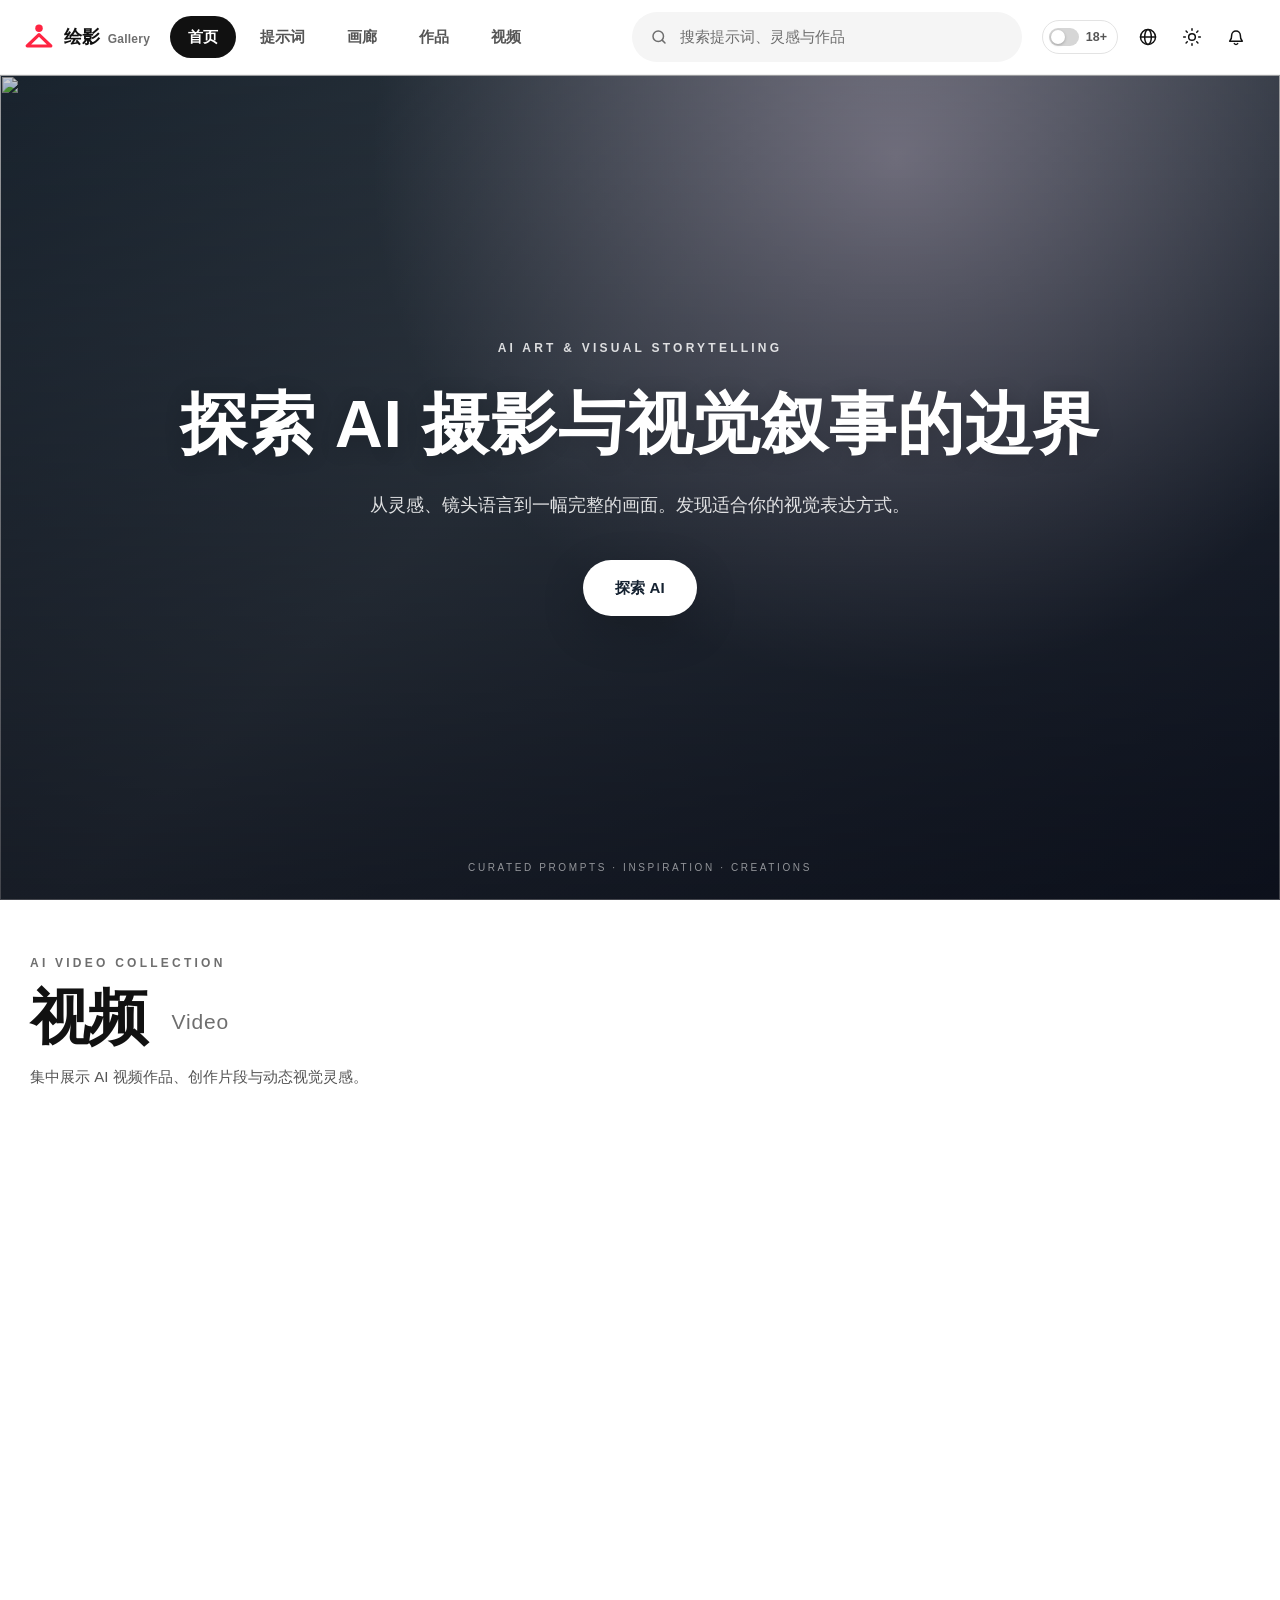
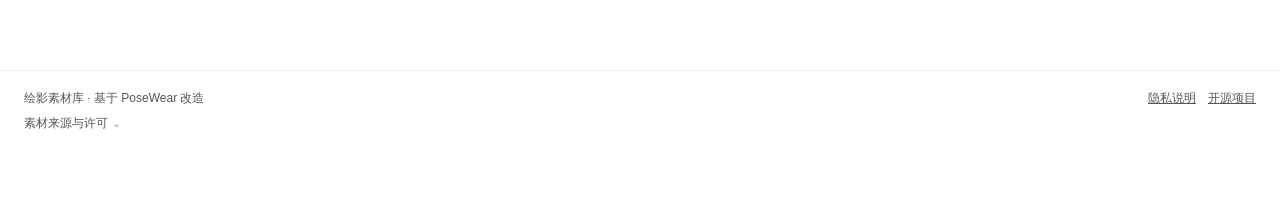
==== commit b535c359: "Add standalone Video item to the main navigation" ====
--- a/index.html
+++ b/index.html
@@ -5,7 +5,7 @@
 <meta name="theme-color" content="#ffffff"><meta property="og:title" content="绘影素材库：AI 绘画参考图库"><meta property="og:description" content="288 个姿势、1407 套服装、1760 套动画服装、1499 张人像，附中英文提示词，可上传照片试穿。"><meta property="og:type" content="website"><meta property="og:image" content="https://pwimg.0vo.pro/s/t/E001_above.webp"><meta property="og:url" content="https://gage0149.github.io/AIHUIHUA/"><link rel="canonical" href="https://gage0149.github.io/AIHUIHUA/"><meta name="twitter:card" content="summary_large_image">
 <link rel="icon" href="favicon.svg" type="image/svg+xml"><link rel="apple-touch-icon" href="apple-touch-icon.png"><link rel="manifest" href="manifest.webmanifest">
 <script src="theme.js"></script>
-<link rel="preload" href="poses.json" as="fetch" crossorigin><link rel="stylesheet" href="style.css?v=20261125-v9">
+<link rel="preload" href="poses.json" as="fetch" crossorigin><link rel="stylesheet" href="style.css?v=20261126-v13">
 <script>try{document.documentElement.dataset.lang=JSON.parse(localStorage.lang||'"zh"');}catch(e){}</script></head><body data-view="home">
 <a class="skip" href="#pageHome">跳到内容</a>
 <header class="top" id="top"><a class="brand" href="#home" aria-label="绘影首页"><span class="mark" aria-hidden="true"><svg viewBox="0 0 32 32"><circle cx="16" cy="6.6" r="4" fill="currentColor"/><path d="M16 13.4 3.4 25.6h25.2z" fill="none" stroke="currentColor" stroke-width="3.4" stroke-linejoin="round"/></svg></span><span class="wm"><b>绘影</b><small>Gallery</small></span></a>
@@ -14,6 +14,7 @@
 <a href="#pose" data-view-link="prompts">提示词</a>
 <a href="#gallery" data-view-link="gallery">画廊</a>
 <a href="#works" data-view-link="works">作品</a>
+<a href="#video" data-view-link="video">视频</a>
 </nav>
 <div class="search"><svg class="sic" viewBox="0 0 24 24" aria-hidden="true"><circle cx="11" cy="11" r="7"/><path d="m20 20-3.5-3.5"/></svg><input id="q" type="search" placeholder="搜索提示词、灵感与作品" autocomplete="off" aria-label="搜索"><button id="qx" class="qx" aria-label="清除搜索" hidden>✕</button><button id="qDone" type="button">完成</button></div><div class="tools"><button id="adultSw" class="asw" role="switch" aria-checked="false" aria-label="显示成人向内容（18+）" title="成人向内容，默认关闭"><span class="trk" aria-hidden="true"><span class="kn"></span></span><b>18+</b></button><details name="header-popover" id="languageMenu" class="lang-menu"><summary class="icon" aria-label="语言设置" title="语言设置"><svg viewBox="0 0 24 24" aria-hidden="true"><circle cx="12" cy="12" r="9"/><ellipse cx="12" cy="12" rx="4" ry="9"/><path d="M3 12h18"/></svg></summary><div class="lang-panel"><label for="uiLocale">界面语言</label><select id="uiLocale" translate="no"><option value="zh">简体中文</option><option value="en">English</option><option value="ja">日本語</option></select><span>素材描述语言</span><div class="seg" role="group" aria-label="描述语言"><button data-lang="zh" lang="zh" translate="no">中文</button><button data-lang="en" lang="en" translate="no">English</button></div></div></details><details id="themeMenu" class="shell-menu" name="header-popover"><summary id="theme" class="icon" title="外观（T）" aria-label="外观"><svg aria-hidden="true" class="sun" viewBox="0 0 24 24"><circle cx="12" cy="12" r="4"/><path d="M12 2v2M12 20v2M4.9 4.9l1.4 1.4M17.7 17.7l1.4 1.4M2 12h2M20 12h2M4.9 19.1l1.4-1.4M17.7 6.3l1.4-1.4"/></svg><svg aria-hidden="true" class="moon" viewBox="0 0 24 24"><path d="M21 12.8A9 9 0 1 1 11.2 3a7 7 0 0 0 9.8 9.8z"/></svg></summary>
 <div class="shell-pop theme-pop" role="group" aria-label="外观">
@@ -63,13 +64,19 @@
   <div class="masonry" id="worksMasonry" aria-live="polite"></div>
   <div class="collection-empty" id="worksEmpty" hidden></div>
 </section>
+<section id="pageVideo" class="collection-page" aria-labelledby="videoTitle">
+  <div class="collection-heading"><div><p class="collection-eyebrow">AI VIDEO COLLECTION</p><h1 id="videoTitle">视频 <span>Video</span></h1><p>集中展示 AI 视频作品、创作片段与动态视觉灵感。</p></div><span class="collection-counter" id="videoCount"></span></div>
+  <div class="collection-filters" id="videoFilters" aria-label="视频分类"></div>
+  <div class="masonry" id="videoMasonry" aria-live="polite"></div>
+  <div class="collection-empty" id="videoEmpty" hidden></div>
+</section>
 <dialog id="collectionDialog" class="collection-dialog" aria-labelledby="collectionDialogTitle">
   <div class="collection-dialog-layout"><div class="collection-dialog-media"><img id="collectionDialogImage" alt="" referrerpolicy="no-referrer"><p id="collectionDialogImageFallback" hidden>图片无法加载，可以通过右侧链接查看原图。</p></div>
   <div class="collection-dialog-copy"><div class="collection-dialog-top"><span id="collectionDialogCategory"></span><button id="collectionDialogClose" class="collection-close" type="button" aria-label="关闭">×</button></div>
   <h2 id="collectionDialogTitle"></h2><p id="collectionDialogDescription"></p>
-  <div id="collectionDialogPromptWrap"><h3>中文提示词</h3><p id="collectionDialogPrompt"></p></div>
-  <div id="collectionDialogEnWrap"><h3>英文提示词</h3><p id="collectionDialogPromptEn"></p></div>
-  <div id="collectionDialogTags" class="collection-dialog-tags"></div>
+  <div id="collectionDialogPromptWrap" class="collection-prompt-section"><h3>中文提示词</h3><div id="collectionDialogPromptBox" class="collection-prompt-box"><p id="collectionDialogPrompt"></p></div><button id="collectionDialogPromptToggle" class="collection-prompt-toggle" type="button" aria-controls="collectionDialogPromptBox" aria-expanded="false" hidden>展开全文</button></div>
+  <div id="collectionDialogEnWrap" class="collection-prompt-section"><h3>英文提示词</h3><div id="collectionDialogEnBox" class="collection-prompt-box"><p id="collectionDialogPromptEn"></p></div><button id="collectionDialogEnToggle" class="collection-prompt-toggle" type="button" aria-controls="collectionDialogEnBox" aria-expanded="false" hidden>展开全文</button></div>
+  <div id="collectionDialogTagsWrap" class="collection-dialog-tags-wrap"><h3>标签</h3><div id="collectionDialogTags" class="collection-dialog-tags"></div></div>
   <div class="collection-dialog-actions"><button id="collectionDialogCopy" type="button">复制提示词</button><a id="collectionDialogSource" href="#" target="_blank" rel="noopener noreferrer">查看原图 ↗</a></div>
   <p id="collectionDialogFeedback" role="status" aria-live="polite"></p></div></div>
 </dialog>
@@ -178,4 +185,4 @@
 <p>WaveSpeed AI Emotion Gallery · ICT Face Model Light<span>。表情参考使用 ICT-FaceKit 头模，© USC Institute for Creative Technologies，MIT。</span></p>
 <p>Shisei · wquguru<span>。历代服饰、场景、光影、道具与家具采用 CC0 1.0。</span></p>
 </div></details><!-- category-index --></footer><div id="ageBox" class="mdl" hidden role="dialog" aria-modal="true" aria-labelledby="ageT"><div class="hb"><h3 id="ageT">显示成人向内容？</h3><p id="ageP">包括双人互动、性感类姿势、深度姿势里的双人图，以及内衣、性感类服装。仅适合已满 18 岁的用户。只需确认一次，之后用顶部的「18+」开关随时打开或关闭。</p><div class="row"><button class="sm ghost" id="ageN">暂不</button><button class="sm pri" id="ageY">我已满 18 岁，打开</button></div></div></div><div id="privBox" class="mdl" hidden role="dialog" aria-modal="true" aria-labelledby="privT"><div class="hb"><h3 id="privT">隐私说明</h3><ul class="pl"><li><b>本机存储</b>：收藏、浏览记录、筛选偏好、成人内容开关和试穿记录只保存在你的浏览器（localStorage / IndexedDB），不上传。清除浏览器数据即可删除。</li><li><b>API 密钥</b>：密钥保存在此浏览器。直连时，请求发往所选服务商；此版本不提供本站 API 代理。</li><li><b>代理限制</b>：本站代理在此静态版本中不可用，请使用服务商允许的浏览器直连方式。</li><li><b>统计</b>：站点部署者可以开启 Cloudflare Web Analytics。</li><li><b>图片</b>：姿势、服装、人像和深度姿势均使用外部链接加载，来自 AI Pose Gallery、AI Costume Gallery、AI Costume Anime Gallery、AI Pose Depth Gallery（@giaaibusi）与 AI Portrait Gallery（@agi_aibusi）。发型与部分动画服装的图片由 CharaDB 原站托管、页面直接加载，对方能看到请求的 IP。</li></ul><div class="row"><button class="sm pri" data-close>知道了</button></div></div></div>
-<script src="i18n.js" defer></script><script src="references.js" defer></script><script src="app.js?v=20261125-v10" defer></script><script src="zip.js" defer></script><script src="extras.js" defer></script><script src="image-providers.js" defer></script><script src="studio.js" defer></script><script src="history.js" defer></script><script src="site-shell.js?v=20261125-v8" defer></script></body></html>
+<script src="i18n.js" defer></script><script src="references.js" defer></script><script src="app.js?v=20261126-v12" defer></script><script src="zip.js" defer></script><script src="extras.js" defer></script><script src="image-providers.js" defer></script><script src="studio.js" defer></script><script src="history.js" defer></script><script src="site-shell.js?v=20261126-v14" defer></script></body></html>
--- a/style.css
+++ b/style.css
@@ -790,6 +790,9 @@
 .library-menu.solo{display:flex;flex-direction:column;gap:8px;width:13.5rem;padding:9px}
 .library-menu.solo section+section{border-top:1px solid var(--line);padding-top:8px}
 .library-menu.solo h2{margin:0 8px 3px}
+.library-empty-message{margin:8px 8px 9px;padding:12px 11px;border-radius:10px;background:var(--sf);font-size:12px;line-height:1.75;color:var(--tx2)}
+.library-empty-action{display:block;margin:0 8px 10px;font-size:12px;font-weight:650;color:var(--ac);text-decoration:none}
+.library-empty-action:hover{text-decoration:underline}
 .library-menu h2,.notice-pop h2{font:600 12px/1.4 var(--sans);color:var(--tx2);margin:0 8px 5px}
 .library-menu button,.personal-menu button{display:flex;align-items:center;justify-content:space-between;gap:10px;min-height:38px;width:100%;border-radius:9px;padding:7px 9px;text-align:left;font-size:14px;font-weight:500;color:var(--tx)}
 .tabs .shell-pop button i{display:inline-block;color:var(--mu);font-size:11px;font-style:normal;font-variant-numeric:tabular-nums;opacity:1}
@@ -1351,20 +1354,29 @@
 .collection-empty strong{display:block;font-size:22px;line-height:1.5}
 .collection-empty p{font-size:14px;line-height:1.85;color:var(--tx2);margin:14px auto 0}
 .collection-empty code{font-size:13px}
-.collection-dialog{width:min(1080px,94vw);max-height:min(88dvh,980px);padding:0;border:0;border-radius:22px;background:var(--bg2);color:var(--tx);box-shadow:0 34px 120px rgba(0,0,0,.34);overflow:auto}
+.collection-dialog{width:min(1080px,94vw);height:min(86dvh,820px);max-height:90dvh;padding:0;border:0;border-radius:22px;background:var(--bg2);color:var(--tx);box-shadow:0 34px 120px rgba(0,0,0,.34);overflow:hidden}
 .collection-dialog::backdrop{background:rgba(8,12,18,.72);backdrop-filter:blur(6px)}
-.collection-dialog-layout{display:grid;grid-template-columns:minmax(0,1.2fr) minmax(320px,.8fr);min-height:400px}
-.collection-dialog-media{display:flex;flex-direction:column;align-items:center;justify-content:center;min-height:320px;background:var(--sf);overflow:hidden}
-.collection-dialog-media img{display:block;width:100%;height:100%;max-height:83dvh;object-fit:contain}
+.collection-dialog-layout{display:grid;grid-template-columns:minmax(0,1.2fr) minmax(320px,.8fr);height:100%;min-height:0}
+.collection-dialog-media{display:flex;flex-direction:column;align-items:center;justify-content:center;min-height:0;background:var(--sf);overflow:hidden}
+.collection-dialog-media img{display:block;width:100%;height:100%;max-height:100%;object-fit:contain}
 .collection-dialog-media img[hidden]{display:none}
 .collection-dialog-media p{color:var(--tx2);padding:30px;text-align:center}
-.collection-dialog-copy{padding:28px 30px 32px;overflow:auto}
+.collection-dialog-copy{min-height:0;padding:28px 30px 32px;overflow-y:auto;overscroll-behavior:contain}
 .collection-dialog-top{display:flex;justify-content:space-between;align-items:center;gap:16px;color:var(--mu);font-size:12px}
 .collection-close{display:grid;place-items:center;width:36px;height:36px;border-radius:50%;background:var(--sf);color:var(--tx);font-size:26px;line-height:1}
 .collection-dialog-copy h2{font-size:clamp(22px,2.5vw,34px);margin:20px 0 12px;line-height:1.25}
 .collection-dialog-copy h3{font-size:13px;letter-spacing:.07em;color:var(--mu);margin:30px 0 10px}
 .collection-dialog-copy p{font-size:14px;color:var(--tx2);line-height:1.85;white-space:pre-line}
-.collection-dialog-tags{display:flex;gap:7px;flex-wrap:wrap;margin-top:24px}
+.collection-prompt-section h3,.collection-dialog-tags-wrap h3{margin-top:22px}
+.collection-prompt-box{position:relative;max-height:158px;overflow:hidden;box-sizing:border-box;background:var(--sf);border:1px solid var(--line2);border-radius:12px;padding:12px 14px}
+.collection-prompt-box p{margin:0;white-space:pre-wrap;overflow-wrap:anywhere}
+.collection-prompt-box.is-overflowing:not(.expanded)::after{content:"";position:absolute;bottom:0;left:0;right:0;height:38px;pointer-events:none;background:linear-gradient(transparent,var(--sf))}
+.collection-prompt-box.expanded{max-height:min(42dvh,350px);overflow:auto;overscroll-behavior:contain}
+.collection-prompt-toggle{display:inline-flex;align-items:center;margin-top:7px;padding:5px 2px;background:none;border:0;color:var(--ac);font-size:12px;font-weight:700;cursor:pointer}
+.collection-prompt-toggle:hover{text-decoration:underline;text-underline-offset:3px}
+.collection-prompt-toggle:focus-visible{outline:2px solid var(--ac);outline-offset:3px;border-radius:3px}
+.collection-prompt-toggle[hidden]{display:none}
+.collection-dialog-tags{display:flex;gap:7px;flex-wrap:wrap;margin-top:0}
 .collection-dialog-tags span{background:var(--sf);padding:5px 12px;border-radius:99px;font-size:12px;color:var(--tx2)}
 .collection-dialog-actions{display:flex;flex-wrap:wrap;align-items:center;gap:12px;margin-top:32px}
 .collection-dialog-actions button{padding:12px 20px;border-radius:99px;background:var(--tx);color:var(--bg);font-weight:700}
@@ -1388,9 +1400,12 @@
   .masonry{columns:2 175px;column-gap:12px}
   .masonry-card{margin-bottom:12px}
   .masonry-caption{padding:13px}
-  .collection-dialog-layout{display:block}
-  .collection-dialog-media{max-height:45dvh}
-  .collection-dialog-media img{max-height:45dvh}
+  .collection-dialog{height:auto;max-height:90dvh;overflow-y:auto}
+  .collection-dialog-layout{display:block;height:auto}
+  .collection-dialog-copy{overflow:visible}
+  .collection-dialog-media{max-height:42dvh}
+  .collection-dialog-media img{height:auto;max-height:42dvh}
+  .collection-prompt-box.expanded{max-height:min(35dvh,300px)}
 }
 @media(max-width:480px){
   .brand .wm small{display:none}
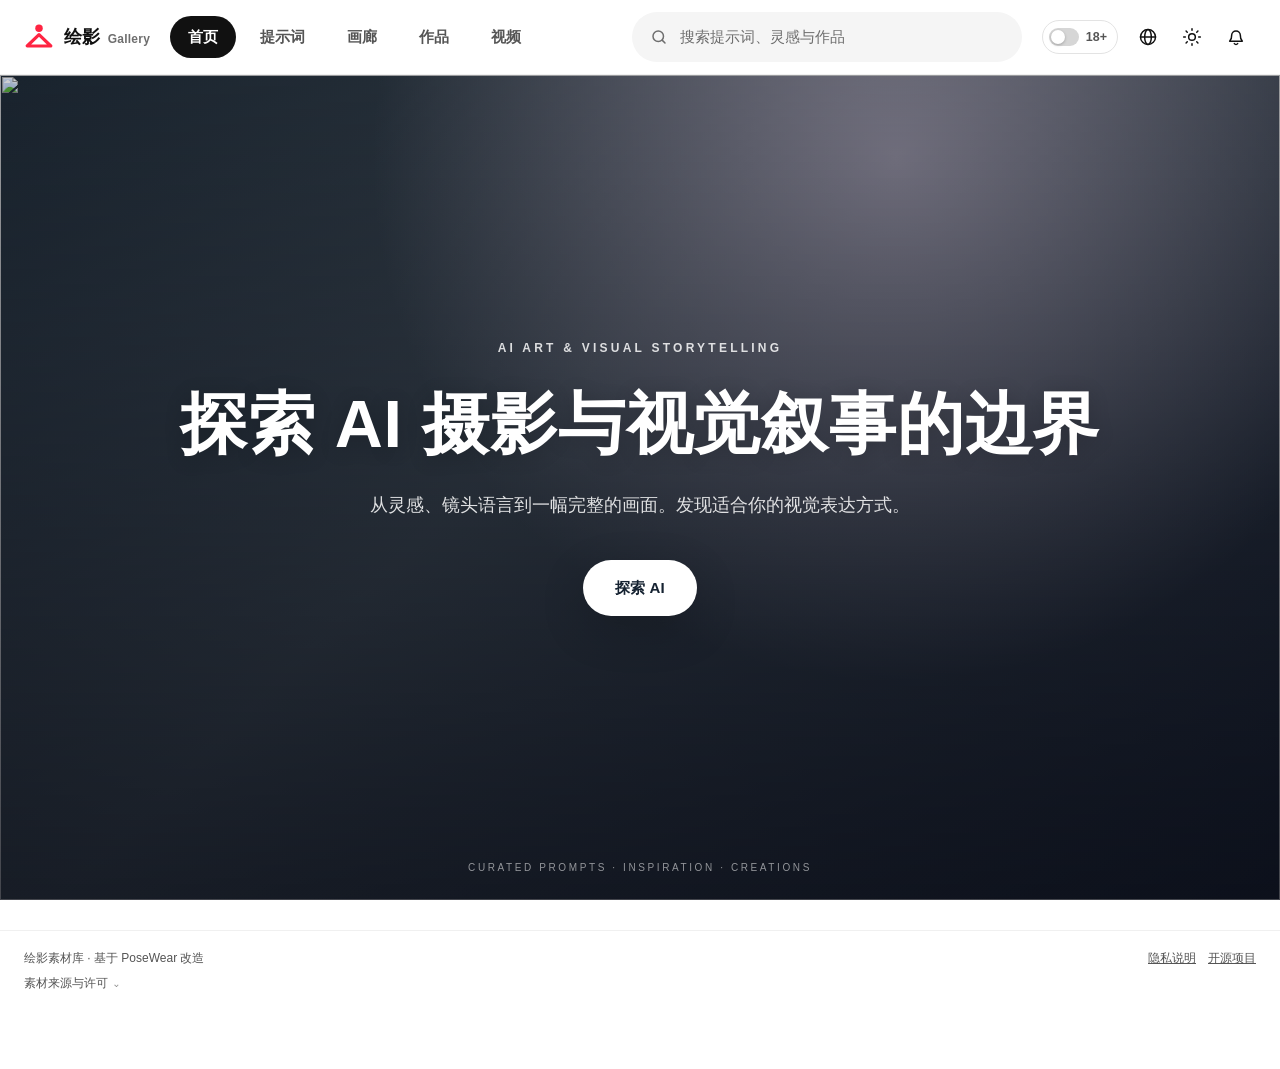
==== commit cc223f32: "Add reference image support to gallery and works (index.html)" ====
--- a/index.html
+++ b/index.html
@@ -5,7 +5,7 @@
 <meta name="theme-color" content="#ffffff"><meta property="og:title" content="绘影素材库：AI 绘画参考图库"><meta property="og:description" content="288 个姿势、1407 套服装、1760 套动画服装、1499 张人像，附中英文提示词，可上传照片试穿。"><meta property="og:type" content="website"><meta property="og:image" content="https://pwimg.0vo.pro/s/t/E001_above.webp"><meta property="og:url" content="https://gage0149.github.io/AIHUIHUA/"><link rel="canonical" href="https://gage0149.github.io/AIHUIHUA/"><meta name="twitter:card" content="summary_large_image">
 <link rel="icon" href="favicon.svg" type="image/svg+xml"><link rel="apple-touch-icon" href="apple-touch-icon.png"><link rel="manifest" href="manifest.webmanifest">
 <script src="theme.js"></script>
-<link rel="preload" href="poses.json" as="fetch" crossorigin><link rel="stylesheet" href="style.css?v=20261126-v13">
+<link rel="preload" href="poses.json" as="fetch" crossorigin><link rel="stylesheet" href="style.css?v=20261126-v14">
 <script>try{document.documentElement.dataset.lang=JSON.parse(localStorage.lang||'"zh"');}catch(e){}</script></head><body data-view="home">
 <a class="skip" href="#pageHome">跳到内容</a>
 <header class="top" id="top"><a class="brand" href="#home" aria-label="绘影首页"><span class="mark" aria-hidden="true"><svg viewBox="0 0 32 32"><circle cx="16" cy="6.6" r="4" fill="currentColor"/><path d="M16 13.4 3.4 25.6h25.2z" fill="none" stroke="currentColor" stroke-width="3.4" stroke-linejoin="round"/></svg></span><span class="wm"><b>绘影</b><small>Gallery</small></span></a>
@@ -76,6 +76,7 @@
   <h2 id="collectionDialogTitle"></h2><p id="collectionDialogDescription"></p>
   <div id="collectionDialogPromptWrap" class="collection-prompt-section"><h3>中文提示词</h3><div id="collectionDialogPromptBox" class="collection-prompt-box"><p id="collectionDialogPrompt"></p></div><button id="collectionDialogPromptToggle" class="collection-prompt-toggle" type="button" aria-controls="collectionDialogPromptBox" aria-expanded="false" hidden>展开全文</button></div>
   <div id="collectionDialogEnWrap" class="collection-prompt-section"><h3>英文提示词</h3><div id="collectionDialogEnBox" class="collection-prompt-box"><p id="collectionDialogPromptEn"></p></div><button id="collectionDialogEnToggle" class="collection-prompt-toggle" type="button" aria-controls="collectionDialogEnBox" aria-expanded="false" hidden>展开全文</button></div>
+  <section id="collectionDialogReferencesWrap" class="collection-reference-section" hidden><div class="collection-reference-heading"><h3>参考图</h3><span id="collectionDialogReferenceCount"></span></div><div id="collectionDialogReferences" class="collection-reference-grid"></div></section>
   <div id="collectionDialogTagsWrap" class="collection-dialog-tags-wrap"><h3>标签</h3><div id="collectionDialogTags" class="collection-dialog-tags"></div></div>
   <div class="collection-dialog-actions"><button id="collectionDialogCopy" type="button">复制提示词</button><a id="collectionDialogSource" href="#" target="_blank" rel="noopener noreferrer">查看原图 ↗</a></div>
   <p id="collectionDialogFeedback" role="status" aria-live="polite"></p></div></div>
@@ -185,4 +186,4 @@
 <p>WaveSpeed AI Emotion Gallery · ICT Face Model Light<span>。表情参考使用 ICT-FaceKit 头模，© USC Institute for Creative Technologies，MIT。</span></p>
 <p>Shisei · wquguru<span>。历代服饰、场景、光影、道具与家具采用 CC0 1.0。</span></p>
 </div></details><!-- category-index --></footer><div id="ageBox" class="mdl" hidden role="dialog" aria-modal="true" aria-labelledby="ageT"><div class="hb"><h3 id="ageT">显示成人向内容？</h3><p id="ageP">包括双人互动、性感类姿势、深度姿势里的双人图，以及内衣、性感类服装。仅适合已满 18 岁的用户。只需确认一次，之后用顶部的「18+」开关随时打开或关闭。</p><div class="row"><button class="sm ghost" id="ageN">暂不</button><button class="sm pri" id="ageY">我已满 18 岁，打开</button></div></div></div><div id="privBox" class="mdl" hidden role="dialog" aria-modal="true" aria-labelledby="privT"><div class="hb"><h3 id="privT">隐私说明</h3><ul class="pl"><li><b>本机存储</b>：收藏、浏览记录、筛选偏好、成人内容开关和试穿记录只保存在你的浏览器（localStorage / IndexedDB），不上传。清除浏览器数据即可删除。</li><li><b>API 密钥</b>：密钥保存在此浏览器。直连时，请求发往所选服务商；此版本不提供本站 API 代理。</li><li><b>代理限制</b>：本站代理在此静态版本中不可用，请使用服务商允许的浏览器直连方式。</li><li><b>统计</b>：站点部署者可以开启 Cloudflare Web Analytics。</li><li><b>图片</b>：姿势、服装、人像和深度姿势均使用外部链接加载，来自 AI Pose Gallery、AI Costume Gallery、AI Costume Anime Gallery、AI Pose Depth Gallery（@giaaibusi）与 AI Portrait Gallery（@agi_aibusi）。发型与部分动画服装的图片由 CharaDB 原站托管、页面直接加载，对方能看到请求的 IP。</li></ul><div class="row"><button class="sm pri" data-close>知道了</button></div></div></div>
-<script src="i18n.js" defer></script><script src="references.js" defer></script><script src="app.js?v=20261126-v12" defer></script><script src="zip.js" defer></script><script src="extras.js" defer></script><script src="image-providers.js" defer></script><script src="studio.js" defer></script><script src="history.js" defer></script><script src="site-shell.js?v=20261126-v14" defer></script></body></html>
+<script src="i18n.js" defer></script><script src="references.js" defer></script><script src="app.js?v=20261126-v12" defer></script><script src="zip.js" defer></script><script src="extras.js" defer></script><script src="image-providers.js" defer></script><script src="studio.js" defer></script><script src="history.js" defer></script><script src="site-shell.js?v=20261126-v15" defer></script></body></html>
--- a/style.css
+++ b/style.css
@@ -1305,11 +1305,20 @@
 body[data-view="works"] #empty,
 body[data-view="works"] #studio,
 body[data-view="works"] #histSec,
-body[data-view="works"] #workspaceDock{display:none!important}
-#pageHome,#pageGallery,#pageWorks{display:none}
+body[data-view="works"] #workspaceDock,
+body[data-view="video"] .bar,
+body[data-view="video"] #filters,
+body[data-view="video"] #grid,
+body[data-view="video"] #sentinel,
+body[data-view="video"] #empty,
+body[data-view="video"] #studio,
+body[data-view="video"] #histSec,
+body[data-view="video"] #workspaceDock{display:none!important}
+#pageHome,#pageGallery,#pageWorks,#pageVideo{display:none}
 body[data-view="home"] #pageHome{display:flex}
 body[data-view="gallery"] #pageGallery,
-body[data-view="works"] #pageWorks{display:block}
+body[data-view="works"] #pageWorks,
+body[data-view="video"] #pageVideo{display:block}
 .page-home{position:relative;isolation:isolate;align-items:center;justify-content:center;min-height:calc(100dvh - var(--hdr,72px));overflow:hidden;background:radial-gradient(circle at 70% 10%,#8f8b9a 0,transparent 45%),linear-gradient(135deg,#1e2933,#39434b 42%,#161c29);color:#fff;text-align:center}
 .home-photo,.home-scrim{position:absolute;inset:0;width:100%;height:100%}
 .home-photo{z-index:-2;object-fit:cover;object-position:center 47%;animation:hero-arrive 1.5s both}
@@ -1462,3 +1471,14 @@
 .masonry-column .masonry-visual{min-height:0}
 .masonry-column .masonry-visual.image-failed{min-height:180px}
 .masonry-column .masonry-image-error{min-height:180px}
+
+/* 独立视频栏目 */
+.video-visual{min-height:0;aspect-ratio:16/9;background:#111}
+.video-visual video{display:block;width:100%;height:auto;max-height:520px;aspect-ratio:16/9;object-fit:contain;background:#111}
+.video-visual img{display:block;width:100%;height:auto;aspect-ratio:16/9;object-fit:cover}
+.video-visual .video-missing-source{display:block;padding:8px 12px;color:#fff;background:#222;text-align:center;font-size:12px}
+.video-card{cursor:default}
+.video-card:hover{transform:translateY(-2px)}
+.video-prompt{padding:0 16px 15px;color:var(--tx2);font-size:12px}
+.video-prompt summary{cursor:pointer;color:var(--tx2);font-weight:600}
+.video-prompt p{margin:8px 0 0;white-space:pre-wrap;line-height:1.7}
